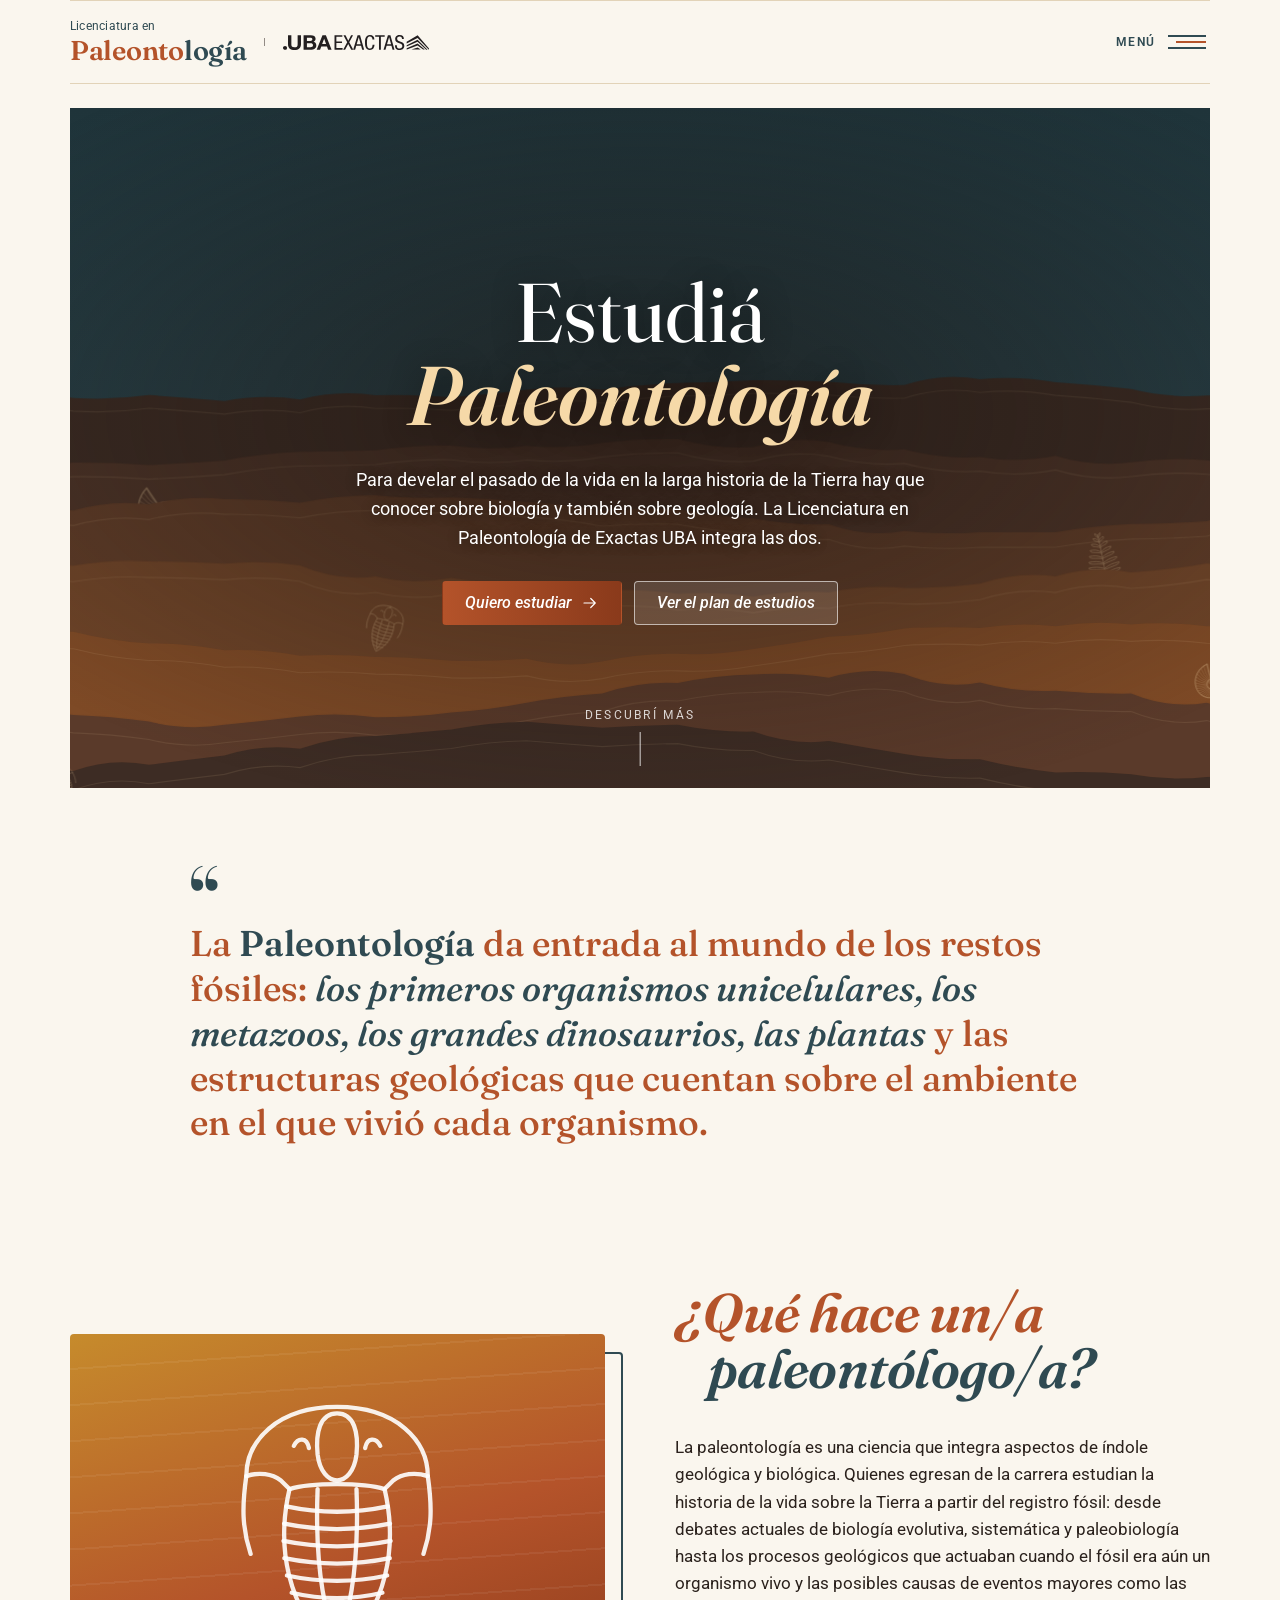
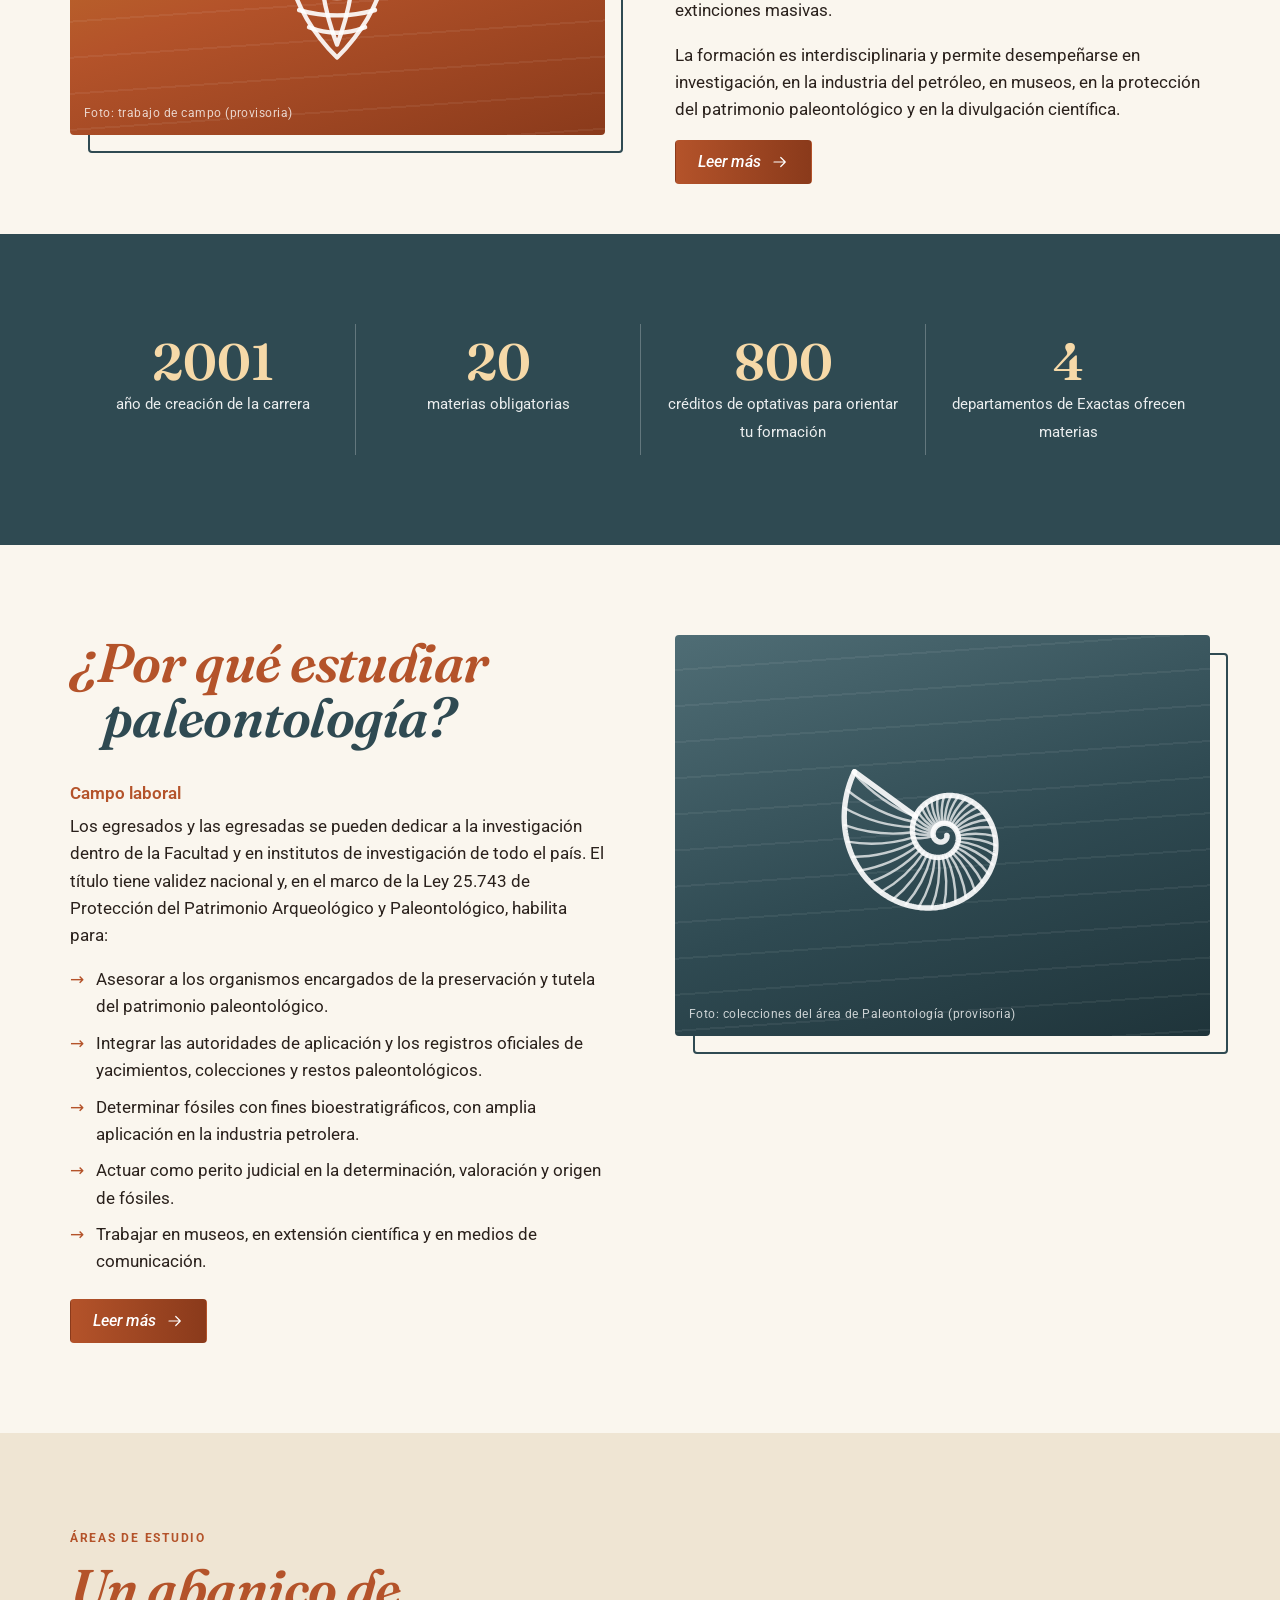
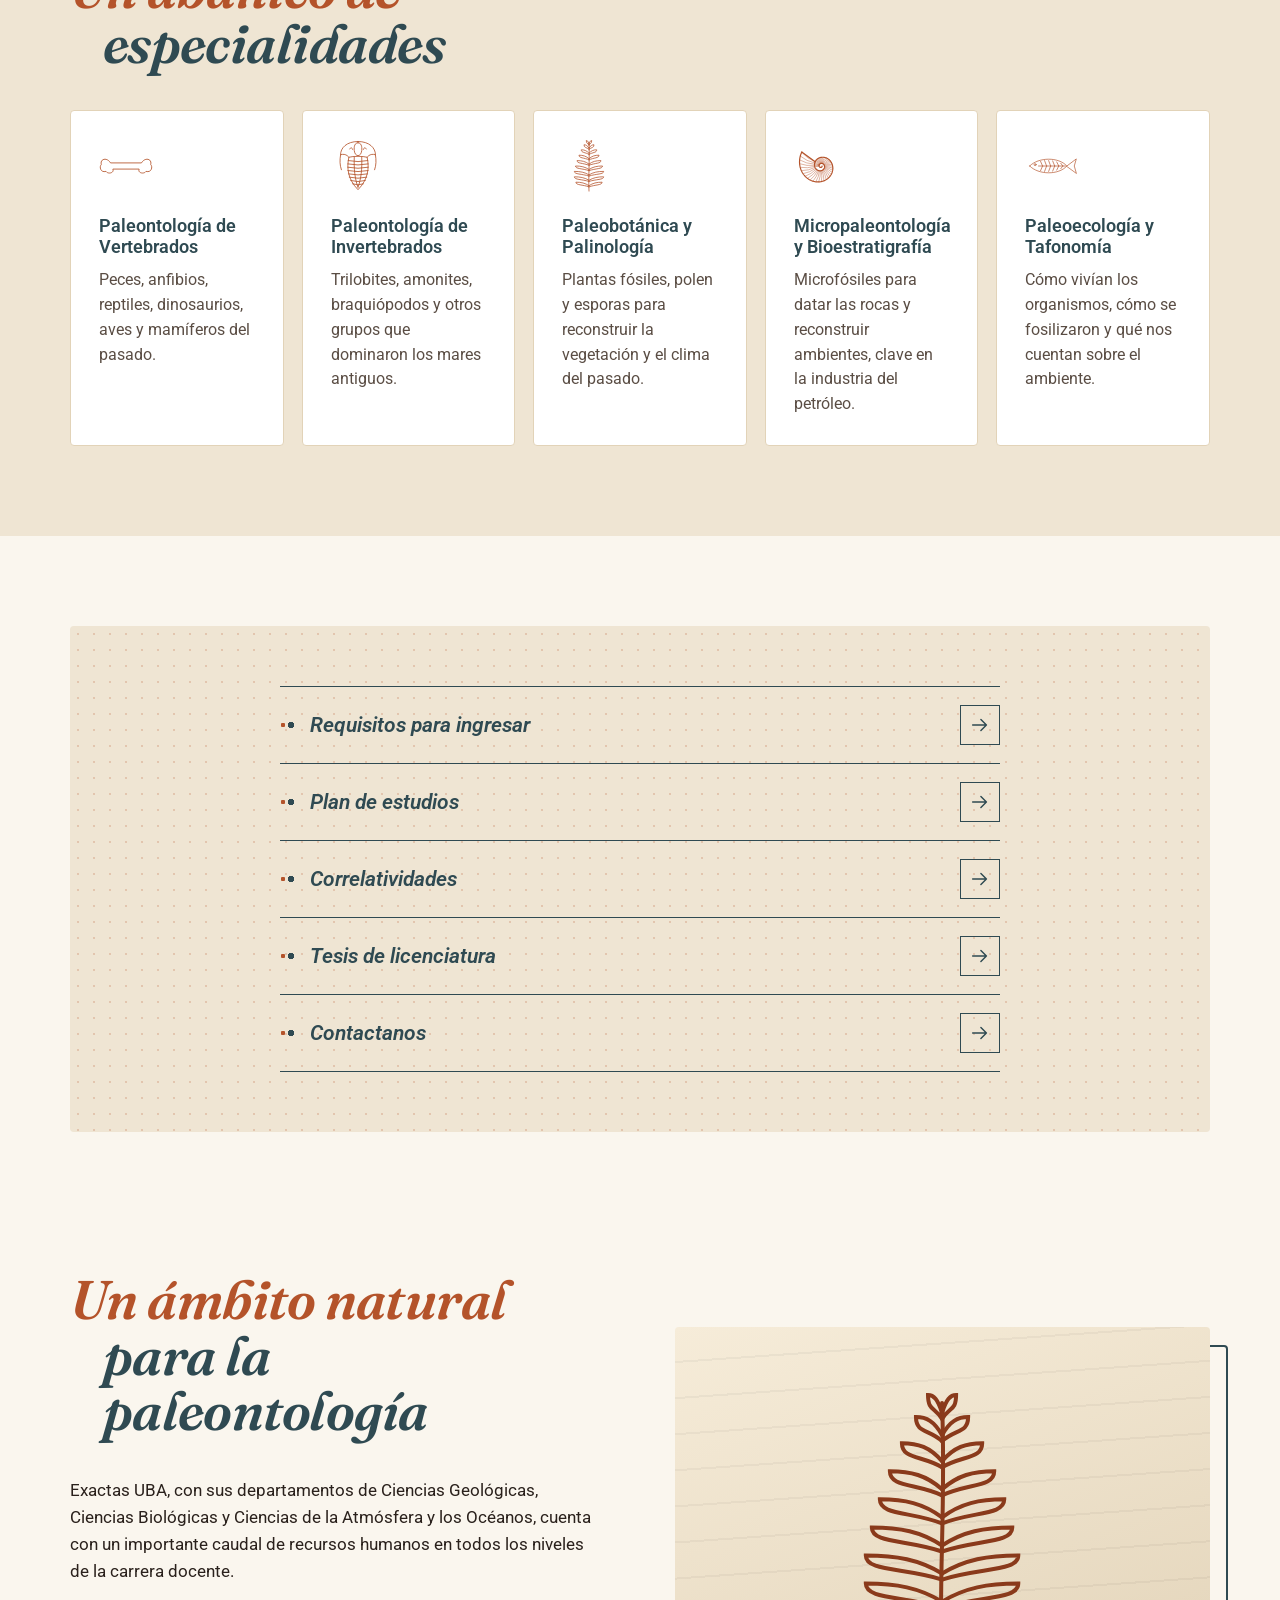
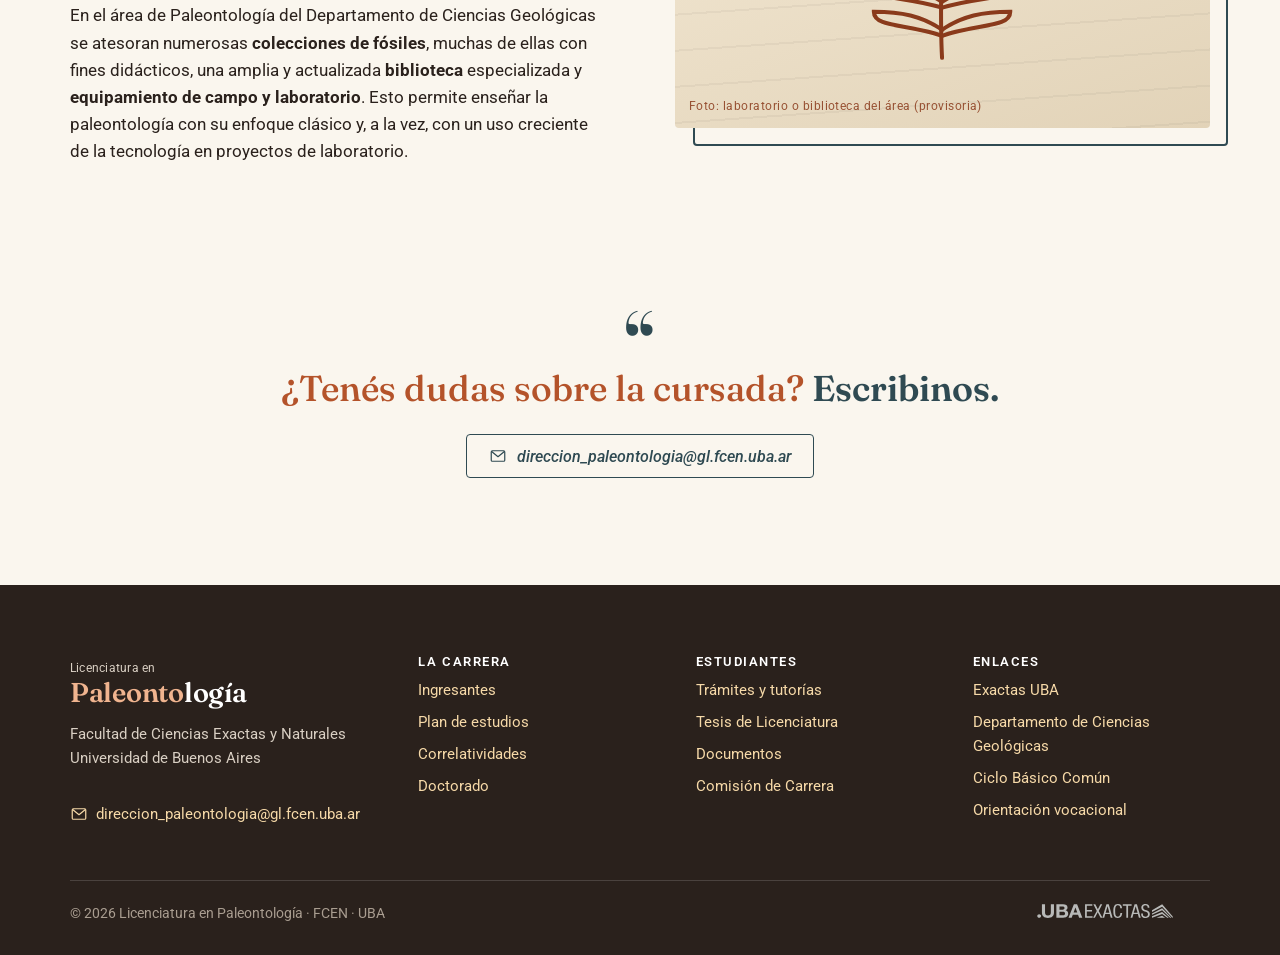
==== index.html @ f9151617 "Primera versión del sitio de la Licenciatura en Paleontología Sitio estático (HTML, CSS y JS) con la" ====
<!DOCTYPE html>
<html lang="es" class="no-js">
<head>
	<meta charset="UTF-8">
	<meta name="viewport" content="width=device-width, initial-scale=1.0">
	<title>Licenciatura en Paleontología | UBA Exactas</title>
	<meta name="description" content="Estudiá Paleontología en Exactas UBA: una carrera que integra biología y geología para develar la historia de la vida en la Tierra.">
	<meta property="og:title" content="Licenciatura en Paleontología">
	<meta property="og:description" content="Estudiá Paleontología en Exactas UBA: una carrera que integra biología y geología para develar la historia de la vida en la Tierra.">
	<meta property="og:type" content="website">
	<meta name="twitter:card" content="summary_large_image">
	<meta name="theme-color" content="#b4532a">
	<link rel="preconnect" href="https://fonts.googleapis.com">
	<link rel="preconnect" href="https://fonts.gstatic.com" crossorigin>
	<link href="https://fonts.googleapis.com/css2?family=Fraunces:ital,opsz,wght@0,9..144,400..700;1,9..144,400..700&family=Roboto:ital,wght@0,300..700;1,300..700&display=swap" rel="stylesheet">
	<link rel="stylesheet" href="css/style.css?v=1">
	<link rel="icon" href="imgs/favicon.svg" type="image/svg+xml">
</head>
<body class="index">
<a class="skip-link" href="#contenido">Saltar al contenido</a>
<header class="site-header">
	<div class="container">
		<div class="site-header__inner">
			<div class="logos">
				<a href="index.html" class="wordmark" aria-label="Licenciatura en Paleontología, inicio"><small>Licenciatura en</small><b>Paleonto<i>logía</i></b></a>
				<span class="logos__divider" aria-hidden="true"></span>
				<a href="https://exactas.uba.ar/" class="logo-exactas-link"><img src="imgs/exactas.svg" alt="UBA Exactas" class="logo-exactas" width="210" height="22"></a>
			</div>
			<button class="menu-toggle" type="button" aria-expanded="false" aria-controls="menu">
				<span>MENÚ</span>
				<span class="menu-toggle__lines" aria-hidden="true"><i></i><i></i><i></i></span>
			</button>
		</div>
	</div>
</header>
<div class="mega-menu" id="menu" role="dialog" aria-modal="true" aria-label="Menú principal" aria-hidden="true">
	<div class="mega-menu__side">
		<a href="index.html" class="wordmark" aria-label="Licenciatura en Paleontología, inicio"><small>Licenciatura en</small><b>Paleonto<i>logía</i></b></a>
		<h4><a href="ingresantes.html">Ingresantes</a></h4>
		<ul>
					<li><a href="ingresantes.html#que-es">¿Qué es la paleontología?</a></li>
					<li><a href="ingresantes.html#por-que">¿Por qué estudiar paleontología?</a></li>
					<li><a href="ingresantes.html#campo-laboral">Campo laboral e incumbencias</a></li>
					<li><a href="ingresantes.html#como-ingresar">Cómo ingresar</a></li>
					<li><a href="archivos/folleto-paleontologia.pdf">Folleto informativo</a></li>
		</ul>
	</div>
	<div class="mega-menu__main">
		<button class="mega-menu__close" type="button" aria-label="Cerrar menú"></button>
		<svg class="mega-menu__fossil" aria-hidden="true"><use href="imgs/fosiles.svg#amonite"/></svg>
		<div class="mega-menu__cols">
			<div class="mega-menu__col">
				<h4><a href="carrera.html">Plan de estudios</a></h4>
				<ul>
					<li><a href="carrera.html#recorrido">Recorrido de la carrera</a></li>
					<li><a href="carrera.html#correlatividades">Correlatividades</a></li>
					<li><a href="carrera.html#obligatorias">Materias obligatorias</a></li>
					<li><a href="carrera.html#orientacion">Optativas y electivas</a></li>
					<li><a href="carrera.html#totales">Carga horaria</a></li>
				</ul>
			</div>
			<div class="mega-menu__col">
				<h4><a href="estudiantes.html">Estudiantes</a></h4>
				<ul>
					<li><a href="estudiantes.html#tutor">Plan de materias y tutor</a></li>
					<li><a href="estudiantes.html#programas">Programas de materias</a></li>
					<li><a href="estudiantes.html#equivalencias">Equivalencias</a></li>
					<li><a href="tesis.html">Tesis de Licenciatura</a></li>
					<li><a href="tesis.html#premio-camacho">Premio Camacho</a></li>
				</ul>
			</div>
			<div class="mega-menu__col">
				<h4><a href="comision.html">Institucional</a></h4>
				<ul>
					<li><a href="comision.html">Comisión de Carrera</a></li>
					<li><a href="comision.html#actas">Actas de reuniones</a></li>
					<li><a href="documentos.html">Documentos y reglamentos</a></li>
					<li><a href="doctorado.html">Doctorado en Paleontología</a></li>
					<li><a href="documentos.html#enlaces">Enlaces</a></li>
				</ul>
			</div>
		</div>
	</div>
</div>
<main id="contenido">
<section class="hero">
	<div class="container">
		<div class="hero__frame">
			<svg class="hero__strata" viewBox="0 0 1440 720" preserveAspectRatio="xMidYMid slice" aria-hidden="true">
<defs><linearGradient id="cielo" x1="0" y1="0" x2="0" y2="1"><stop offset="0" stop-color="#1f343a"/><stop offset="1" stop-color="#2f4a52"/></linearGradient>
<radialGradient id="velo" cx="50%" cy="45%" r="60%"><stop offset="0" stop-color="#1b1411" stop-opacity=".55"/><stop offset="1" stop-color="#1b1411" stop-opacity="0"/></radialGradient></defs>
<rect width="1440" height="720" fill="url(#cielo)"/>
<g class="layer" data-depth="-0.04"><path d="M-40 296.3 Q0 306.0 40 298.4 Q80 299.7 120 306.9 Q160 309.6 200 303.9 Q240 306.7 280 310.1 Q320 302.9 360 308.6 Q400 298.1 440 304.2 Q480 303.2 520 306.2 Q560 303.2 600 298.2 Q640 293.3 680 298.4 Q720 292.4 760 291.1 Q800 290.6 840 288.3 Q880 287.7 920 289.8 Q960 294.0 1000 293.3 Q1040 280.2 1080 287.2 Q1120 283.3 1160 290.3 Q1200 292.9 1240 297.6 Q1280 307.4 1320 304.5 Q1360 303.4 1400 304.5 Q1440 302.9 1480 305.9 L1500 920 L-60 920 Z" fill="#3a2a22"/><path d="M-40 296.3 Q0 306.0 40 298.4 Q80 299.7 120 306.9 Q160 309.6 200 303.9 Q240 306.7 280 310.1 Q320 302.9 360 308.6 Q400 298.1 440 304.2 Q480 303.2 520 306.2 Q560 303.2 600 298.2 Q640 293.3 680 298.4 Q720 292.4 760 291.1 Q800 290.6 840 288.3 Q880 287.7 920 289.8 Q960 294.0 1000 293.3 Q1040 280.2 1080 287.2 Q1120 283.3 1160 290.3 Q1200 292.9 1240 297.6 Q1280 307.4 1320 304.5 Q1360 303.4 1400 304.5 Q1440 302.9 1480 305.9" fill="none" stroke="#f6d9a8" stroke-opacity=".10" stroke-width="1.2" transform="translate(0 14)"/></g>
<g class="layer" data-depth="-0.06"><path d="M-40 377.5 Q0 378.7 40 377.5 Q80 381.4 120 375.4 Q160 375.1 200 378.0 Q240 376.4 280 373.3 Q320 365.6 360 364.1 Q400 363.8 440 362.5 Q480 356.8 520 357.5 Q560 363.1 600 357.7 Q640 361.6 680 354.5 Q720 349.7 760 350.2 Q800 361.6 840 359.0 Q880 346.8 920 353.8 Q960 364.6 1000 361.3 Q1040 372.0 1080 369.6 Q1120 376.1 1160 368.2 Q1200 380.4 1240 375.2 Q1280 369.5 1320 372.9 Q1360 377.8 1400 379.6 Q1440 381.8 1480 379.1 L1500 920 L-60 920 Z" fill="#4a3226"/><path d="M-40 377.5 Q0 378.7 40 377.5 Q80 381.4 120 375.4 Q160 375.1 200 378.0 Q240 376.4 280 373.3 Q320 365.6 360 364.1 Q400 363.8 440 362.5 Q480 356.8 520 357.5 Q560 363.1 600 357.7 Q640 361.6 680 354.5 Q720 349.7 760 350.2 Q800 361.6 840 359.0 Q880 346.8 920 353.8 Q960 364.6 1000 361.3 Q1040 372.0 1080 369.6 Q1120 376.1 1160 368.2 Q1200 380.4 1240 375.2 Q1280 369.5 1320 372.9 Q1360 377.8 1400 379.6 Q1440 381.8 1480 379.1" fill="none" stroke="#f6d9a8" stroke-opacity=".10" stroke-width="1.2" transform="translate(0 15)"/><use href="imgs/fosiles.svg#amonite" x="180" y="393" width="70" height="70" color="#f6d9a8" opacity=".32" transform="rotate(20 215.0 428.0)"/></g>
<g class="layer" data-depth="-0.08"><path d="M-40 435.9 Q0 442.4 40 435.1 Q80 420.6 120 426.2 Q160 414.6 200 419.8 Q240 409.9 280 414.2 Q320 413.7 360 417.9 Q400 410.1 440 410.3 Q480 413.9 520 412.5 Q560 413.3 600 417.1 Q640 418.9 680 426.8 Q720 423.5 760 424.8 Q800 432.4 840 434.5 Q880 441.8 920 440.8 Q960 455.2 1000 447.9 Q1040 452.1 1080 449.1 Q1120 449.3 1160 449.1 Q1200 442.4 1240 440.5 Q1280 440.2 1320 437.4 Q1360 424.0 1400 431.1 Q1440 436.7 1480 430.3 L1500 920 L-60 920 Z" fill="#5d3b27"/><path d="M-40 435.9 Q0 442.4 40 435.1 Q80 420.6 120 426.2 Q160 414.6 200 419.8 Q240 409.9 280 414.2 Q320 413.7 360 417.9 Q400 410.1 440 410.3 Q480 413.9 520 412.5 Q560 413.3 600 417.1 Q640 418.9 680 426.8 Q720 423.5 760 424.8 Q800 432.4 840 434.5 Q880 441.8 920 440.8 Q960 455.2 1000 447.9 Q1040 452.1 1080 449.1 Q1120 449.3 1160 449.1 Q1200 442.4 1240 440.5 Q1280 440.2 1320 437.4 Q1360 424.0 1400 431.1 Q1440 436.7 1480 430.3" fill="none" stroke="#f6d9a8" stroke-opacity=".10" stroke-width="1.2" transform="translate(0 16)"/><use href="imgs/fosiles.svg#helecho" x="1180" y="448" width="60" height="60" color="#f6d9a8" opacity=".32" transform="rotate(-12 1210.0 478.0)"/></g>
<g class="layer" data-depth="-0.10"><path d="M-40 492.6 Q0 482.7 40 488.3 Q80 480.6 120 484.5 Q160 477.7 200 480.1 Q240 480.3 280 482.5 Q320 478.2 360 484.3 Q400 501.5 440 495.9 Q480 505.3 520 497.4 Q560 503.8 600 504.3 Q640 511.2 680 511.4 Q720 507.9 760 514.6 Q800 511.0 840 517.4 Q880 510.3 920 512.8 Q960 504.4 1000 508.1 Q1040 508.9 1080 503.6 Q1120 490.6 1160 496.0 Q1200 484.0 1240 491.6 Q1280 489.4 1320 482.2 Q1360 486.9 1400 486.5 Q1440 476.5 1480 482.2 L1500 920 L-60 920 Z" fill="#6e4428"/><path d="M-40 492.6 Q0 482.7 40 488.3 Q80 480.6 120 484.5 Q160 477.7 200 480.1 Q240 480.3 280 482.5 Q320 478.2 360 484.3 Q400 501.5 440 495.9 Q480 505.3 520 497.4 Q560 503.8 600 504.3 Q640 511.2 680 511.4 Q720 507.9 760 514.6 Q800 511.0 840 517.4 Q880 510.3 920 512.8 Q960 504.4 1000 508.1 Q1040 508.9 1080 503.6 Q1120 490.6 1160 496.0 Q1200 484.0 1240 491.6 Q1280 489.4 1320 482.2 Q1360 486.9 1400 486.5 Q1440 476.5 1480 482.2" fill="none" stroke="#f6d9a8" stroke-opacity=".10" stroke-width="1.2" transform="translate(0 17)"/><use href="imgs/fosiles.svg#trilobite" x="420" y="524" width="56" height="56" color="#f6d9a8" opacity=".32" transform="rotate(18 448.0 552.0)"/><use href="imgs/fosiles.svg#pez" x="960" y="530" width="120" height="120" color="#f6d9a8" opacity=".32" transform="rotate(-6 1020.0 590.0)"/></g>
<g class="layer" data-depth="-0.12"><path d="M-40 544.4 Q0 538.8 40 543.1 Q80 554.8 120 554.5 Q160 564.6 200 566.9 Q240 566.5 280 574.1 Q320 572.4 360 579.9 Q400 577.7 440 581.3 Q480 581.5 520 585.3 Q560 586.3 600 583.2 Q640 593.4 680 586.1 Q720 577.0 760 577.9 Q800 579.7 840 572.7 Q880 567.7 920 559.9 Q960 558.3 1000 551.0 Q1040 548.5 1080 550.6 Q1120 544.2 1160 548.7 Q1200 542.3 1240 546.7 Q1280 543.8 1320 548.7 Q1360 549.3 1400 554.0 Q1440 562.5 1480 560.5 L1500 920 L-60 920 Z" fill="#7e4a26"/><path d="M-40 544.4 Q0 538.8 40 543.1 Q80 554.8 120 554.5 Q160 564.6 200 566.9 Q240 566.5 280 574.1 Q320 572.4 360 579.9 Q400 577.7 440 581.3 Q480 581.5 520 585.3 Q560 586.3 600 583.2 Q640 593.4 680 586.1 Q720 577.0 760 577.9 Q800 579.7 840 572.7 Q880 567.7 920 559.9 Q960 558.3 1000 551.0 Q1040 548.5 1080 550.6 Q1120 544.2 1160 548.7 Q1200 542.3 1240 546.7 Q1280 543.8 1320 548.7 Q1360 549.3 1400 554.0 Q1440 562.5 1480 560.5" fill="none" stroke="#f6d9a8" stroke-opacity=".10" stroke-width="1.2" transform="translate(0 18)"/><use href="imgs/fosiles.svg#amonite" x="1300" y="585" width="52" height="52" color="#f6d9a8" opacity=".32" transform="rotate(40 1326.0 611.0)"/></g>
<g class="layer" data-depth="-0.14"><path d="M-40 629.7 Q0 633.0 40 638.3 Q80 636.6 120 642.5 Q160 644.0 200 649.5 Q240 659.5 280 653.0 Q320 649.1 360 644.2 Q400 639.4 440 645.0 Q480 645.2 520 639.9 Q560 637.2 600 629.5 Q640 622.3 680 619.8 Q720 606.4 760 608.8 Q800 600.6 840 599.8 Q880 597.2 920 603.1 Q960 591.4 1000 599.2 Q1040 615.6 1080 608.1 Q1120 619.2 1160 616.8 Q1200 620.4 1240 619.9 Q1280 636.4 1320 629.5 Q1360 642.5 1400 643.6 Q1440 654.0 1480 648.0 L1500 920 L-60 920 Z" fill="#5a3a2a"/><path d="M-40 629.7 Q0 633.0 40 638.3 Q80 636.6 120 642.5 Q160 644.0 200 649.5 Q240 659.5 280 653.0 Q320 649.1 360 644.2 Q400 639.4 440 645.0 Q480 645.2 520 639.9 Q560 637.2 600 629.5 Q640 622.3 680 619.8 Q720 606.4 760 608.8 Q800 600.6 840 599.8 Q880 597.2 920 603.1 Q960 591.4 1000 599.2 Q1040 615.6 1080 608.1 Q1120 619.2 1160 616.8 Q1200 620.4 1240 619.9 Q1280 636.4 1320 629.5 Q1360 642.5 1400 643.6 Q1440 654.0 1480 648.0" fill="none" stroke="#f6d9a8" stroke-opacity=".10" stroke-width="1.2" transform="translate(0 19)"/><use href="imgs/fosiles.svg#hueso" x="640" y="651" width="110" height="110" color="#f6d9a8" opacity=".32" transform="rotate(8 695.0 706.0)"/></g>
<g class="layer" data-depth="-0.16"><path d="M-40 710.4 Q0 703.9 40 704.8 Q80 696.8 120 701.9 Q160 687.4 200 695.4 Q240 690.2 280 685.5 Q320 673.1 360 678.4 Q400 664.5 440 664.9 Q480 661.7 520 658.1 Q560 650.8 600 649.9 Q640 653.3 680 656.1 Q720 653.3 760 653.0 Q800 661.0 840 660.2 Q880 674.9 920 670.3 Q960 677.6 1000 683.9 Q1040 690.5 1080 689.5 Q1120 699.4 1160 703.4 Q1200 701.9 1240 705.4 Q1280 712.6 1320 708.3 Q1360 706.9 1400 706.7 Q1440 697.4 1480 696.4 L1500 920 L-60 920 Z" fill="#3d2c24"/><path d="M-40 710.4 Q0 703.9 40 704.8 Q80 696.8 120 701.9 Q160 687.4 200 695.4 Q240 690.2 280 685.5 Q320 673.1 360 678.4 Q400 664.5 440 664.9 Q480 661.7 520 658.1 Q560 650.8 600 649.9 Q640 653.3 680 656.1 Q720 653.3 760 653.0 Q800 661.0 840 660.2 Q880 674.9 920 670.3 Q960 677.6 1000 683.9 Q1040 690.5 1080 689.5 Q1120 699.4 1160 703.4 Q1200 701.9 1240 705.4 Q1280 712.6 1320 708.3 Q1360 706.9 1400 706.7 Q1440 697.4 1480 696.4" fill="none" stroke="#f6d9a8" stroke-opacity=".10" stroke-width="1.2" transform="translate(0 20)"/><use href="imgs/fosiles.svg#trilobite" x="90" y="696" width="40" height="40" color="#f6d9a8" opacity=".32" transform="rotate(-20 110.0 716.0)"/></g>
<rect width="1440" height="720" fill="url(#velo)"/></svg>
			<div class="hero__content">
				<h1>Estudiá <em>Paleontología</em></h1>
				<p>Para develar el pasado de la vida en la larga historia de la Tierra hay que conocer sobre biología y también sobre geología. La Licenciatura en Paleontología de Exactas UBA integra las dos.</p>
				<div class="hero__cta">
					<a class="btn btn--primary" href="ingresantes.html">Quiero estudiar <svg aria-hidden="true"><use href="imgs/fosiles.svg#flecha"/></svg></a>
					<a class="btn btn--light" href="carrera.html">Ver el plan de estudios</a>
				</div>
			</div>
			<a class="hero__scroll" href="#intro">Descubrí más</a>
		</div>
	</div>
</section>

<section class="section" id="intro">
	<div class="container">
		<p class="quote reveal">La <b>Paleontología</b> da entrada al mundo de los restos fósiles: <em>los primeros organismos unicelulares, los metazoos, los grandes dinosaurios, las plantas</em> y las estructuras geológicas que cuentan sobre el ambiente en el que vivió cada organismo.</p>
	</div>
</section>

<section class="section section--tight">
	<div class="container">
		<div class="split">
			<div class="reveal offset-frame"><figure class="figure-placeholder"><svg aria-hidden="true"><use href="imgs/fosiles.svg#trilobite"/></svg><figcaption>Foto: trabajo de campo (provisoria)</figcaption></figure></div>
			<div class="reveal">
				<h2 class="title-duo"><span>¿Qué hace un/a</span><strong>paleontólogo/a?</strong></h2>
				<p>La paleontología es una ciencia que integra aspectos de índole geológica y biológica. Quienes egresan de la carrera estudian la historia de la vida sobre la Tierra a partir del registro fósil: desde debates actuales de biología evolutiva, sistemática y paleobiología hasta los procesos geológicos que actuaban cuando el fósil era aún un organismo vivo y las posibles causas de eventos mayores como las extinciones masivas.</p>
				<p>La formación es interdisciplinaria y permite desempeñarse en investigación, en la industria del petróleo, en museos, en la protección del patrimonio paleontológico y en la divulgación científica.</p>
				<a class="btn btn--primary" href="ingresantes.html#que-es">Leer más <svg aria-hidden="true"><use href="imgs/fosiles.svg#flecha"/></svg></a>
			</div>
		</div>
	</div>
</section>

<section class="section section--slate">
	<div class="container">
		<div class="stats reveal">
			<div class="stat"><span class="stat__num">2001</span><span class="stat__label">año de creación de la carrera</span></div>
			<div class="stat"><span class="stat__num">20</span><span class="stat__label">materias obligatorias</span></div>
			<div class="stat"><span class="stat__num">800</span><span class="stat__label">créditos de optativas para orientar tu formación</span></div>
			<div class="stat"><span class="stat__num">4</span><span class="stat__label">departamentos de Exactas ofrecen materias</span></div>
		</div>
	</div>
</section>

<section class="section">
	<div class="container">
		<div class="split split--reverse split--top">
			<div class="reveal offset-frame"><figure class="figure-placeholder figure-placeholder--slate"><svg aria-hidden="true"><use href="imgs/fosiles.svg#amonite"/></svg><figcaption>Foto: colecciones del área de Paleontología (provisoria)</figcaption></figure></div>
			<div class="reveal">
				<h2 class="title-duo"><span>¿Por qué estudiar</span><strong>paleontología?</strong></h2>
				<h3 class="c-terracotta" style="font-size:1.05rem">Campo laboral</h3>
				<p>Los egresados y las egresadas se pueden dedicar a la investigación dentro de la Facultad y en institutos de investigación de todo el país. El título tiene validez nacional y, en el marco de la Ley 25.743 de Protección del Patrimonio Arqueológico y Paleontológico, habilita para:</p>
				<ul class="arrow-list">
					<li>Asesorar a los organismos encargados de la preservación y tutela del patrimonio paleontológico.</li>
					<li>Integrar las autoridades de aplicación y los registros oficiales de yacimientos, colecciones y restos paleontológicos.</li>
					<li>Determinar fósiles con fines bioestratigráficos, con amplia aplicación en la industria petrolera.</li>
					<li>Actuar como perito judicial en la determinación, valoración y origen de fósiles.</li>
					<li>Trabajar en museos, en extensión científica y en medios de comunicación.</li>
				</ul>
				<a class="btn btn--primary" href="ingresantes.html#campo-laboral">Leer más <svg aria-hidden="true"><use href="imgs/fosiles.svg#flecha"/></svg></a>
			</div>
		</div>
	</div>
</section>

<section class="section section--sand">
	<div class="container">
		<span class="eyebrow">Áreas de estudio</span>
		<h2 class="title-duo reveal"><span>Un abanico de</span><strong>especialidades</strong></h2>
		<div class="cards cards--compact">
			<div class="card reveal"><svg aria-hidden="true" class="card__icon"><use href="imgs/fosiles.svg#hueso"/></svg><h3>Paleontología de Vertebrados</h3><p>Peces, anfibios, reptiles, dinosaurios, aves y mamíferos del pasado.</p></div>
			<div class="card reveal"><svg aria-hidden="true" class="card__icon"><use href="imgs/fosiles.svg#trilobite"/></svg><h3>Paleontología de Invertebrados</h3><p>Trilobites, amonites, braquiópodos y otros grupos que dominaron los mares antiguos.</p></div>
			<div class="card reveal"><svg aria-hidden="true" class="card__icon"><use href="imgs/fosiles.svg#helecho"/></svg><h3>Paleobotánica y Palinología</h3><p>Plantas fósiles, polen y esporas para reconstruir la vegetación y el clima del pasado.</p></div>
			<div class="card reveal"><svg aria-hidden="true" class="card__icon"><use href="imgs/fosiles.svg#amonite"/></svg><h3>Micropaleontología y Bioestratigrafía</h3><p>Microfósiles para datar las rocas y reconstruir ambientes, clave en la industria del petróleo.</p></div>
			<div class="card reveal"><svg aria-hidden="true" class="card__icon"><use href="imgs/fosiles.svg#pez"/></svg><h3>Paleoecología y Tafonomía</h3><p>Cómo vivían los organismos, cómo se fosilizaron y qué nos cuentan sobre el ambiente.</p></div>
		</div>
	</div>
</section>

<section class="section">
	<div class="container">
		<div class="quick-links reveal">
			<ul>
				<li><a href="ingresantes.html#como-ingresar">Requisitos para ingresar <span class="box"><svg aria-hidden="true"><use href="imgs/fosiles.svg#flecha"/></svg></span></a></li>
				<li><a href="carrera.html">Plan de estudios <span class="box"><svg aria-hidden="true"><use href="imgs/fosiles.svg#flecha"/></svg></span></a></li>
				<li><a href="carrera.html#correlatividades">Correlatividades <span class="box"><svg aria-hidden="true"><use href="imgs/fosiles.svg#flecha"/></svg></span></a></li>
				<li><a href="tesis.html">Tesis de licenciatura <span class="box"><svg aria-hidden="true"><use href="imgs/fosiles.svg#flecha"/></svg></span></a></li>
				<li><a href="mailto:direccion_paleontologia@gl.fcen.uba.ar">Contactanos <span class="box"><svg aria-hidden="true"><use href="imgs/fosiles.svg#flecha"/></svg></span></a></li>
			</ul>
		</div>
	</div>
</section>

<section class="section section--tight">
	<div class="container">
		<div class="split">
			<div class="reveal">
				<h2 class="title-duo"><span>Un ámbito natural</span><strong>para la paleontología</strong></h2>
				<p>Exactas UBA, con sus departamentos de Ciencias Geológicas, Ciencias Biológicas y Ciencias de la Atmósfera y los Océanos, cuenta con un importante caudal de recursos humanos en todos los niveles de la carrera docente.</p>
				<p>En el área de Paleontología del Departamento de Ciencias Geológicas se atesoran numerosas <strong>colecciones de fósiles</strong>, muchas de ellas con fines didácticos, una amplia y actualizada <strong>biblioteca</strong> especializada y <strong>equipamiento de campo y laboratorio</strong>. Esto permite enseñar la paleontología con su enfoque clásico y, a la vez, con un uso creciente de la tecnología en proyectos de laboratorio.</p>
			</div>
			<div class="reveal offset-frame"><figure class="figure-placeholder figure-placeholder--sand"><svg aria-hidden="true"><use href="imgs/fosiles.svg#helecho"/></svg><figcaption>Foto: laboratorio o biblioteca del área (provisoria)</figcaption></figure></div>
		</div>
	</div>
</section>

<section class="section">
	<div class="container">
		<p class="quote reveal" style="text-align:center">¿Tenés dudas sobre la cursada? <b>Escribinos.</b></p>
		<p style="text-align:center;margin-top:24px" class="reveal"><a class="btn btn--outline" href="mailto:direccion_paleontologia@gl.fcen.uba.ar"><svg aria-hidden="true"><use href="imgs/fosiles.svg#mail"/></svg>direccion_paleontologia@gl.fcen.uba.ar</a></p>
	</div>
</section>

</main>
<footer class="site-footer">
	<div class="container">
		<div class="footer-grid">
			<div>
				<a href="index.html" class="wordmark" aria-label="Licenciatura en Paleontología, inicio"><small>Licenciatura en</small><b>Paleonto<i>logía</i></b></a>
				<p style="margin-top:16px">Facultad de Ciencias Exactas y Naturales<br>Universidad de Buenos Aires</p>
				<a class="footer-contact" href="mailto:direccion_paleontologia@gl.fcen.uba.ar"><svg aria-hidden="true"><use href="imgs/fosiles.svg#mail"/></svg>direccion_paleontologia@gl.fcen.uba.ar</a>
			</div>
			<div>
				<h4>La carrera</h4>
				<ul>
					<li><a href="ingresantes.html">Ingresantes</a></li>
					<li><a href="carrera.html">Plan de estudios</a></li>
					<li><a href="carrera.html#correlatividades">Correlatividades</a></li>
					<li><a href="doctorado.html">Doctorado</a></li>
				</ul>
			</div>
			<div>
				<h4>Estudiantes</h4>
				<ul>
					<li><a href="estudiantes.html">Trámites y tutorías</a></li>
					<li><a href="tesis.html">Tesis de Licenciatura</a></li>
					<li><a href="documentos.html">Documentos</a></li>
					<li><a href="comision.html">Comisión de Carrera</a></li>
				</ul>
			</div>
			<div>
				<h4>Enlaces</h4>
				<ul>
					<li><a href="https://exactas.uba.ar/">Exactas UBA</a></li>
					<li><a href="http://www.gl.fcen.uba.ar/">Departamento de Ciencias Geológicas</a></li>
					<li><a href="https://www.cbc.uba.ar/">Ciclo Básico Común</a></li>
					<li><a href="https://exactas.uba.ar/extension/ov/">Orientación vocacional</a></li>
				</ul>
			</div>
		</div>
		<div class="footer-bottom">
			<span>© <span data-year>2026</span> Licenciatura en Paleontología · FCEN · UBA</span>
			<a href="https://exactas.uba.ar/"><img src="imgs/exactas.svg" alt="UBA Exactas" width="210" height="22"></a>
		</div>
	</div>
</footer>
<script src="js/main.js?v=1"></script>
</body>
</html>
---- css/style.css ----
/* =========================================================================
   Licenciatura en Paleontología — FCEN UBA
   Hoja de estilos única. Los colores y tipografías están definidos como
   variables en :root para que se puedan ajustar desde un solo lugar.
   ========================================================================= */

:root {
	/* Paleta (provisoria: tonos de sedimento, arenisca y roca) */
	--ink: #2a211c;          /* texto principal, casi negro amarronado */
	--ink-soft: #5a4d44;     /* texto secundario */
	--bone: #faf6ee;         /* fondo general */
	--sand: #efe5d3;         /* fondos suaves */
	--sand-strong: #e2d3b8;  /* bordes y separadores */
	--terracotta: #b4532a;   /* color principal de acento */
	--terracotta-dark: #8a3a1b;
	--ochre: #c68b2c;        /* acento secundario */
	--slate: #2f4a52;        /* azul pizarra para contraste */
	--slate-dark: #1f343a;
	--white: #ffffff;

	/* Colores por área de conocimiento (plan de estudios) */
	--area-paleo: #b4532a;
	--area-geo: #c68b2c;
	--area-bio: #5f7a3a;
	--area-basicas: #2f4a52;
	--area-atm: #3c7aa0;

	--font-body: "Roboto", system-ui, -apple-system, "Segoe UI", sans-serif;
	--font-display: "Fraunces", Georgia, "Times New Roman", serif;

	--site-padding: 50px;
	--max-width: 1240px;
	--radius: 4px;
	--header-h: 84px;
}

@media (max-width: 870px) {
	:root { --site-padding: 20px; --header-h: 68px; }
}

/* ---------- Base ---------- */
*, *::before, *::after { box-sizing: border-box; }
html { scroll-behavior: smooth; scroll-padding-top: calc(var(--header-h) + 20px); }
body {
	margin: 0;
	background: var(--bone);
	color: var(--ink);
	font-family: var(--font-body);
	font-size: 17px;
	line-height: 1.6;
	-webkit-font-smoothing: antialiased;
	overflow-x: hidden;
}
img, svg, video { max-width: 100%; }
a { color: var(--terracotta-dark); text-underline-offset: 3px; }
a:hover { color: var(--terracotta); }
:focus-visible { outline: 3px solid var(--ochre); outline-offset: 3px; }
h1, h2, h3, h4 { line-height: 1.15; margin: 0 0 .6em; font-weight: 600; }
p { margin: 0 0 1em; }
.visually-hidden {
	position: absolute !important; width: 1px; height: 1px; overflow: hidden;
	clip: rect(0 0 0 0); white-space: nowrap;
}
.skip-link {
	position: absolute; left: 10px; top: -60px; z-index: 200; background: var(--ink); color: var(--white);
	padding: 10px 16px; border-radius: var(--radius); text-decoration: none;
}
.skip-link:focus { top: 10px; color: var(--white); }

.container { width: 100%; max-width: var(--max-width); margin: 0 auto; padding: 0 var(--site-padding); }
.narrow { max-width: 900px; }

/* Títulos de dos tonos, en itálica (eco del sitio de Biotecnología) */
.title-duo {
	font-family: var(--font-display);
	font-style: italic;
	font-weight: 600;
	font-size: clamp(2.1rem, 4.4vw, 3.4rem);
	line-height: 1.02;
	letter-spacing: -0.01em;
	margin-bottom: .7em;
}
.title-duo span { display: block; color: var(--terracotta); }
.title-duo strong { display: block; color: var(--slate); font-weight: 600; padding-left: .6em; }
.eyebrow {
	display: inline-block; font-size: .78rem; font-weight: 700; letter-spacing: .14em; text-transform: uppercase;
	color: var(--terracotta); margin-bottom: 1em;
}
.lead { font-size: 1.15rem; color: var(--ink-soft); }
.c-terracotta { color: var(--terracotta); }
.c-slate { color: var(--slate); }

/* ---------- Encabezado ---------- */
.site-header {
	position: sticky; top: 0; z-index: 50;
	background: rgba(250, 246, 238, .92);
	backdrop-filter: blur(8px);
	-webkit-backdrop-filter: blur(8px);
}
.site-header__inner {
	display: flex; align-items: center; justify-content: space-between; gap: 20px;
	height: var(--header-h);
	border-top: 1px solid var(--sand-strong);
	border-bottom: 1px solid var(--sand-strong);
}
.logos { display: flex; align-items: center; gap: 18px; }
.wordmark { display: inline-flex; flex-direction: column; text-decoration: none; color: var(--slate); line-height: 1; }
.wordmark small { font-size: .78rem; letter-spacing: .02em; margin-bottom: 4px; }
.wordmark b { font-family: var(--font-display); font-size: 1.7rem; font-weight: 600; color: var(--terracotta); letter-spacing: -.01em; }
.wordmark b i { font-style: normal; color: var(--slate); }
.logos__divider { width: 1px; align-self: stretch; margin: 18px 0; background: var(--ink); opacity: .5; }
.logo-exactas { height: 15px; width: auto; display: block; }
@media (max-width: 600px) {
	.logos__divider, .logo-exactas-link { display: none; }
	.wordmark b { font-size: 1.4rem; }
}

.menu-toggle {
	display: inline-flex; align-items: center; gap: 12px; padding: 10px 4px;
	background: none; border: 0; cursor: pointer; color: var(--slate);
	font: 600 .78rem/1 var(--font-body); letter-spacing: .12em;
}
.menu-toggle__lines { display: grid; gap: 4px; width: 38px; }
.menu-toggle__lines i { display: block; height: 2px; background: currentColor; transition: transform .25s; }
.menu-toggle__lines i:nth-child(2) { width: 80%; margin-left: 20%; background: var(--terracotta); }
.menu-toggle:hover .menu-toggle__lines i:nth-child(2) { transform: translateX(-20%); }

/* ---------- Menú a pantalla completa ---------- */
.mega-menu {
	position: fixed; inset: 0; z-index: 100;
	display: grid; grid-template-columns: minmax(260px, 28%) 1fr;
	opacity: 0; visibility: hidden; transition: opacity .3s, visibility .3s;
}
.mega-menu.is-open { opacity: 1; visibility: visible; }
.mega-menu__side { background: var(--sand); padding: 40px; overflow-y: auto; }
.mega-menu__main {
	position: relative; padding: 40px 60px; overflow-y: auto; color: var(--white);
	background:
		radial-gradient(circle at 85% 110%, rgba(198, 139, 44, .45), transparent 55%),
		linear-gradient(135deg, var(--terracotta) 0%, var(--terracotta-dark) 45%, var(--slate-dark) 100%);
}
.mega-menu__fossil { position: absolute; right: 4%; bottom: 6%; width: 260px; height: 260px; opacity: .14; pointer-events: none; color: var(--white); }
.mega-menu__close {
	position: absolute; top: 28px; right: 32px; width: 44px; height: 44px; border: 0; background: none; cursor: pointer; color: var(--white);
}
.mega-menu__close::before, .mega-menu__close::after {
	content: ""; position: absolute; left: 10px; right: 10px; top: 21px; height: 2px; background: currentColor;
}
.mega-menu__close::before { transform: rotate(45deg); }
.mega-menu__close::after { transform: rotate(-45deg); }
.mega-menu__cols { display: grid; grid-template-columns: repeat(3, 1fr); margin-top: 110px; }
.mega-menu__col { padding: 0 28px; border-left: 1px solid rgba(255, 255, 255, .35); }
.mega-menu__col:first-child { border-left: 0; padding-left: 0; }
.mega-menu h4 { font-size: .85rem; letter-spacing: .1em; text-transform: uppercase; font-weight: 500; margin: 0 0 1.2em; }
.mega-menu h4 a { text-decoration: none; color: inherit; }
.mega-menu__side h4 { color: var(--terracotta); margin-top: 110px; }
.mega-menu__main h4 { color: #f6d9a8; }
.mega-menu ul { list-style: none; margin: 0 0 2em; padding: 0 0 0 16px; }
.mega-menu li { margin-bottom: .6em; }
.mega-menu li a { text-decoration: none; color: inherit; font-size: .98rem; }
.mega-menu__side li a { color: var(--slate); }
.mega-menu li a:hover { text-decoration: underline; }
.mega-menu__main li a { color: var(--white); }
body.menu-open { overflow: hidden; }
@media (max-width: 900px) {
	.mega-menu { grid-template-columns: 1fr; overflow-y: auto; }
	.mega-menu__side, .mega-menu__main { overflow: visible; padding: 28px var(--site-padding); }
	.mega-menu__side h4 { margin-top: 60px; }
	.mega-menu__close { color: var(--slate); position: fixed; top: 12px; right: 12px; }
	.mega-menu__cols { grid-template-columns: 1fr; margin-top: 10px; }
	.mega-menu__col { border-left: 0; padding: 0; }
}

/* ---------- Portada ---------- */
.hero { position: relative; margin-top: 24px; }
.hero__frame {
	position: relative; overflow: hidden; min-height: min(78vh, 680px);
	display: grid; place-items: center; text-align: center;
	background: var(--slate-dark); color: var(--white); isolation: isolate;
}
.hero__strata { position: absolute; inset: 0; width: 100%; height: 100%; z-index: -1; }
.hero__strata .layer { transition: transform .1s linear; will-change: transform; }
.hero__content { padding: 60px 24px; max-width: 760px; }
.hero h1 {
	font-family: var(--font-display); font-weight: 400; font-size: clamp(2.6rem, 7vw, 5.2rem); line-height: 1; margin-bottom: .35em;
	text-shadow: 0 2px 30px rgba(0, 0, 0, .35);
}
.hero h1 em { display: block; font-style: italic; font-weight: 600; color: #f6d9a8; }
.hero p { font-size: 1.12rem; max-width: 620px; margin: 0 auto 1.6em; text-shadow: 0 1px 12px rgba(0, 0, 0, .4); }
.hero__cta { display: flex; gap: 12px; justify-content: center; flex-wrap: wrap; }
.hero__scroll {
	position: absolute; left: 50%; bottom: 22px; transform: translateX(-50%); color: rgba(255,255,255,.8);
	font-size: .72rem; letter-spacing: .2em; text-transform: uppercase; text-decoration: none;
}
.hero__scroll::after { content: ""; display: block; width: 1px; height: 34px; margin: 8px auto 0; background: currentColor; animation: drip 2s infinite; transform-origin: top; }
@keyframes drip { 0% { transform: scaleY(0); } 50% { transform: scaleY(1); } 100% { transform: scaleY(1); opacity: 0; } }

/* ---------- Botones ---------- */
.btn {
	display: inline-flex; align-items: center; gap: 10px; padding: 12px 22px; border-radius: var(--radius);
	font: italic 500 .98rem/1 var(--font-body); text-decoration: none; border: 1px solid transparent; cursor: pointer;
	transition: background .2s, color .2s, transform .2s;
}
.btn svg { width: 18px; height: 18px; flex: none; }
.btn--primary { background: linear-gradient(90deg, var(--terracotta), var(--terracotta-dark)); color: var(--white); }
.btn--primary:hover { color: var(--white); transform: translateY(-1px); }
.btn--light { background: rgba(255, 255, 255, .12); border-color: rgba(255, 255, 255, .6); color: var(--white); }
.btn--light:hover { background: var(--white); color: var(--slate); }
.btn--outline { border-color: var(--slate); color: var(--slate); }
.btn--outline:hover { background: var(--slate); color: var(--white); }

/* ---------- Bloques de contenido ---------- */
section { position: relative; }
.section { padding: 90px 0; }
.section--tight { padding: 50px 0; }
.section--sand { background: var(--sand); }
.section--slate { background: var(--slate); color: var(--white); }
.section--slate a { color: #f6d9a8; }

.quote {
	font-family: var(--font-display); font-weight: 500; color: var(--terracotta);
	font-size: clamp(1.5rem, 2.8vw, 2.25rem); line-height: 1.25; max-width: 900px; margin: 0 auto;
}
.quote::before {
	content: "\201C"; display: block; font-size: 6rem; line-height: .6; height: .45em; color: var(--slate); font-style: normal;
}
.quote b { color: var(--slate); font-weight: 600; }
.quote em { color: var(--slate); }

.split { display: grid; grid-template-columns: 1fr 1fr; gap: 70px; align-items: center; }
.split--reverse > :first-child { order: 2; }
.split--top { align-items: start; }
@media (max-width: 900px) {
	.split { grid-template-columns: 1fr; gap: 36px; }
	.split--reverse > :first-child { order: 0; }
}

/* Ilustración provisoria en lugar de foto */
.figure-placeholder {
	margin: 0;
	position: relative; aspect-ratio: 4 / 3; border-radius: var(--radius); overflow: hidden;
	display: grid; place-items: center; color: rgba(255, 255, 255, .9);
	background:
		repeating-linear-gradient(176deg, transparent 0 34px, rgba(255,255,255,.06) 34px 36px),
		linear-gradient(160deg, var(--ochre), var(--terracotta) 55%, var(--terracotta-dark));
}
.figure-placeholder--slate { background:
		repeating-linear-gradient(176deg, transparent 0 34px, rgba(255,255,255,.06) 34px 36px),
		linear-gradient(160deg, #4f6d75, var(--slate) 55%, var(--slate-dark)); }
.figure-placeholder--sand { color: var(--terracotta-dark); background:
		repeating-linear-gradient(176deg, transparent 0 34px, rgba(0,0,0,.04) 34px 36px),
		linear-gradient(160deg, #f6ecd9, var(--sand-strong)); }
.figure-placeholder svg { width: 46%; height: 70%; }
.figure-placeholder figcaption {
	position: absolute; left: 14px; bottom: 12px; font-size: .75rem; letter-spacing: .04em; opacity: .85;
}
.offset-frame { position: relative; }
.offset-frame::after {
	content: ""; position: absolute; inset: 18px -18px -18px 18px; border: 2px solid var(--slate); z-index: -1; border-radius: var(--radius);
}

/* Lista con flechas */
.arrow-list { list-style: none; padding: 0; margin: 0 0 1.4em; }
.arrow-list li { position: relative; padding-left: 26px; margin-bottom: .55em; }
.arrow-list li::before { content: "→"; position: absolute; left: 0; color: var(--terracotta); }

/* Números destacados */
.stats { display: grid; grid-template-columns: repeat(4, 1fr); gap: 0; text-align: center; }
.stat { padding: 10px 20px; border-left: 1px solid rgba(255,255,255,.25); }
.stat:first-child { border-left: 0; }
.stat__num { display: block; font-family: var(--font-display); font-size: clamp(2.2rem, 4vw, 3.2rem); font-weight: 600; color: #f6d9a8; line-height: 1.1; }
.stat__label { font-size: .92rem; opacity: .9; }
@media (max-width: 800px) {
	.stats { grid-template-columns: 1fr 1fr; row-gap: 26px; }
	.stat:nth-child(3) { border-left: 0; }
}

/* Accesos rápidos (como el bloque punteado de Biotecnología) */
.quick-links {
	padding: 60px var(--site-padding); border-radius: var(--radius);
	background-color: var(--sand);
	background-image: radial-gradient(rgba(180, 83, 42, .22) 1px, transparent 1px);
	background-size: 16px 16px;
}
.quick-links ul { list-style: none; margin: 0 auto; padding: 0; max-width: 720px; border-top: 1px solid var(--slate); }
.quick-links li { border-bottom: 1px solid var(--slate); }
.quick-links a {
	display: flex; align-items: center; justify-content: space-between; gap: 20px; padding: 18px 0 18px 30px; position: relative;
	text-decoration: none; color: var(--slate); font: italic 600 1.3rem/1.2 var(--font-body);
}
.quick-links a::before {
	content: ""; position: absolute; left: 0; top: 50%; width: 14px; height: 6px; transform: translateY(-50%);
	background: radial-gradient(circle at 3px 3px, var(--terracotta) 2px, transparent 2.5px), radial-gradient(circle at 11px 3px, var(--slate) 3px, transparent 3.5px);
}
.quick-links a .box { display: grid; place-items: center; width: 40px; height: 40px; border: 1px solid var(--slate); flex: none; transition: background .2s, color .2s; }
.quick-links a .box svg { width: 22px; height: 22px; }
.quick-links a:hover .box { background: var(--slate); color: var(--white); }

/* Tarjetas */
.cards { display: grid; grid-template-columns: repeat(auto-fit, minmax(240px, 1fr)); gap: 24px; }
.cards--compact { grid-template-columns: repeat(auto-fit, minmax(190px, 1fr)); gap: 18px; }
.cards--3 { grid-template-columns: repeat(auto-fit, minmax(280px, 1fr)); }
.card {
	background: var(--white); border: 1px solid var(--sand-strong); border-radius: var(--radius); padding: 28px; position: relative;
	transition: transform .2s, box-shadow .2s;
}
.card:hover { transform: translateY(-3px); box-shadow: 0 14px 30px -18px rgba(42, 33, 28, .45); }
.card h3 { font-size: 1.15rem; color: var(--slate); }
.card p { color: var(--ink-soft); font-size: .97rem; margin-bottom: 0; }
.card__icon { width: 54px; height: 54px; color: var(--terracotta); margin-bottom: 14px; }
.card__num {
	font-family: var(--font-display); font-style: italic; font-size: 2.4rem; line-height: 1; color: var(--terracotta); display: block; margin-bottom: 8px;
}
a.card { text-decoration: none; color: inherit; display: block; }

/* ---------- Páginas internas ---------- */
.page-hero { padding: 70px 0 40px; position: relative; overflow: hidden; }
.page-hero h1 { font-family: var(--font-display); font-size: clamp(2.4rem, 5vw, 4rem); color: var(--slate); font-weight: 600; margin-bottom: .3em; }
.page-hero h1 em { color: var(--terracotta); }
.page-hero .lead { max-width: 760px; }
.page-hero__fossil { position: absolute; right: 4%; top: 30px; width: 220px; height: 220px; color: var(--terracotta); opacity: .13; pointer-events: none; }
@media (max-width: 700px) { .page-hero__fossil { width: 130px; height: 130px; right: -20px; } }

/* Índice de la página */
.page-index { border-top: 1px solid var(--sand-strong); border-bottom: 1px solid var(--sand-strong); background: var(--bone); position: sticky; top: var(--header-h); z-index: 20; }
.page-index ul { list-style: none; margin: 0; padding: 0; display: flex; gap: 6px 28px; flex-wrap: nowrap; overflow-x: auto; scrollbar-width: none; }
.page-index ul::-webkit-scrollbar { display: none; }
.page-index a { display: block; padding: 14px 0; white-space: nowrap; text-decoration: none; color: var(--ink-soft); font-size: .92rem; border-bottom: 2px solid transparent; }
.page-index a:hover, .page-index a.is-active { color: var(--terracotta); border-bottom-color: var(--terracotta); }

.prose { max-width: 820px; }
.prose h2 { font-family: var(--font-display); font-size: clamp(1.7rem, 3vw, 2.3rem); color: var(--slate); margin-top: 0; }
.prose h3 { font-size: 1.2rem; color: var(--terracotta-dark); margin-top: 1.8em; }
.prose ol, .prose ul { padding-left: 1.3em; }
.prose li { margin-bottom: .45em; }

.note {
	border-left: 4px solid var(--ochre); background: var(--sand); padding: 18px 22px; border-radius: 0 var(--radius) var(--radius) 0; margin: 1.6em 0;
	font-size: .97rem;
}
.note strong { color: var(--terracotta-dark); }

/* Acordeones */
.accordion { border-top: 1px solid var(--sand-strong); }
.accordion details { border-bottom: 1px solid var(--sand-strong); }
.accordion summary {
	list-style: none; cursor: pointer; padding: 18px 44px 18px 0; position: relative; font-weight: 600; color: var(--slate);
}
.accordion summary::-webkit-details-marker { display: none; }
.accordion summary::after {
	content: "+"; position: absolute; right: 8px; top: 50%; transform: translateY(-50%); font-size: 1.5rem; font-weight: 300; color: var(--terracotta);
	transition: transform .2s;
}
.accordion details[open] summary::after { transform: translateY(-50%) rotate(45deg); }
.accordion summary small { font-weight: 400; color: var(--ink-soft); margin-left: 8px; }
.accordion__body { padding: 0 0 22px; }

/* Listas de documentos */
.doc-list { list-style: none; padding: 0; margin: 0; display: grid; gap: 10px; }
.doc-list a {
	display: flex; align-items: center; gap: 14px; padding: 14px 18px; background: var(--white); border: 1px solid var(--sand-strong);
	border-radius: var(--radius); text-decoration: none; color: var(--ink); transition: border-color .2s, transform .2s;
}
.doc-list a:hover { border-color: var(--terracotta); transform: translateX(3px); }
.doc-list svg { width: 22px; height: 22px; color: var(--terracotta); flex: none; }
.doc-list small { display: block; color: var(--ink-soft); font-size: .83rem; }
.doc-grid { display: grid; grid-template-columns: repeat(auto-fill, minmax(200px, 1fr)); gap: 10px; list-style: none; padding: 0; margin: 0; }
.doc-grid a {
	display: flex; align-items: center; gap: 10px; padding: 10px 14px; border: 1px solid var(--sand-strong); border-radius: var(--radius);
	background: var(--white); text-decoration: none; color: var(--ink); font-size: .93rem;
}
.doc-grid a:hover { border-color: var(--terracotta); color: var(--terracotta-dark); }
.doc-grid svg { width: 18px; height: 18px; color: var(--terracotta); flex: none; }

/* Pasos (tesis) */
.steps { list-style: none; counter-reset: paso; padding: 0; margin: 0; position: relative; }
.steps::before { content: ""; position: absolute; left: 23px; top: 10px; bottom: 10px; width: 2px; background: var(--sand-strong); }
.steps li { counter-increment: paso; position: relative; padding: 0 0 30px 74px; }
.steps li::before {
	content: counter(paso); position: absolute; left: 0; top: -4px; width: 48px; height: 48px; border-radius: 50%;
	display: grid; place-items: center; background: var(--terracotta); color: var(--white);
	font: italic 600 1.3rem/1 var(--font-display); box-shadow: 0 0 0 6px var(--bone);
}
.steps h3 { margin: 0 0 .3em; font-size: 1.12rem; color: var(--slate); }
.steps p { margin: 0; color: var(--ink-soft); }

/* Personas (Comisión de Carrera) */
.people { display: grid; grid-template-columns: repeat(auto-fill, minmax(220px, 1fr)); gap: 18px; list-style: none; padding: 0; margin: 0 0 1em; }
.person { display: flex; gap: 14px; align-items: center; background: var(--white); border: 1px solid var(--sand-strong); border-radius: var(--radius); padding: 14px; }
.person__avatar {
	width: 52px; height: 52px; border-radius: 50%; flex: none; display: grid; place-items: center;
	background: var(--sand); color: var(--terracotta-dark); font: italic 600 1.1rem/1 var(--font-display);
}
.person--titular .person__avatar { background: var(--terracotta); color: var(--white); }
.person b { display: block; font-weight: 600; line-height: 1.25; }
.person small { color: var(--ink-soft); font-size: .82rem; }
.person--lead { border-color: var(--terracotta); }
.claustro { margin-bottom: 50px; }
.claustro h3 { font-family: var(--font-display); font-size: 1.6rem; color: var(--slate); }
.claustro h4 { font-size: .8rem; letter-spacing: .1em; text-transform: uppercase; color: var(--terracotta); margin: 1.6em 0 .9em; }

/* Tablas */
.table-wrap { overflow-x: auto; border: 1px solid var(--sand-strong); border-radius: var(--radius); background: var(--white); }
table { border-collapse: collapse; width: 100%; font-size: .95rem; }
th, td { text-align: left; padding: 11px 16px; border-bottom: 1px solid var(--sand); vertical-align: top; }
th { background: var(--sand); color: var(--slate); font-weight: 600; font-size: .85rem; }
td.num, th.num { text-align: right; font-variant-numeric: tabular-nums; white-space: nowrap; }
tbody tr:hover { background: #fdfaf4; }
tbody tr:last-child td { border-bottom: 0; }

/* ---------- Plan de estudios ---------- */
.legend { display: flex; flex-wrap: wrap; gap: 10px 26px; list-style: none; padding: 0; margin: 0 0 30px; font-size: .88rem; color: var(--ink-soft); }
.legend li { display: flex; align-items: center; gap: 8px; }
.legend i { width: 14px; height: 14px; border-radius: 50%; display: inline-block; }

.journey { display: grid; grid-template-columns: repeat(4, 1fr); gap: 20px; text-align: center; position: relative; margin: 40px 0; }
.journey__step { position: relative; }
.journey__step:not(:last-child)::after {
	content: "⟶"; position: absolute; right: -22px; top: 52px; font-size: 1.6rem; color: var(--slate); transform: translateX(50%);
}
.journey__circle {
	width: 140px; height: 140px; border-radius: 50%; margin: 0 auto 14px; display: grid; place-items: center; padding: 14px;
	color: var(--white); font-weight: 700; line-height: 1.2; font-size: 1.02rem;
}
.journey__step:nth-child(1) .journey__circle { background: #d2a25b; }
.journey__step:nth-child(2) .journey__circle { background: var(--terracotta); }
.journey__step:nth-child(3) .journey__circle { background: var(--terracotta-dark); }
.journey__step:nth-child(4) .journey__circle { background: var(--slate); }
.journey__hours { display: inline-block; background: var(--sand); padding: 2px 10px; border-radius: 3px; font-weight: 700; color: var(--slate); font-size: .9rem; margin-bottom: 6px; }
.journey p { font-size: .9rem; color: var(--ink-soft); max-width: 230px; margin: 0 auto; }
@media (max-width: 800px) {
	.journey { grid-template-columns: 1fr 1fr; row-gap: 34px; }
	.journey__step::after { display: none; }
	.journey__circle { width: 112px; height: 112px; font-size: .92rem; }
}

.diagram-wrap {
	position: relative; background: var(--white); border: 1px solid var(--sand-strong); border-radius: 26px; padding: 30px;
	overflow-x: auto; -webkit-overflow-scrolling: touch;
}
.diagram-hint { font-size: .85rem; color: var(--ink-soft); margin: 0 0 14px; }
.diagram-layout { display: grid; gap: 18px; }
#plan-diagram { display: block; min-width: 900px; width: 100%; height: auto; font-family: var(--font-body); }
#plan-diagram .row-label { font: 600 13px var(--font-body); fill: var(--slate); }
#plan-diagram .col-label { font: 500 11px var(--font-body); fill: var(--ink-soft); letter-spacing: .08em; text-transform: uppercase; }
#plan-diagram .row-band { fill: var(--bone); }
#plan-diagram .edge { fill: none; stroke: #b9ab95; stroke-width: 1.3; transition: stroke .2s, opacity .2s, stroke-width .2s; }
#plan-diagram .edge.cbc { stroke-dasharray: 3 4; opacity: .55; }
#plan-diagram .node { cursor: pointer; transition: opacity .2s; }
#plan-diagram .node rect { transition: transform .2s; }
#plan-diagram .node text { fill: var(--white); font-size: 12px; font-weight: 600; pointer-events: none; }
#plan-diagram .node .hours { font-weight: 400; font-size: 10.5px; opacity: .85; }
#plan-diagram .node:focus { outline: none; }
#plan-diagram .node:focus rect.box, #plan-diagram .node.is-current rect.box { stroke: var(--ink); stroke-width: 2.5; }
#plan-diagram.has-focus .node { opacity: .22; }
#plan-diagram.has-focus .edge { opacity: .12; }
#plan-diagram.has-focus .node.is-related, #plan-diagram.has-focus .node.is-current { opacity: 1; }
#plan-diagram.has-focus .edge.is-related { opacity: 1; stroke: var(--terracotta); stroke-width: 2.2; stroke-dasharray: none; }
#plan-diagram .node.is-placeholder text { fill: var(--slate); }

.plan-panel { background: var(--sand); border-radius: 18px; padding: 22px 26px; min-height: 120px; }
.plan-panel h3 { font-family: var(--font-display); color: var(--slate); font-size: 1.35rem; margin-bottom: .4em; }
.plan-panel dl { margin: 0; font-size: .93rem; display: grid; grid-template-columns: repeat(auto-fit, minmax(190px, 1fr)); gap: 0 28px; }
.plan-panel dl > div { min-width: 0; }
.plan-panel dt { font-size: .74rem; letter-spacing: .1em; text-transform: uppercase; color: var(--terracotta); margin-top: 14px; font-weight: 700; }
.plan-panel dd { margin: 4px 0 0; }
.plan-panel .empty { color: var(--ink-soft); font-size: .95rem; margin: 0; }
.plan-panel .area-dot { display: inline-block; width: 10px; height: 10px; border-radius: 50%; margin-right: 6px; }

.year-block { margin-bottom: 40px; }
.year-block h3 { font-family: var(--font-display); font-size: 1.5rem; color: var(--slate); display: flex; align-items: baseline; gap: 14px; }
.year-block h3 small { font-family: var(--font-body); font-size: .85rem; color: var(--ink-soft); font-weight: 400; }
.subject-table { table-layout: fixed; }
.subject-table th:nth-child(1) { width: 52%; }
.subject-table th:nth-child(2) { width: 90px; }
@media (max-width: 700px) { .subject-table { table-layout: auto; } }
.subject-row { cursor: pointer; }
.subject-row td:first-child { position: relative; padding-left: 40px; }
.subject-row td:first-child::before {
	content: "+"; position: absolute; left: 16px; color: var(--terracotta); font-weight: 400; font-size: 1.15rem; line-height: 1.3; transition: transform .2s;
}
.subject-row[aria-expanded="true"] td:first-child::before { transform: rotate(45deg); }
.subject-row .area-dot { display: inline-block; width: 9px; height: 9px; border-radius: 50%; margin-right: 8px; vertical-align: 1px; }
.subject-detail td { background: #fdfaf4; padding: 4px 16px 18px 40px; font-size: .92rem; color: var(--ink-soft); }
.subject-detail[hidden] { display: none; }
.subject-detail a { display: inline-flex; align-items: center; gap: 6px; }
.subject-detail svg { width: 16px; height: 16px; }
.cuatri-label td { background: var(--bone); font-size: .76rem; letter-spacing: .1em; text-transform: uppercase; color: var(--terracotta); font-weight: 700; padding-top: 14px; padding-bottom: 8px; }

.totals { display: grid; grid-template-columns: repeat(3, 1fr); gap: 18px; }
.total { background: var(--white); border: 1px solid var(--sand-strong); border-radius: var(--radius); padding: 24px; }
.total b { display: block; font-family: var(--font-display); font-size: 2.2rem; color: var(--terracotta); line-height: 1.1; }
.total span { color: var(--ink-soft); font-size: .95rem; }
@media (max-width: 760px) { .totals { grid-template-columns: 1fr; } }

/* ---------- Pie de página ---------- */
.site-footer { background: var(--ink); color: #d9cfc3; padding: 70px 0 30px; margin-top: 0; font-size: .95rem; }
.site-footer a { color: #f6d9a8; text-decoration: none; }
.site-footer a:hover { text-decoration: underline; color: var(--white); }
.footer-grid { display: grid; grid-template-columns: 1.3fr 1fr 1fr 1fr; gap: 40px; }
.site-footer h4 { color: var(--white); font-size: .8rem; letter-spacing: .12em; text-transform: uppercase; font-weight: 600; }
.site-footer ul { list-style: none; margin: 0; padding: 0; }
.site-footer li { margin-bottom: .5em; }
.site-footer .wordmark { color: #d9cfc3; }
.site-footer .wordmark b { color: #f0b48f; }
.site-footer .wordmark b i { color: var(--white); }
.footer-contact { display: inline-flex; align-items: center; gap: 8px; margin-top: 16px; word-break: break-all; }
.footer-contact svg { width: 18px; height: 18px; flex: none; }
.footer-bottom {
	margin-top: 50px; padding-top: 22px; border-top: 1px solid rgba(255, 255, 255, .15);
	display: flex; justify-content: space-between; align-items: center; gap: 20px; flex-wrap: wrap; font-size: .85rem; color: #a99d90;
}
.footer-bottom img { height: 14px; filter: invert(1); opacity: .8; }
@media (max-width: 900px) { .footer-grid { grid-template-columns: 1fr 1fr; } }
@media (max-width: 560px) { .footer-grid { grid-template-columns: 1fr; } }

/* ---------- Animación de aparición ---------- */
.reveal { opacity: 0; transform: translateY(28px); transition: opacity .8s ease, transform .8s ease; }
.reveal.is-visible { opacity: 1; transform: none; }
.no-js .reveal { opacity: 1; transform: none; }
@media (prefers-reduced-motion: reduce) {
	html { scroll-behavior: auto; }
	.reveal { opacity: 1; transform: none; transition: none; }
	.hero__scroll::after { animation: none; }
	* { transition-duration: 0s !important; }
}

/* ---------- Impresión ---------- */
@media print {
	.site-header, .mega-menu, .page-index, .site-footer, .hero__scroll { display: none !important; }
	.reveal { opacity: 1; transform: none; }
	body { background: #fff; }
}
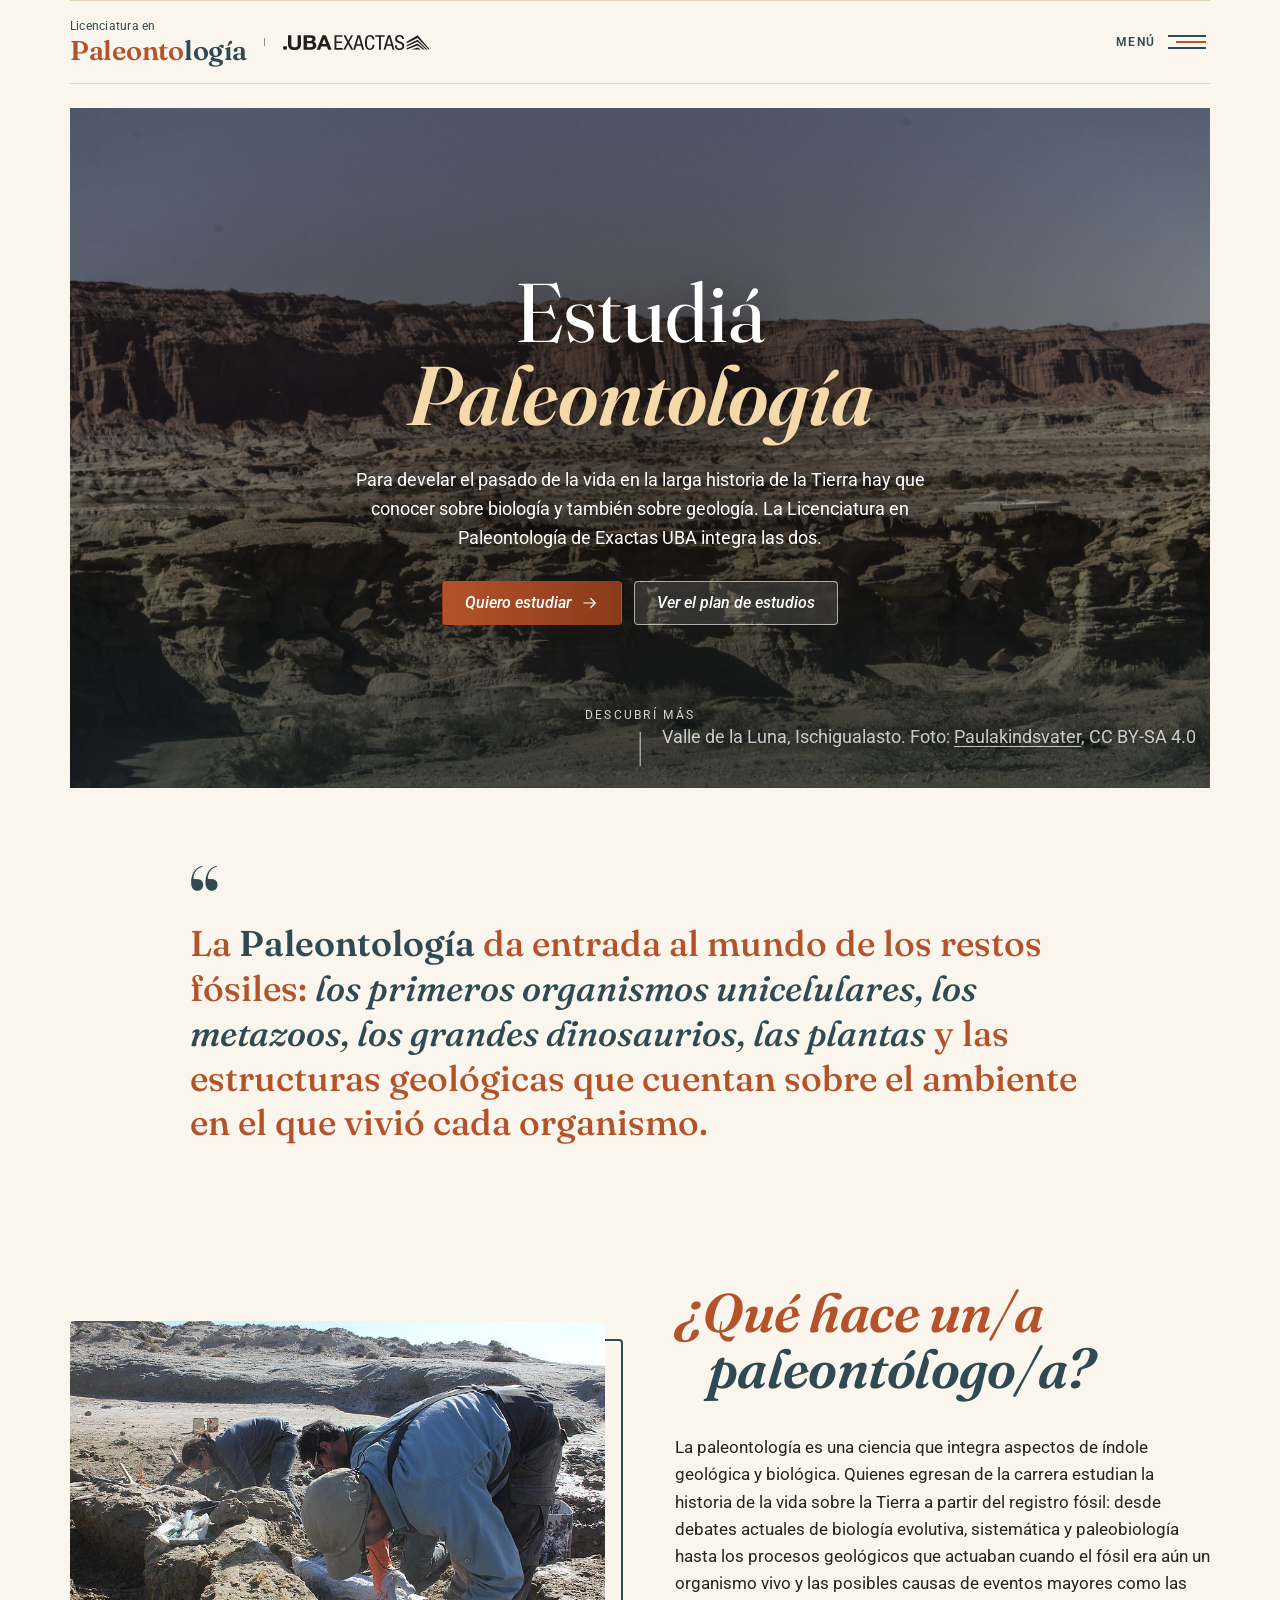
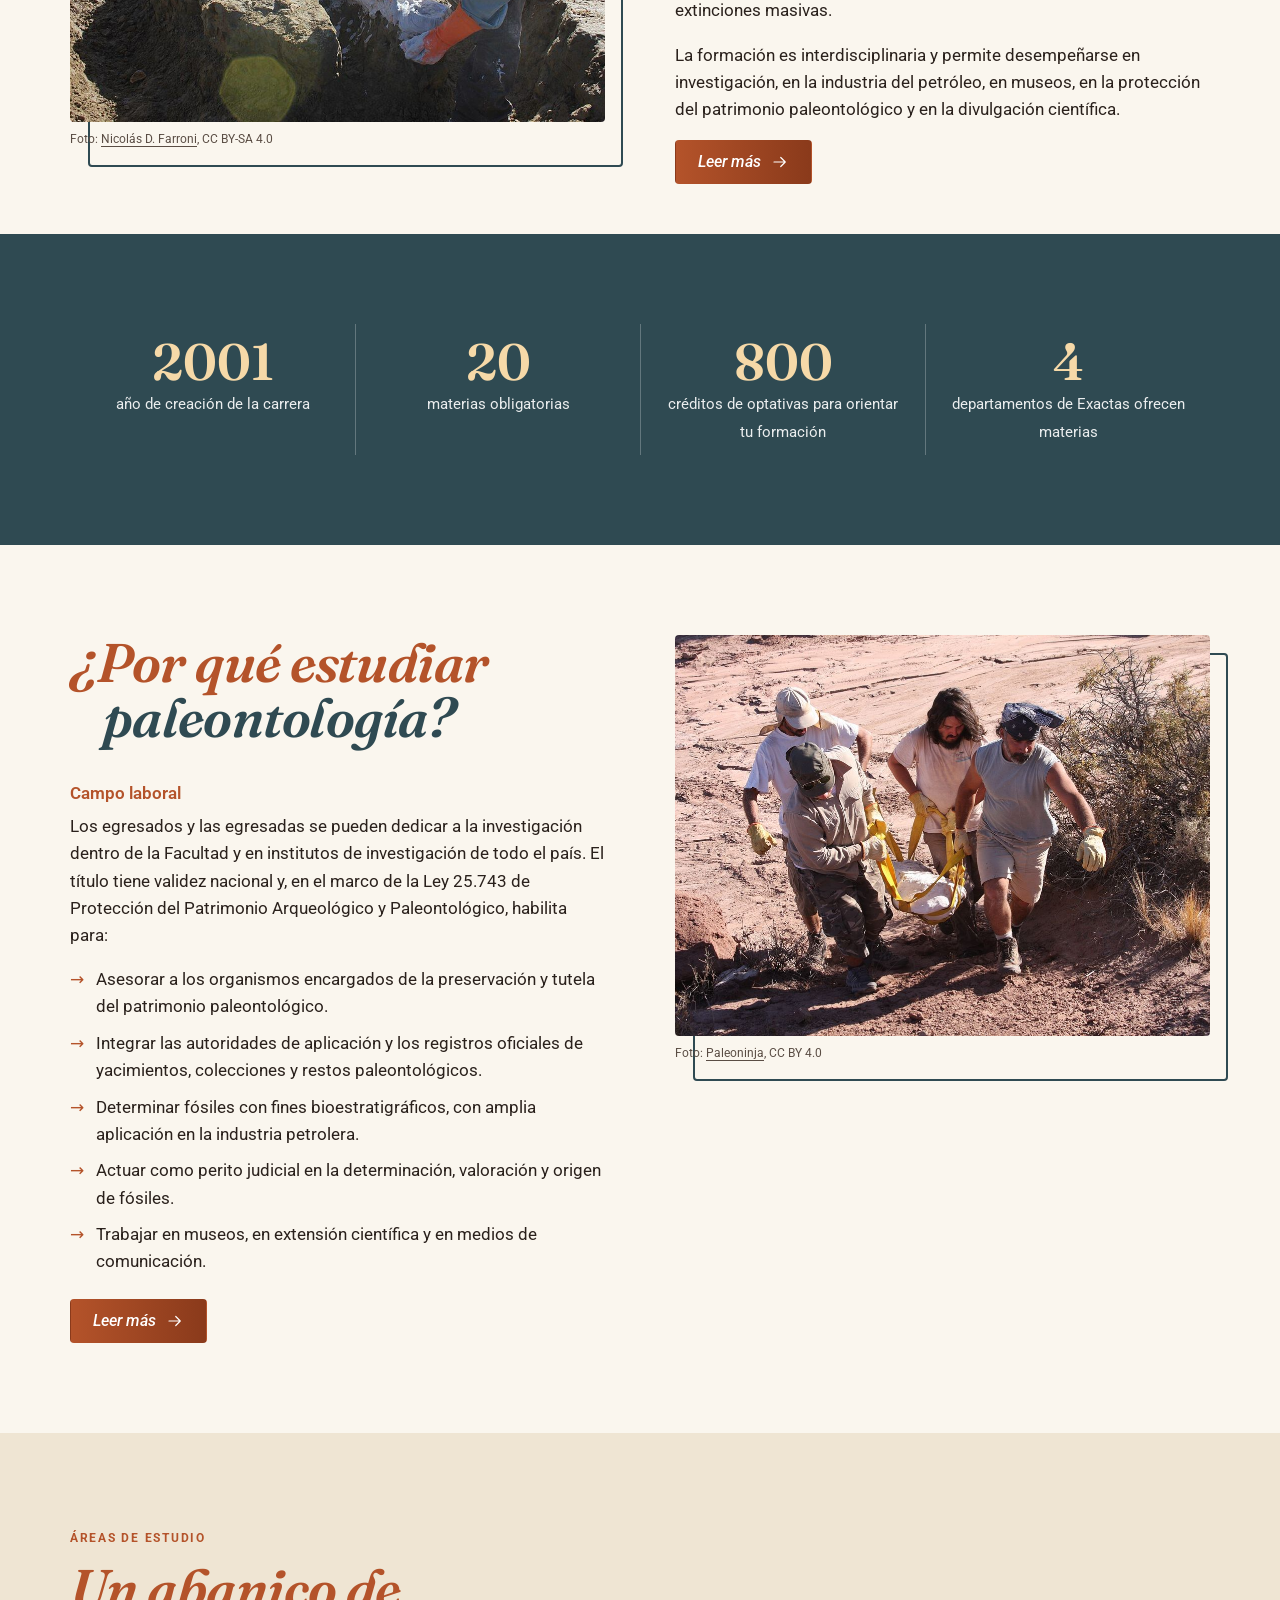
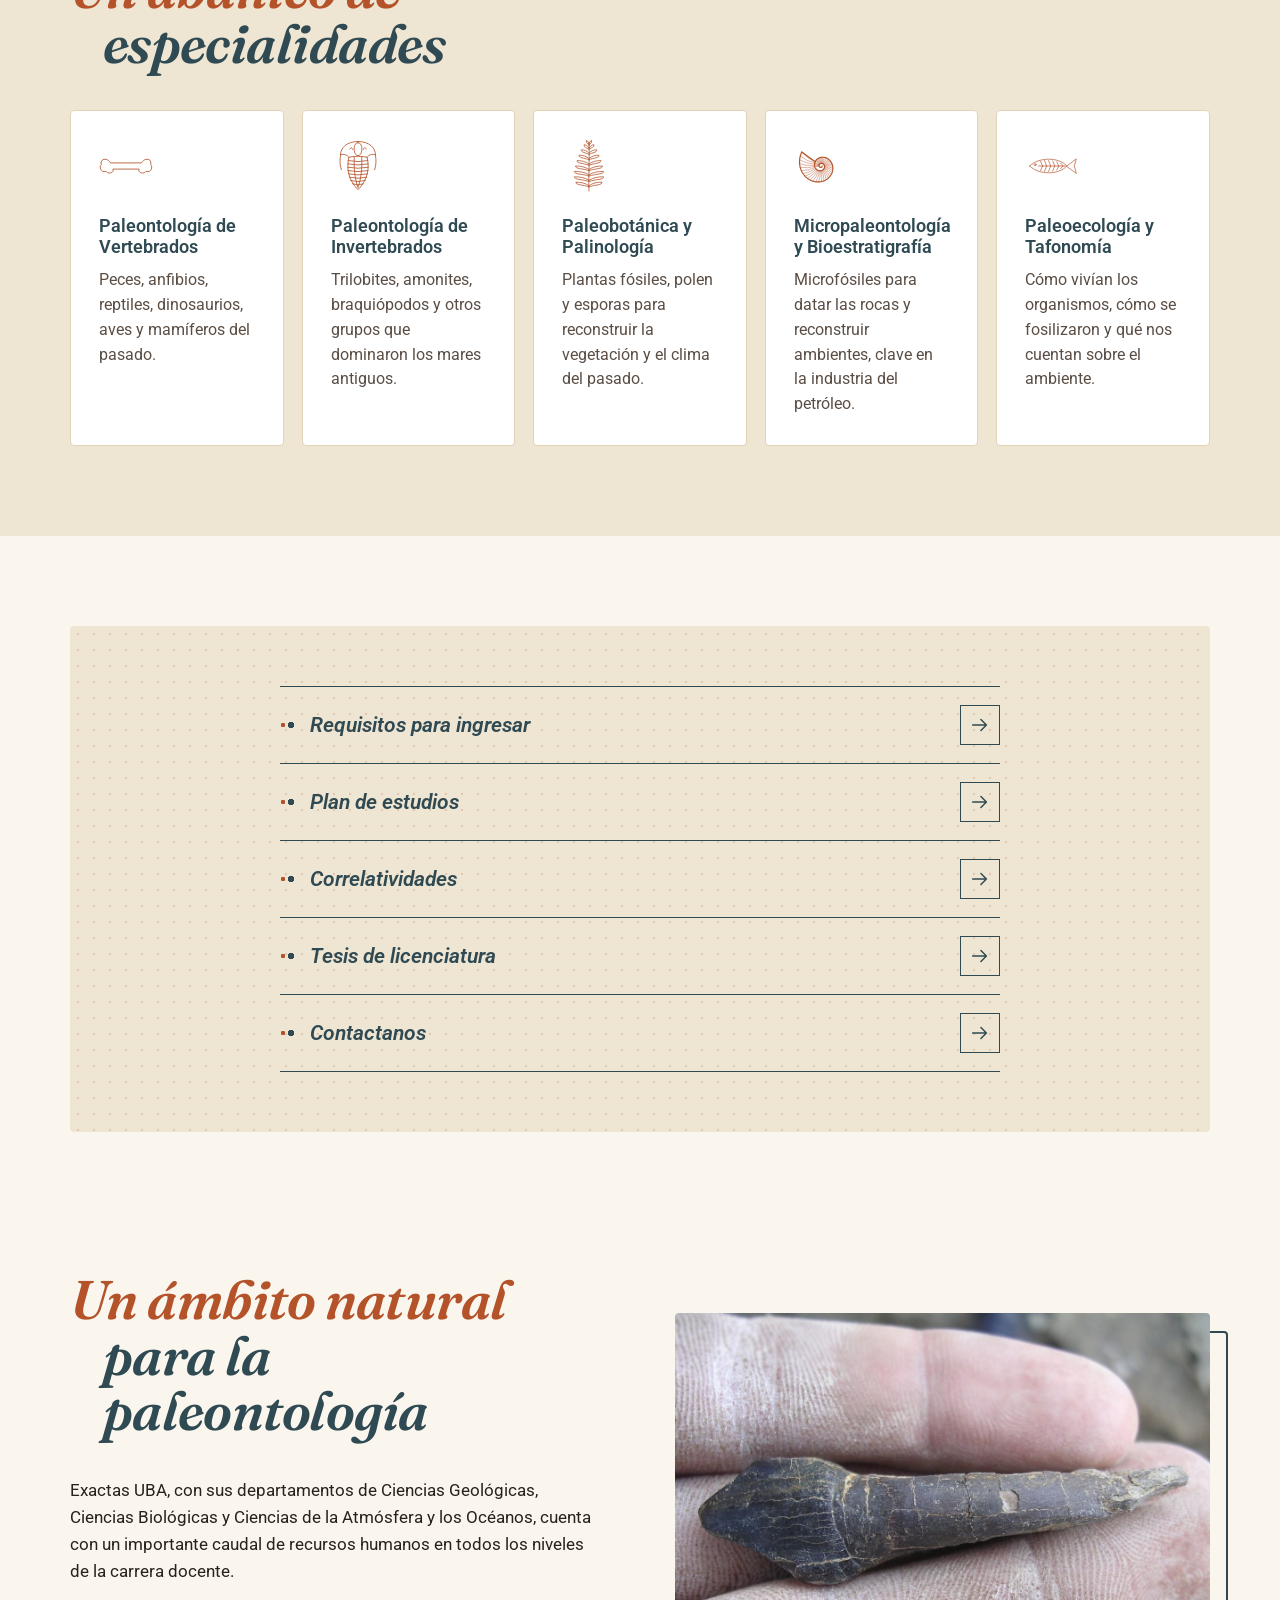
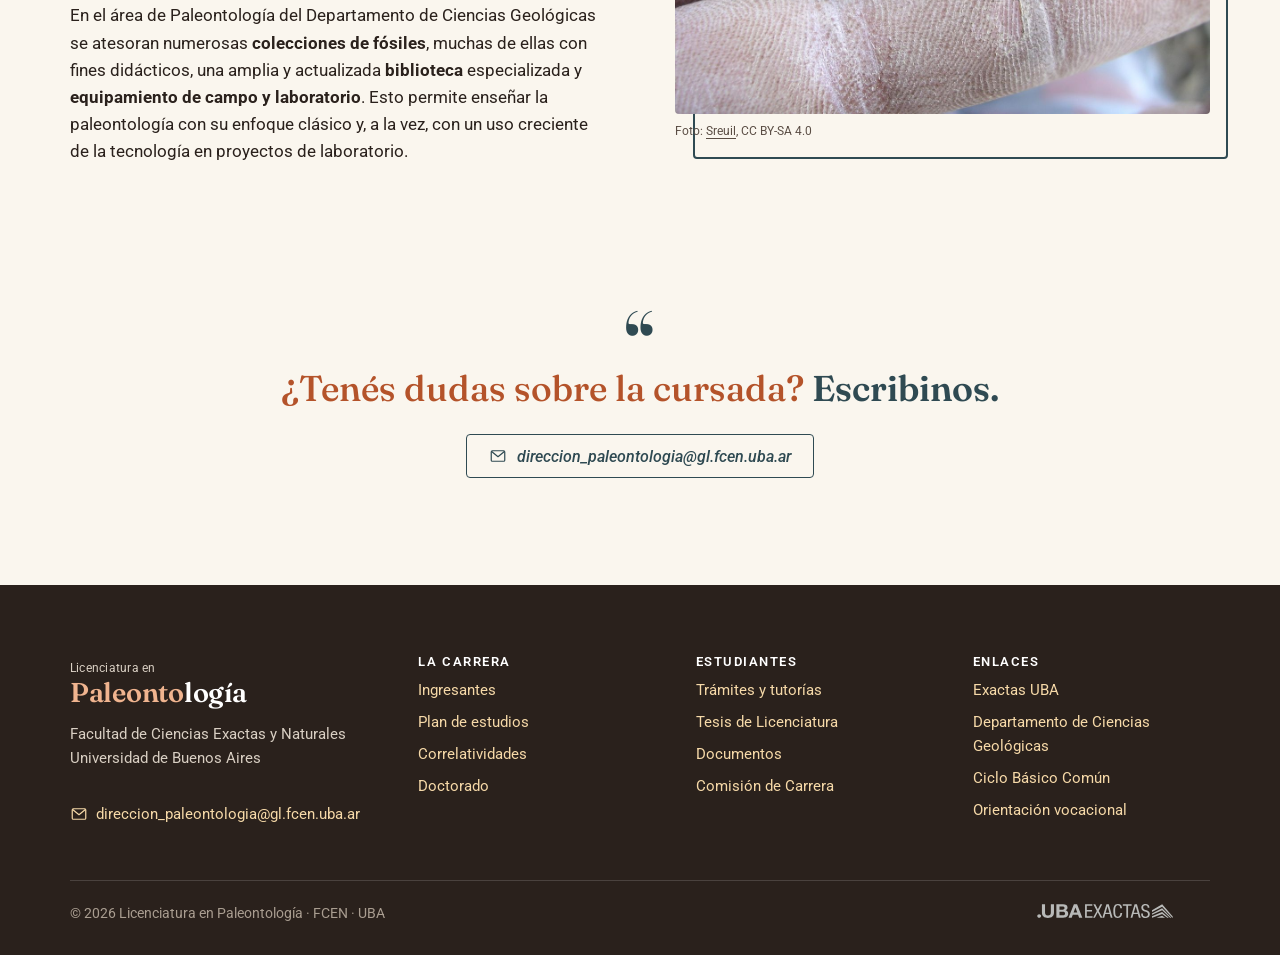
==== commit 3b0727dd: "Fotos provisorias de Wikimedia Commons en la portada Recuadro principal (Ischigualasto) y tres recua" ====
--- a/index.html
+++ b/index.html
@@ -86,18 +86,7 @@
 <section class="hero">
 	<div class="container">
 		<div class="hero__frame">
-			<svg class="hero__strata" viewBox="0 0 1440 720" preserveAspectRatio="xMidYMid slice" aria-hidden="true">
-<defs><linearGradient id="cielo" x1="0" y1="0" x2="0" y2="1"><stop offset="0" stop-color="#1f343a"/><stop offset="1" stop-color="#2f4a52"/></linearGradient>
-<radialGradient id="velo" cx="50%" cy="45%" r="60%"><stop offset="0" stop-color="#1b1411" stop-opacity=".55"/><stop offset="1" stop-color="#1b1411" stop-opacity="0"/></radialGradient></defs>
-<rect width="1440" height="720" fill="url(#cielo)"/>
-<g class="layer" data-depth="-0.04"><path d="M-40 296.3 Q0 306.0 40 298.4 Q80 299.7 120 306.9 Q160 309.6 200 303.9 Q240 306.7 280 310.1 Q320 302.9 360 308.6 Q400 298.1 440 304.2 Q480 303.2 520 306.2 Q560 303.2 600 298.2 Q640 293.3 680 298.4 Q720 292.4 760 291.1 Q800 290.6 840 288.3 Q880 287.7 920 289.8 Q960 294.0 1000 293.3 Q1040 280.2 1080 287.2 Q1120 283.3 1160 290.3 Q1200 292.9 1240 297.6 Q1280 307.4 1320 304.5 Q1360 303.4 1400 304.5 Q1440 302.9 1480 305.9 L1500 920 L-60 920 Z" fill="#3a2a22"/><path d="M-40 296.3 Q0 306.0 40 298.4 Q80 299.7 120 306.9 Q160 309.6 200 303.9 Q240 306.7 280 310.1 Q320 302.9 360 308.6 Q400 298.1 440 304.2 Q480 303.2 520 306.2 Q560 303.2 600 298.2 Q640 293.3 680 298.4 Q720 292.4 760 291.1 Q800 290.6 840 288.3 Q880 287.7 920 289.8 Q960 294.0 1000 293.3 Q1040 280.2 1080 287.2 Q1120 283.3 1160 290.3 Q1200 292.9 1240 297.6 Q1280 307.4 1320 304.5 Q1360 303.4 1400 304.5 Q1440 302.9 1480 305.9" fill="none" stroke="#f6d9a8" stroke-opacity=".10" stroke-width="1.2" transform="translate(0 14)"/></g>
-<g class="layer" data-depth="-0.06"><path d="M-40 377.5 Q0 378.7 40 377.5 Q80 381.4 120 375.4 Q160 375.1 200 378.0 Q240 376.4 280 373.3 Q320 365.6 360 364.1 Q400 363.8 440 362.5 Q480 356.8 520 357.5 Q560 363.1 600 357.7 Q640 361.6 680 354.5 Q720 349.7 760 350.2 Q800 361.6 840 359.0 Q880 346.8 920 353.8 Q960 364.6 1000 361.3 Q1040 372.0 1080 369.6 Q1120 376.1 1160 368.2 Q1200 380.4 1240 375.2 Q1280 369.5 1320 372.9 Q1360 377.8 1400 379.6 Q1440 381.8 1480 379.1 L1500 920 L-60 920 Z" fill="#4a3226"/><path d="M-40 377.5 Q0 378.7 40 377.5 Q80 381.4 120 375.4 Q160 375.1 200 378.0 Q240 376.4 280 373.3 Q320 365.6 360 364.1 Q400 363.8 440 362.5 Q480 356.8 520 357.5 Q560 363.1 600 357.7 Q640 361.6 680 354.5 Q720 349.7 760 350.2 Q800 361.6 840 359.0 Q880 346.8 920 353.8 Q960 364.6 1000 361.3 Q1040 372.0 1080 369.6 Q1120 376.1 1160 368.2 Q1200 380.4 1240 375.2 Q1280 369.5 1320 372.9 Q1360 377.8 1400 379.6 Q1440 381.8 1480 379.1" fill="none" stroke="#f6d9a8" stroke-opacity=".10" stroke-width="1.2" transform="translate(0 15)"/><use href="imgs/fosiles.svg#amonite" x="180" y="393" width="70" height="70" color="#f6d9a8" opacity=".32" transform="rotate(20 215.0 428.0)"/></g>
-<g class="layer" data-depth="-0.08"><path d="M-40 435.9 Q0 442.4 40 435.1 Q80 420.6 120 426.2 Q160 414.6 200 419.8 Q240 409.9 280 414.2 Q320 413.7 360 417.9 Q400 410.1 440 410.3 Q480 413.9 520 412.5 Q560 413.3 600 417.1 Q640 418.9 680 426.8 Q720 423.5 760 424.8 Q800 432.4 840 434.5 Q880 441.8 920 440.8 Q960 455.2 1000 447.9 Q1040 452.1 1080 449.1 Q1120 449.3 1160 449.1 Q1200 442.4 1240 440.5 Q1280 440.2 1320 437.4 Q1360 424.0 1400 431.1 Q1440 436.7 1480 430.3 L1500 920 L-60 920 Z" fill="#5d3b27"/><path d="M-40 435.9 Q0 442.4 40 435.1 Q80 420.6 120 426.2 Q160 414.6 200 419.8 Q240 409.9 280 414.2 Q320 413.7 360 417.9 Q400 410.1 440 410.3 Q480 413.9 520 412.5 Q560 413.3 600 417.1 Q640 418.9 680 426.8 Q720 423.5 760 424.8 Q800 432.4 840 434.5 Q880 441.8 920 440.8 Q960 455.2 1000 447.9 Q1040 452.1 1080 449.1 Q1120 449.3 1160 449.1 Q1200 442.4 1240 440.5 Q1280 440.2 1320 437.4 Q1360 424.0 1400 431.1 Q1440 436.7 1480 430.3" fill="none" stroke="#f6d9a8" stroke-opacity=".10" stroke-width="1.2" transform="translate(0 16)"/><use href="imgs/fosiles.svg#helecho" x="1180" y="448" width="60" height="60" color="#f6d9a8" opacity=".32" transform="rotate(-12 1210.0 478.0)"/></g>
-<g class="layer" data-depth="-0.10"><path d="M-40 492.6 Q0 482.7 40 488.3 Q80 480.6 120 484.5 Q160 477.7 200 480.1 Q240 480.3 280 482.5 Q320 478.2 360 484.3 Q400 501.5 440 495.9 Q480 505.3 520 497.4 Q560 503.8 600 504.3 Q640 511.2 680 511.4 Q720 507.9 760 514.6 Q800 511.0 840 517.4 Q880 510.3 920 512.8 Q960 504.4 1000 508.1 Q1040 508.9 1080 503.6 Q1120 490.6 1160 496.0 Q1200 484.0 1240 491.6 Q1280 489.4 1320 482.2 Q1360 486.9 1400 486.5 Q1440 476.5 1480 482.2 L1500 920 L-60 920 Z" fill="#6e4428"/><path d="M-40 492.6 Q0 482.7 40 488.3 Q80 480.6 120 484.5 Q160 477.7 200 480.1 Q240 480.3 280 482.5 Q320 478.2 360 484.3 Q400 501.5 440 495.9 Q480 505.3 520 497.4 Q560 503.8 600 504.3 Q640 511.2 680 511.4 Q720 507.9 760 514.6 Q800 511.0 840 517.4 Q880 510.3 920 512.8 Q960 504.4 1000 508.1 Q1040 508.9 1080 503.6 Q1120 490.6 1160 496.0 Q1200 484.0 1240 491.6 Q1280 489.4 1320 482.2 Q1360 486.9 1400 486.5 Q1440 476.5 1480 482.2" fill="none" stroke="#f6d9a8" stroke-opacity=".10" stroke-width="1.2" transform="translate(0 17)"/><use href="imgs/fosiles.svg#trilobite" x="420" y="524" width="56" height="56" color="#f6d9a8" opacity=".32" transform="rotate(18 448.0 552.0)"/><use href="imgs/fosiles.svg#pez" x="960" y="530" width="120" height="120" color="#f6d9a8" opacity=".32" transform="rotate(-6 1020.0 590.0)"/></g>
-<g class="layer" data-depth="-0.12"><path d="M-40 544.4 Q0 538.8 40 543.1 Q80 554.8 120 554.5 Q160 564.6 200 566.9 Q240 566.5 280 574.1 Q320 572.4 360 579.9 Q400 577.7 440 581.3 Q480 581.5 520 585.3 Q560 586.3 600 583.2 Q640 593.4 680 586.1 Q720 577.0 760 577.9 Q800 579.7 840 572.7 Q880 567.7 920 559.9 Q960 558.3 1000 551.0 Q1040 548.5 1080 550.6 Q1120 544.2 1160 548.7 Q1200 542.3 1240 546.7 Q1280 543.8 1320 548.7 Q1360 549.3 1400 554.0 Q1440 562.5 1480 560.5 L1500 920 L-60 920 Z" fill="#7e4a26"/><path d="M-40 544.4 Q0 538.8 40 543.1 Q80 554.8 120 554.5 Q160 564.6 200 566.9 Q240 566.5 280 574.1 Q320 572.4 360 579.9 Q400 577.7 440 581.3 Q480 581.5 520 585.3 Q560 586.3 600 583.2 Q640 593.4 680 586.1 Q720 577.0 760 577.9 Q800 579.7 840 572.7 Q880 567.7 920 559.9 Q960 558.3 1000 551.0 Q1040 548.5 1080 550.6 Q1120 544.2 1160 548.7 Q1200 542.3 1240 546.7 Q1280 543.8 1320 548.7 Q1360 549.3 1400 554.0 Q1440 562.5 1480 560.5" fill="none" stroke="#f6d9a8" stroke-opacity=".10" stroke-width="1.2" transform="translate(0 18)"/><use href="imgs/fosiles.svg#amonite" x="1300" y="585" width="52" height="52" color="#f6d9a8" opacity=".32" transform="rotate(40 1326.0 611.0)"/></g>
-<g class="layer" data-depth="-0.14"><path d="M-40 629.7 Q0 633.0 40 638.3 Q80 636.6 120 642.5 Q160 644.0 200 649.5 Q240 659.5 280 653.0 Q320 649.1 360 644.2 Q400 639.4 440 645.0 Q480 645.2 520 639.9 Q560 637.2 600 629.5 Q640 622.3 680 619.8 Q720 606.4 760 608.8 Q800 600.6 840 599.8 Q880 597.2 920 603.1 Q960 591.4 1000 599.2 Q1040 615.6 1080 608.1 Q1120 619.2 1160 616.8 Q1200 620.4 1240 619.9 Q1280 636.4 1320 629.5 Q1360 642.5 1400 643.6 Q1440 654.0 1480 648.0 L1500 920 L-60 920 Z" fill="#5a3a2a"/><path d="M-40 629.7 Q0 633.0 40 638.3 Q80 636.6 120 642.5 Q160 644.0 200 649.5 Q240 659.5 280 653.0 Q320 649.1 360 644.2 Q400 639.4 440 645.0 Q480 645.2 520 639.9 Q560 637.2 600 629.5 Q640 622.3 680 619.8 Q720 606.4 760 608.8 Q800 600.6 840 599.8 Q880 597.2 920 603.1 Q960 591.4 1000 599.2 Q1040 615.6 1080 608.1 Q1120 619.2 1160 616.8 Q1200 620.4 1240 619.9 Q1280 636.4 1320 629.5 Q1360 642.5 1400 643.6 Q1440 654.0 1480 648.0" fill="none" stroke="#f6d9a8" stroke-opacity=".10" stroke-width="1.2" transform="translate(0 19)"/><use href="imgs/fosiles.svg#hueso" x="640" y="651" width="110" height="110" color="#f6d9a8" opacity=".32" transform="rotate(8 695.0 706.0)"/></g>
-<g class="layer" data-depth="-0.16"><path d="M-40 710.4 Q0 703.9 40 704.8 Q80 696.8 120 701.9 Q160 687.4 200 695.4 Q240 690.2 280 685.5 Q320 673.1 360 678.4 Q400 664.5 440 664.9 Q480 661.7 520 658.1 Q560 650.8 600 649.9 Q640 653.3 680 656.1 Q720 653.3 760 653.0 Q800 661.0 840 660.2 Q880 674.9 920 670.3 Q960 677.6 1000 683.9 Q1040 690.5 1080 689.5 Q1120 699.4 1160 703.4 Q1200 701.9 1240 705.4 Q1280 712.6 1320 708.3 Q1360 706.9 1400 706.7 Q1440 697.4 1480 696.4 L1500 920 L-60 920 Z" fill="#3d2c24"/><path d="M-40 710.4 Q0 703.9 40 704.8 Q80 696.8 120 701.9 Q160 687.4 200 695.4 Q240 690.2 280 685.5 Q320 673.1 360 678.4 Q400 664.5 440 664.9 Q480 661.7 520 658.1 Q560 650.8 600 649.9 Q640 653.3 680 656.1 Q720 653.3 760 653.0 Q800 661.0 840 660.2 Q880 674.9 920 670.3 Q960 677.6 1000 683.9 Q1040 690.5 1080 689.5 Q1120 699.4 1160 703.4 Q1200 701.9 1240 705.4 Q1280 712.6 1320 708.3 Q1360 706.9 1400 706.7 Q1440 697.4 1480 696.4" fill="none" stroke="#f6d9a8" stroke-opacity=".10" stroke-width="1.2" transform="translate(0 20)"/><use href="imgs/fosiles.svg#trilobite" x="90" y="696" width="40" height="40" color="#f6d9a8" opacity=".32" transform="rotate(-20 110.0 716.0)"/></g>
-<rect width="1440" height="720" fill="url(#velo)"/></svg>
+			<img class="hero__photo" src="imgs/fotos/hero-ischigualasto.jpg" alt="" width="2400" height="1600" fetchpriority="high">
 			<div class="hero__content">
 				<h1>Estudiá <em>Paleontología</em></h1>
 				<p>Para develar el pasado de la vida en la larga historia de la Tierra hay que conocer sobre biología y también sobre geología. La Licenciatura en Paleontología de Exactas UBA integra las dos.</p>
@@ -107,6 +96,7 @@
 				</div>
 			</div>
 			<a class="hero__scroll" href="#intro">Descubrí más</a>
+			<p class="hero__credit">Valle de la Luna, Ischigualasto. Foto: <a href="https://commons.wikimedia.org/wiki/File:Vista_del_valle_de_la_luna.jpg">Paulakindsvater</a>, CC BY-SA 4.0</p>
 		</div>
 	</div>
 </section>
@@ -120,7 +110,7 @@
 <section class="section section--tight">
 	<div class="container">
 		<div class="split">
-			<div class="reveal offset-frame"><figure class="figure-placeholder"><svg aria-hidden="true"><use href="imgs/fosiles.svg#trilobite"/></svg><figcaption>Foto: trabajo de campo (provisoria)</figcaption></figure></div>
+			<div class="reveal offset-frame"><figure class="figure-photo"><img src="imgs/fotos/campo-embochonando.jpg" alt="Paleontólogos protegiendo un fósil con un bochón de yeso durante una excavación" width="960" height="640" loading="lazy"><figcaption>Foto: <a href="https://commons.wikimedia.org/wiki/File:Embochonando.jpg">Nicolás D. Farroni</a>, CC BY-SA 4.0</figcaption></figure></div>
 			<div class="reveal">
 				<h2 class="title-duo"><span>¿Qué hace un/a</span><strong>paleontólogo/a?</strong></h2>
 				<p>La paleontología es una ciencia que integra aspectos de índole geológica y biológica. Quienes egresan de la carrera estudian la historia de la vida sobre la Tierra a partir del registro fósil: desde debates actuales de biología evolutiva, sistemática y paleobiología hasta los procesos geológicos que actuaban cuando el fósil era aún un organismo vivo y las posibles causas de eventos mayores como las extinciones masivas.</p>
@@ -145,7 +135,7 @@
 <section class="section">
 	<div class="container">
 		<div class="split split--reverse split--top">
-			<div class="reveal offset-frame"><figure class="figure-placeholder figure-placeholder--slate"><svg aria-hidden="true"><use href="imgs/fosiles.svg#amonite"/></svg><figcaption>Foto: colecciones del área de Paleontología (provisoria)</figcaption></figure></div>
+			<div class="reveal offset-frame"><figure class="figure-photo"><img src="imgs/fotos/campo-acarreando.jpg" alt="Paleontólogos transportando un hueso de dinosaurio protegido con yeso" width="1200" height="801" loading="lazy"><figcaption>Foto: <a href="https://commons.wikimedia.org/wiki/File:Acarreando_huesos_de_dinosaurio.jpg">Paleoninja</a>, CC BY 4.0</figcaption></figure></div>
 			<div class="reveal">
 				<h2 class="title-duo"><span>¿Por qué estudiar</span><strong>paleontología?</strong></h2>
 				<h3 class="c-terracotta" style="font-size:1.05rem">Campo laboral</h3>
@@ -199,7 +189,7 @@
 				<p>Exactas UBA, con sus departamentos de Ciencias Geológicas, Ciencias Biológicas y Ciencias de la Atmósfera y los Océanos, cuenta con un importante caudal de recursos humanos en todos los niveles de la carrera docente.</p>
 				<p>En el área de Paleontología del Departamento de Ciencias Geológicas se atesoran numerosas <strong>colecciones de fósiles</strong>, muchas de ellas con fines didácticos, una amplia y actualizada <strong>biblioteca</strong> especializada y <strong>equipamiento de campo y laboratorio</strong>. Esto permite enseñar la paleontología con su enfoque clásico y, a la vez, con un uso creciente de la tecnología en proyectos de laboratorio.</p>
 			</div>
-			<div class="reveal offset-frame"><figure class="figure-placeholder figure-placeholder--sand"><svg aria-hidden="true"><use href="imgs/fosiles.svg#helecho"/></svg><figcaption>Foto: laboratorio o biblioteca del área (provisoria)</figcaption></figure></div>
+			<div class="reveal offset-frame"><figure class="figure-photo"><img src="imgs/fotos/fosil-bagualia.jpg" alt="Diente fósil de Bagualia hallado en la excavación del holotipo" width="1200" height="900" loading="lazy"><figcaption>Foto: <a href="https://commons.wikimedia.org/wiki/File:Bagualia_teeth_at_the_excavation_site.jpg">Sreuil</a>, CC BY-SA 4.0</figcaption></figure></div>
 		</div>
 	</div>
 </section>
--- a/css/style.css
+++ b/css/style.css
@@ -180,6 +180,18 @@
 }
 .hero__strata { position: absolute; inset: 0; width: 100%; height: 100%; z-index: -1; }
 .hero__strata .layer { transition: transform .1s linear; will-change: transform; }
+.hero__photo {
+	position: absolute; inset: 0; width: 100%; height: 100%; max-width: none; object-fit: cover; z-index: -2;
+	animation: slow-zoom 24s ease-out both;
+}
+.hero__frame::before {
+	/* velo oscuro para que el texto se lea sobre la foto */
+	content: ""; position: absolute; inset: 0; z-index: -1;
+	background: radial-gradient(ellipse at 50% 45%, rgba(27, 20, 17, .62), rgba(27, 20, 17, .28) 75%), linear-gradient(0deg, rgba(31, 52, 58, .55), transparent 45%);
+}
+@keyframes slow-zoom { from { transform: scale(1.08); } to { transform: scale(1); } }
+.hero__credit { position: absolute; right: 14px; bottom: 8px; margin: 0; font-size: .7rem; color: rgba(255,255,255,.75); text-shadow: 0 1px 4px rgba(0,0,0,.6); }
+.hero__credit a { color: inherit; }
 .hero__content { padding: 60px 24px; max-width: 760px; }
 .hero h1 {
 	font-family: var(--font-display); font-weight: 400; font-size: clamp(2.6rem, 7vw, 5.2rem); line-height: 1; margin-bottom: .35em;
@@ -234,6 +246,13 @@
 	.split { grid-template-columns: 1fr; gap: 36px; }
 	.split--reverse > :first-child { order: 0; }
 }
+
+/* Fotos con crédito */
+.figure-photo { margin: 0; position: relative; }
+.figure-photo img { display: block; width: 100%; height: auto; aspect-ratio: 4 / 3; object-fit: cover; border-radius: var(--radius); background: var(--sand); }
+.figure-photo figcaption { font-size: .74rem; color: var(--ink-soft); margin-top: 8px; }
+.figure-photo figcaption a { color: inherit; }
+.offset-frame::after { bottom: 8px; }
 
 /* Ilustración provisoria en lugar de foto */
 .figure-placeholder {
@@ -490,7 +509,7 @@
 .totals { display: grid; grid-template-columns: repeat(3, 1fr); gap: 18px; }
 .total { background: var(--white); border: 1px solid var(--sand-strong); border-radius: var(--radius); padding: 24px; }
 .total b { display: block; font-family: var(--font-display); font-size: 2.2rem; color: var(--terracotta); line-height: 1.1; }
-.total span { color: var(--ink-soft); font-size: .95rem; }
+.total > span { color: var(--ink-soft); font-size: .95rem; }
 @media (max-width: 760px) { .totals { grid-template-columns: 1fr; } }
 
 /* ---------- Pie de página ---------- */
@@ -521,7 +540,7 @@
 @media (prefers-reduced-motion: reduce) {
 	html { scroll-behavior: auto; }
 	.reveal { opacity: 1; transform: none; transition: none; }
-	.hero__scroll::after { animation: none; }
+	.hero__scroll::after, .hero__photo { animation: none; }
 	* { transition-duration: 0s !important; }
 }
 
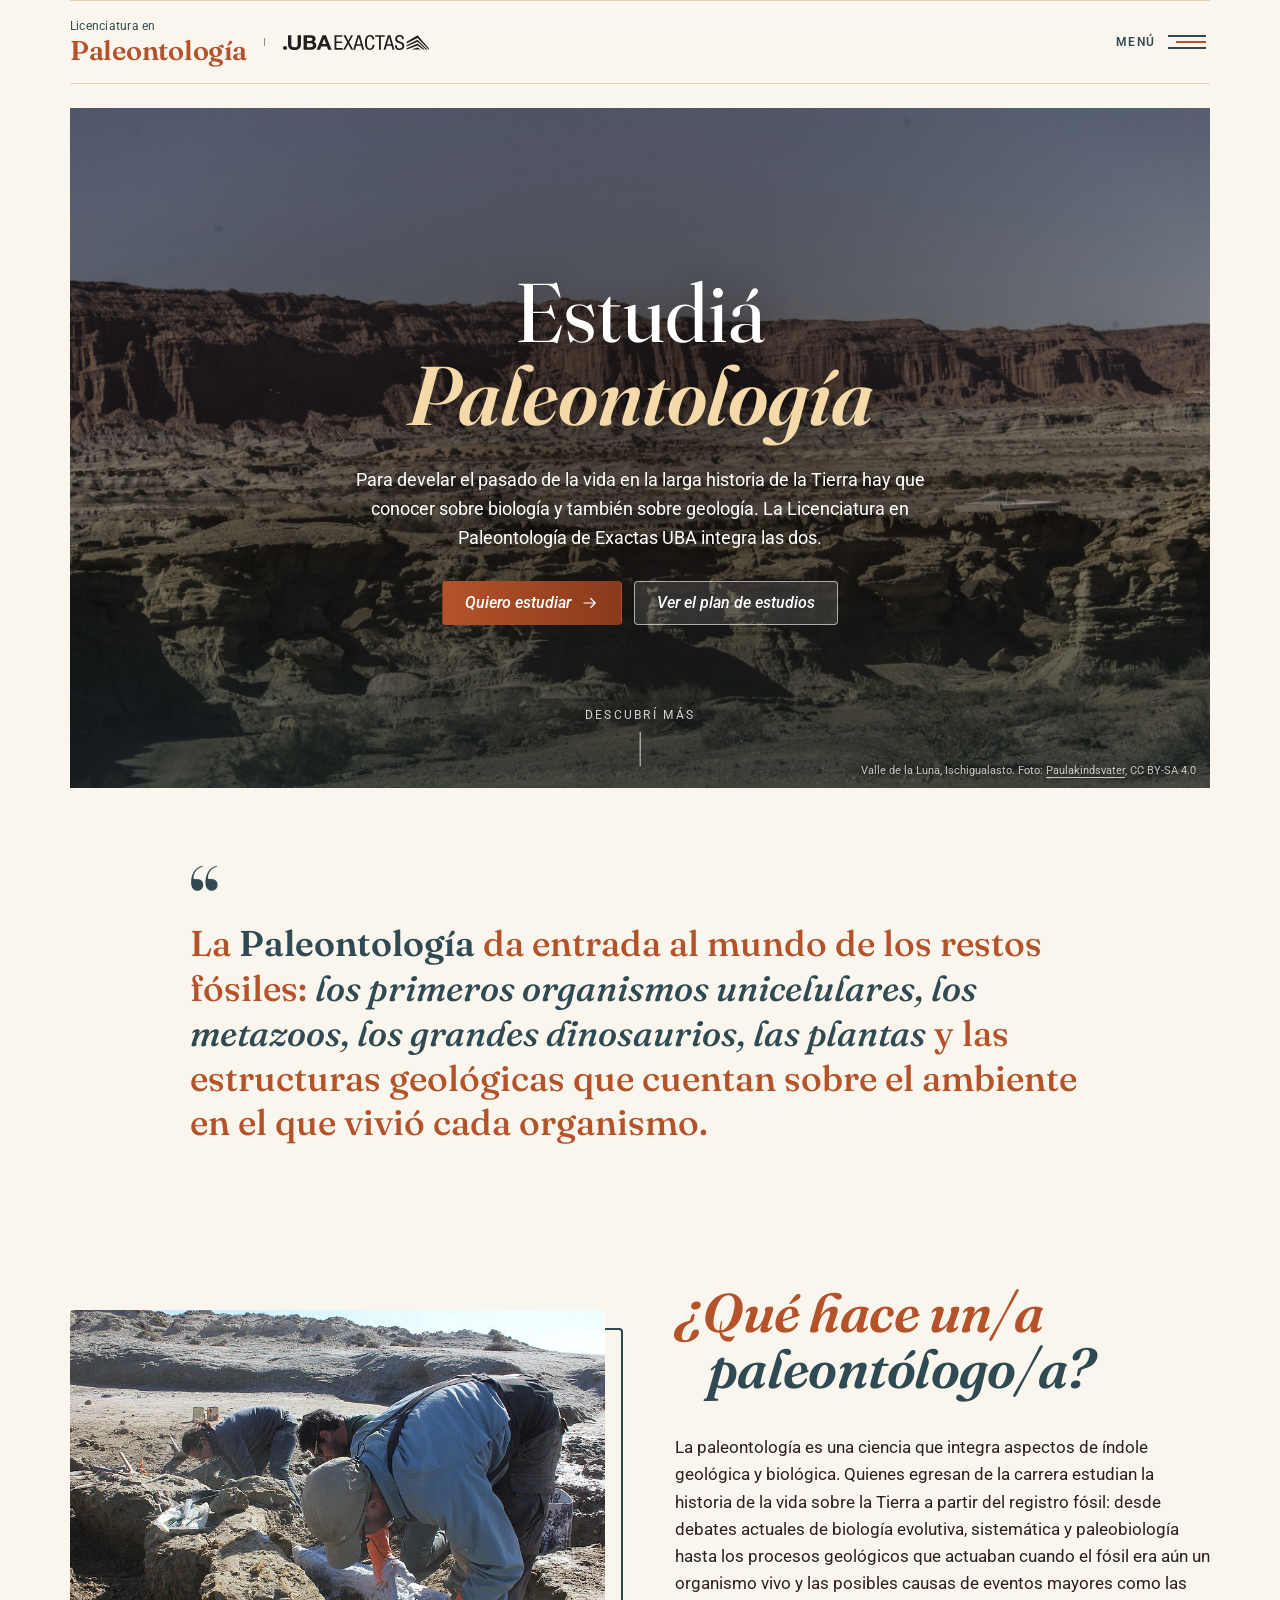
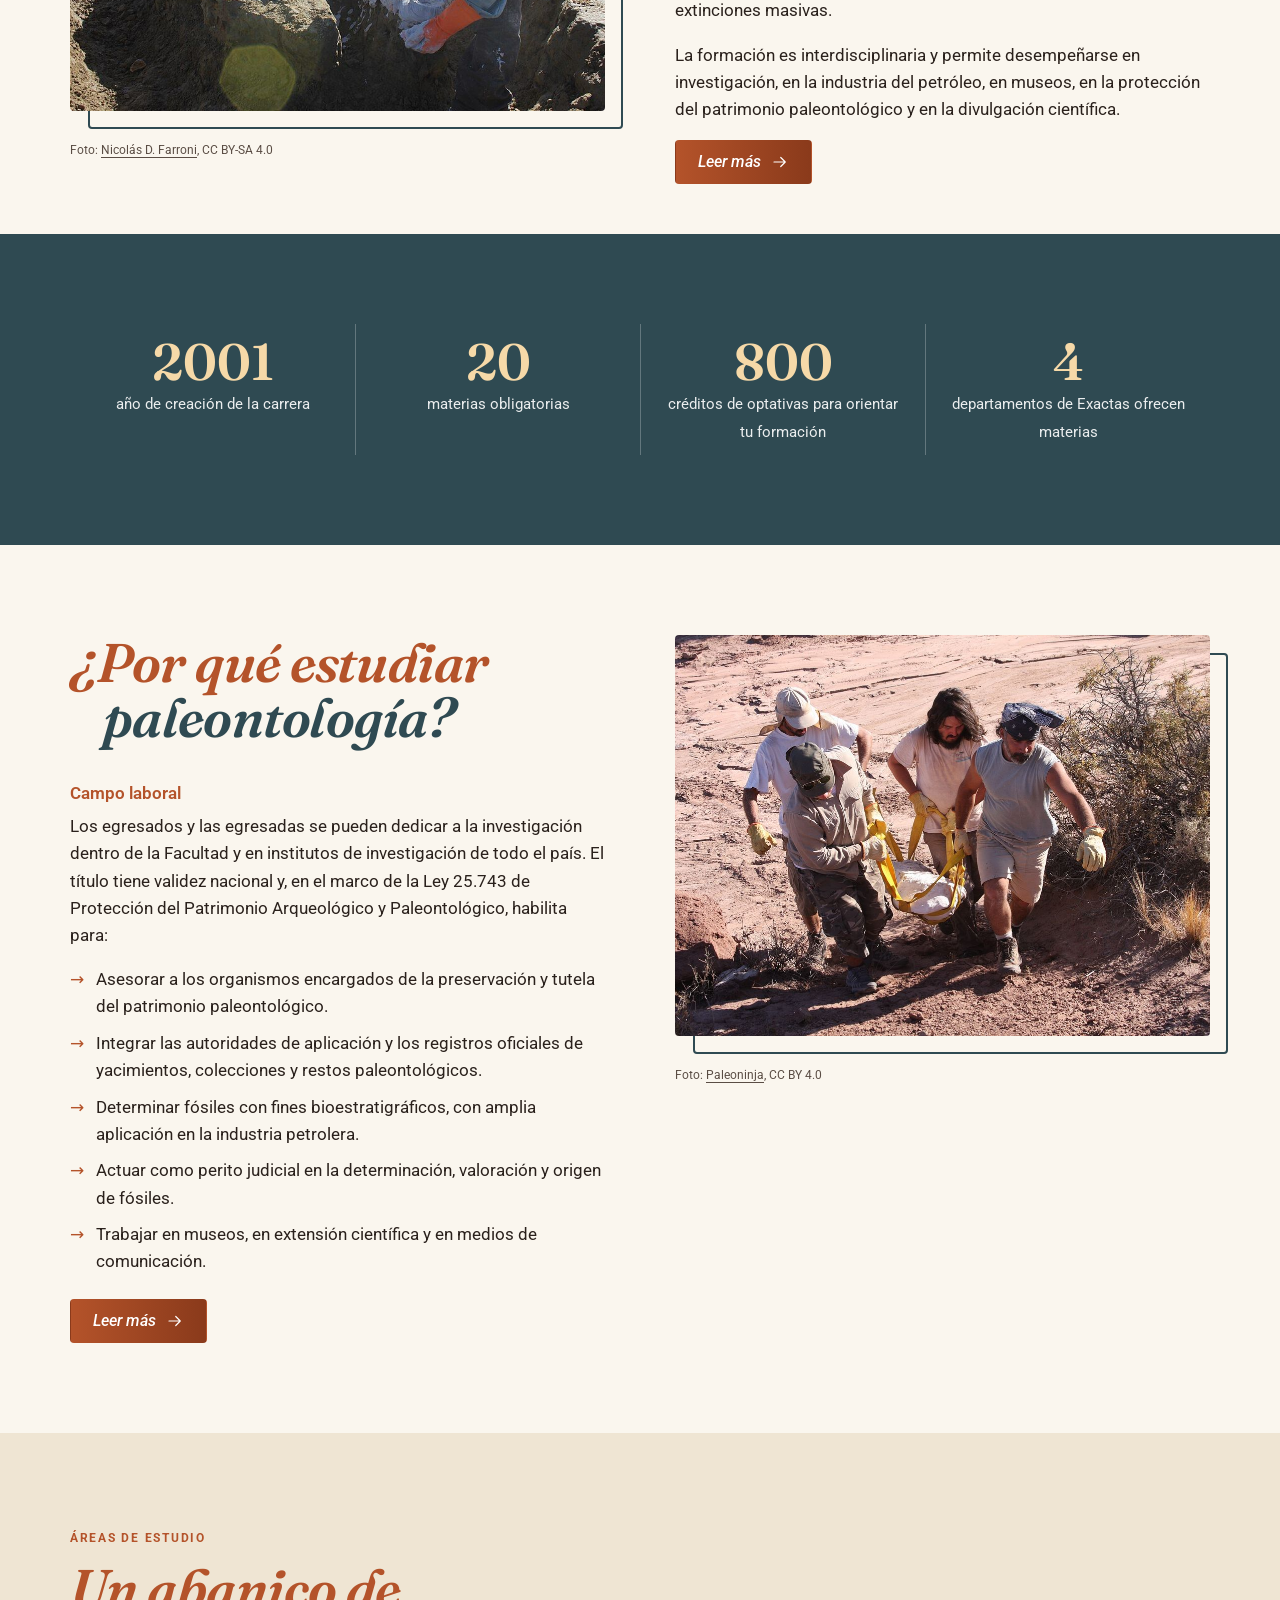
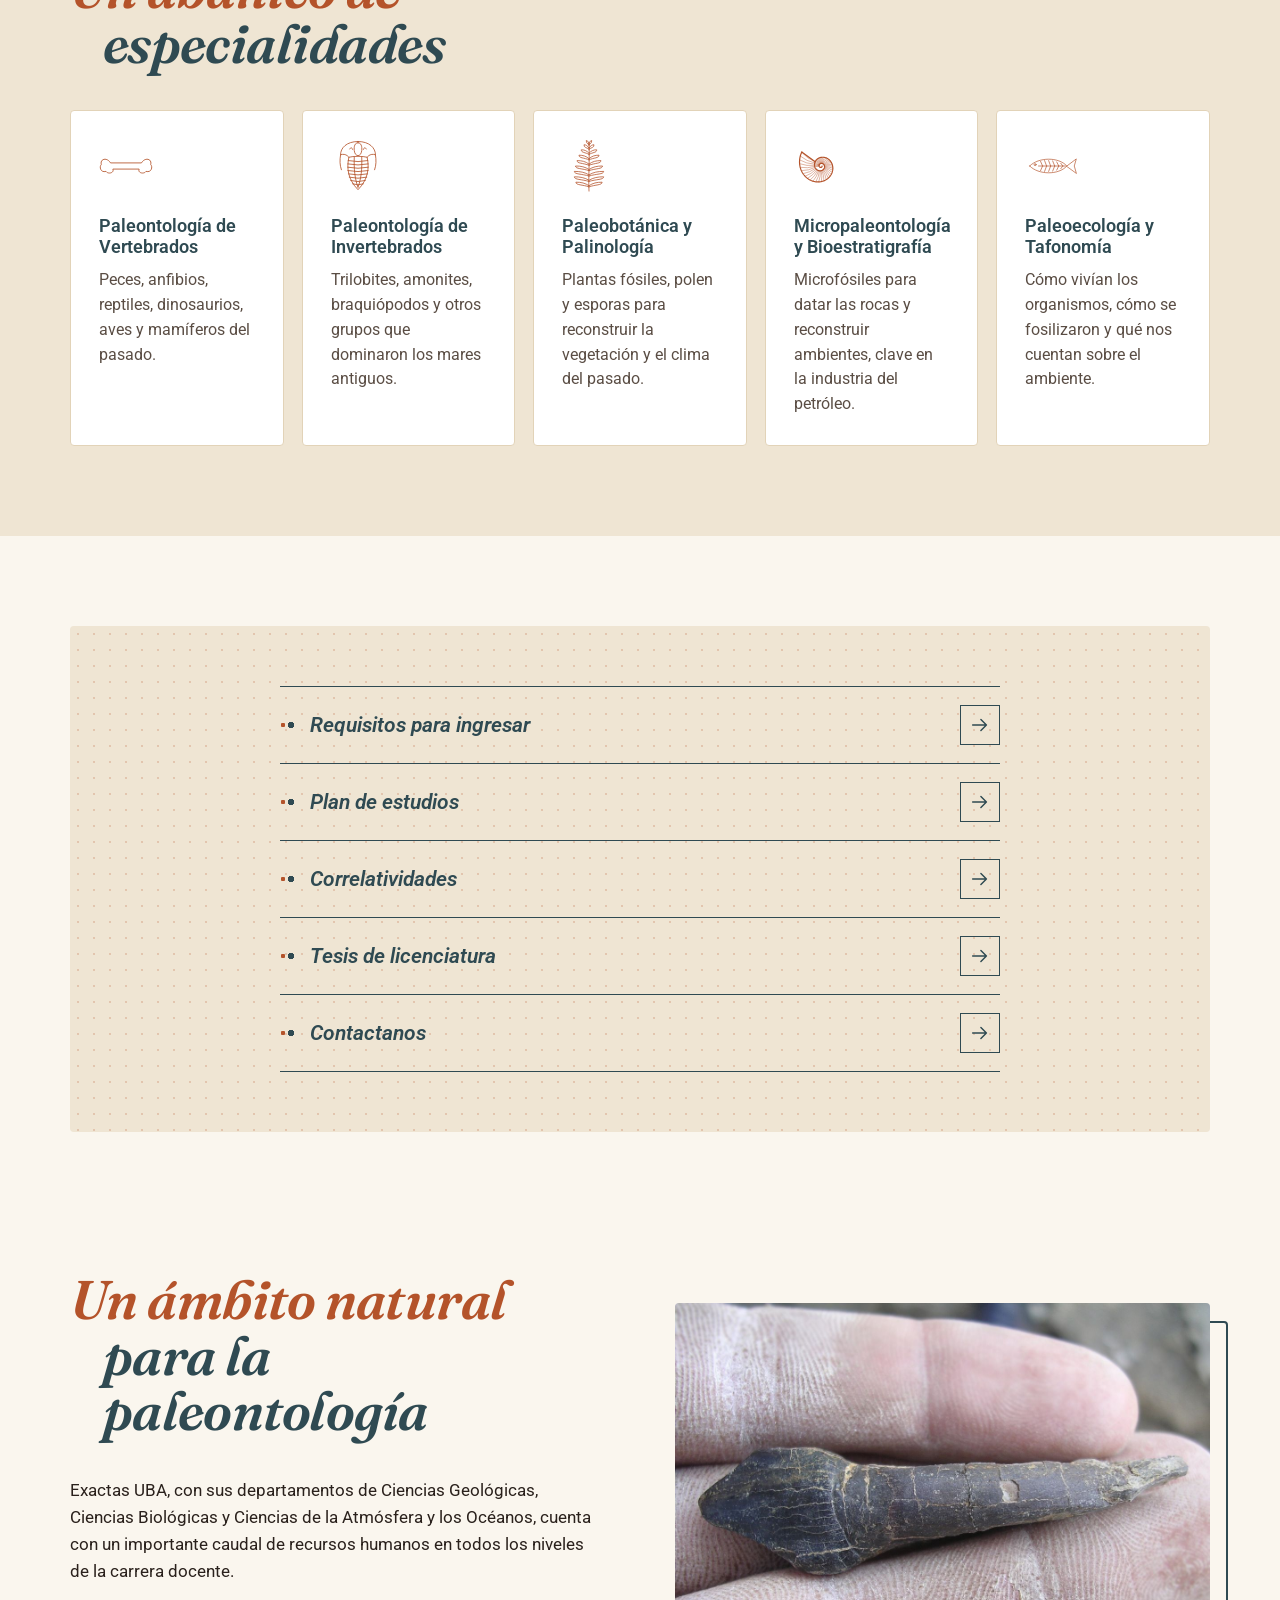
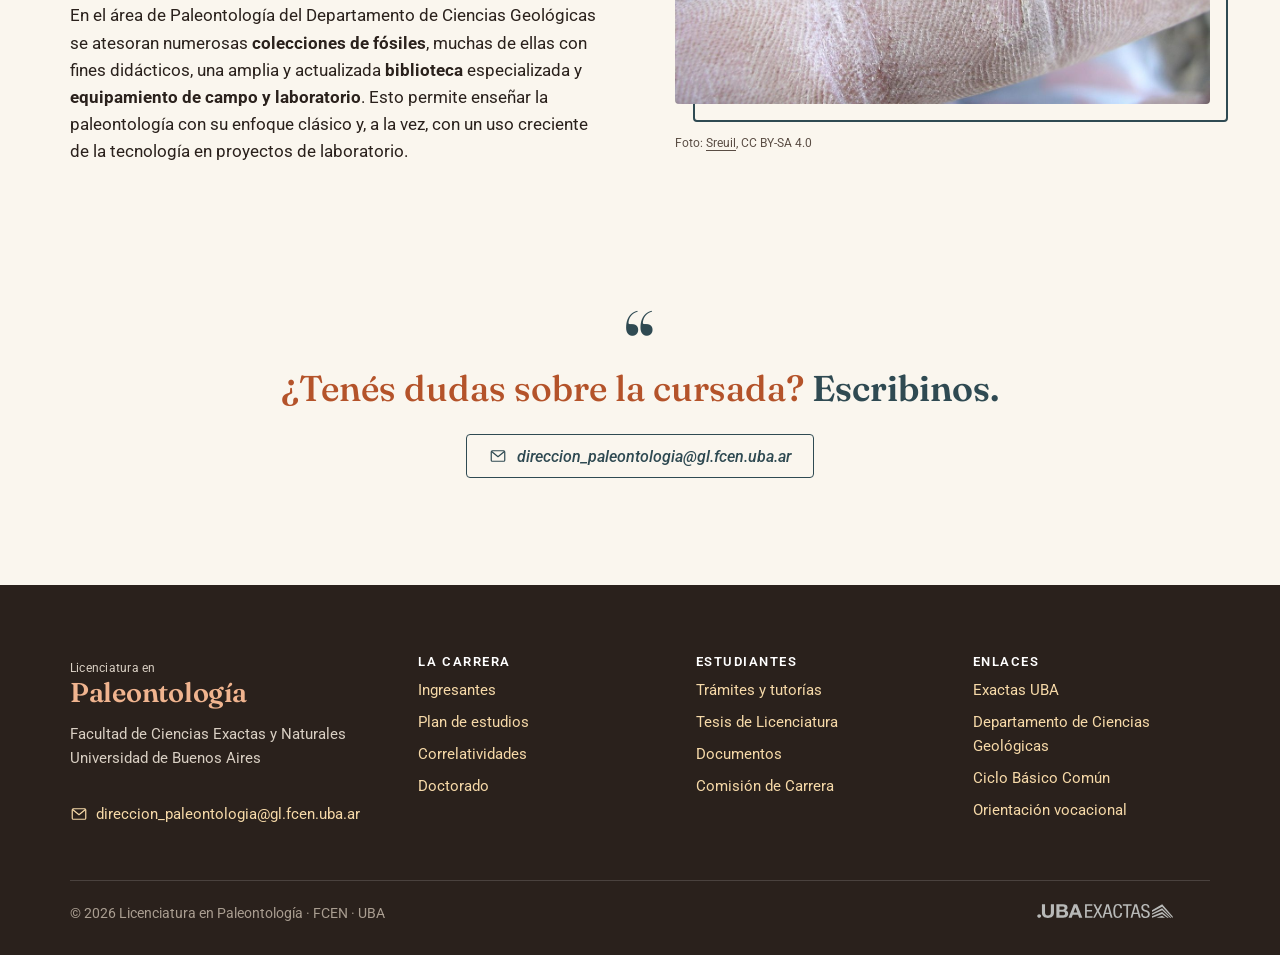
==== commit 020fafcc: "Logo: "Paleontología" en un solo color Co-Authored-By: Claude Opus 5.5 <noreply@anthropic.com> Claud" ====
--- a/index.html
+++ b/index.html
@@ -22,7 +22,7 @@
 	<div class="container">
 		<div class="site-header__inner">
 			<div class="logos">
-				<a href="index.html" class="wordmark" aria-label="Licenciatura en Paleontología, inicio"><small>Licenciatura en</small><b>Paleonto<i>logía</i></b></a>
+				<a href="index.html" class="wordmark" aria-label="Licenciatura en Paleontología, inicio"><small>Licenciatura en</small><b>Paleontología</b></a>
 				<span class="logos__divider" aria-hidden="true"></span>
 				<a href="https://exactas.uba.ar/" class="logo-exactas-link"><img src="imgs/exactas.svg" alt="UBA Exactas" class="logo-exactas" width="210" height="22"></a>
 			</div>
@@ -35,7 +35,7 @@
 </header>
 <div class="mega-menu" id="menu" role="dialog" aria-modal="true" aria-label="Menú principal" aria-hidden="true">
 	<div class="mega-menu__side">
-		<a href="index.html" class="wordmark" aria-label="Licenciatura en Paleontología, inicio"><small>Licenciatura en</small><b>Paleonto<i>logía</i></b></a>
+		<a href="index.html" class="wordmark" aria-label="Licenciatura en Paleontología, inicio"><small>Licenciatura en</small><b>Paleontología</b></a>
 		<h4><a href="ingresantes.html">Ingresantes</a></h4>
 		<ul>
 					<li><a href="ingresantes.html#que-es">¿Qué es la paleontología?</a></li>
@@ -206,7 +206,7 @@
 	<div class="container">
 		<div class="footer-grid">
 			<div>
-				<a href="index.html" class="wordmark" aria-label="Licenciatura en Paleontología, inicio"><small>Licenciatura en</small><b>Paleonto<i>logía</i></b></a>
+				<a href="index.html" class="wordmark" aria-label="Licenciatura en Paleontología, inicio"><small>Licenciatura en</small><b>Paleontología</b></a>
 				<p style="margin-top:16px">Facultad de Ciencias Exactas y Naturales<br>Universidad de Buenos Aires</p>
 				<a class="footer-contact" href="mailto:direccion_paleontologia@gl.fcen.uba.ar"><svg aria-hidden="true"><use href="imgs/fosiles.svg#mail"/></svg>direccion_paleontologia@gl.fcen.uba.ar</a>
 			</div>
--- a/css/style.css
+++ b/css/style.css
@@ -107,7 +107,6 @@
 .wordmark { display: inline-flex; flex-direction: column; text-decoration: none; color: var(--slate); line-height: 1; }
 .wordmark small { font-size: .78rem; letter-spacing: .02em; margin-bottom: 4px; }
 .wordmark b { font-family: var(--font-display); font-size: 1.7rem; font-weight: 600; color: var(--terracotta); letter-spacing: -.01em; }
-.wordmark b i { font-style: normal; color: var(--slate); }
 .logos__divider { width: 1px; align-self: stretch; margin: 18px 0; background: var(--ink); opacity: .5; }
 .logo-exactas { height: 15px; width: auto; display: block; }
 @media (max-width: 600px) {
@@ -190,7 +189,7 @@
 	background: radial-gradient(ellipse at 50% 45%, rgba(27, 20, 17, .62), rgba(27, 20, 17, .28) 75%), linear-gradient(0deg, rgba(31, 52, 58, .55), transparent 45%);
 }
 @keyframes slow-zoom { from { transform: scale(1.08); } to { transform: scale(1); } }
-.hero__credit { position: absolute; right: 14px; bottom: 8px; margin: 0; font-size: .7rem; color: rgba(255,255,255,.75); text-shadow: 0 1px 4px rgba(0,0,0,.6); }
+.hero .hero__credit { position: absolute; max-width: none; right: 14px; bottom: 8px; margin: 0; font-size: .7rem; color: rgba(255,255,255,.75); text-shadow: 0 1px 4px rgba(0,0,0,.6); }
 .hero__credit a { color: inherit; }
 .hero__content { padding: 60px 24px; max-width: 760px; }
 .hero h1 {
@@ -252,7 +251,23 @@
 .figure-photo img { display: block; width: 100%; height: auto; aspect-ratio: 4 / 3; object-fit: cover; border-radius: var(--radius); background: var(--sand); }
 .figure-photo figcaption { font-size: .74rem; color: var(--ink-soft); margin-top: 8px; }
 .figure-photo figcaption a { color: inherit; }
-.offset-frame::after { bottom: 8px; }
+/* con foto: el marco termina 18px debajo de la imagen y el crédito queda afuera, debajo del marco */
+.offset-frame .figure-photo figcaption { margin-top: 30px; line-height: 18px; }
+.offset-frame:has(.figure-photo)::after { bottom: 30px; }
+@media (max-width: 700px) {
+	/* en celular: sin marco desplazado (se salía de la pantalla) y crédito de la portada más discreto */
+	.offset-frame::after { display: none; }
+	.hero__scroll { display: none; }
+	.hero .hero__credit { left: 12px; right: 12px; text-align: center; font-size: .62rem; }
+}
+
+/* Foto ancha debajo del título de una página */
+.photo-banner { padding: 0 0 40px; }
+.figure-banner { margin: 0; }
+.figure-banner img { display: block; width: 100%; height: auto; aspect-ratio: 2 / 1; object-fit: cover; object-position: center 60%; border-radius: var(--radius); background: var(--sand); }
+.figure-banner figcaption { font-size: .74rem; color: var(--ink-soft); margin-top: 8px; text-align: right; }
+.figure-banner figcaption a { color: inherit; }
+@media (max-width: 700px) { .figure-banner img { aspect-ratio: 4 / 3; } }
 
 /* Ilustración provisoria en lugar de foto */
 .figure-placeholder {
@@ -522,7 +537,6 @@
 .site-footer li { margin-bottom: .5em; }
 .site-footer .wordmark { color: #d9cfc3; }
 .site-footer .wordmark b { color: #f0b48f; }
-.site-footer .wordmark b i { color: var(--white); }
 .footer-contact { display: inline-flex; align-items: center; gap: 8px; margin-top: 16px; word-break: break-all; }
 .footer-contact svg { width: 18px; height: 18px; flex: none; }
 .footer-bottom {
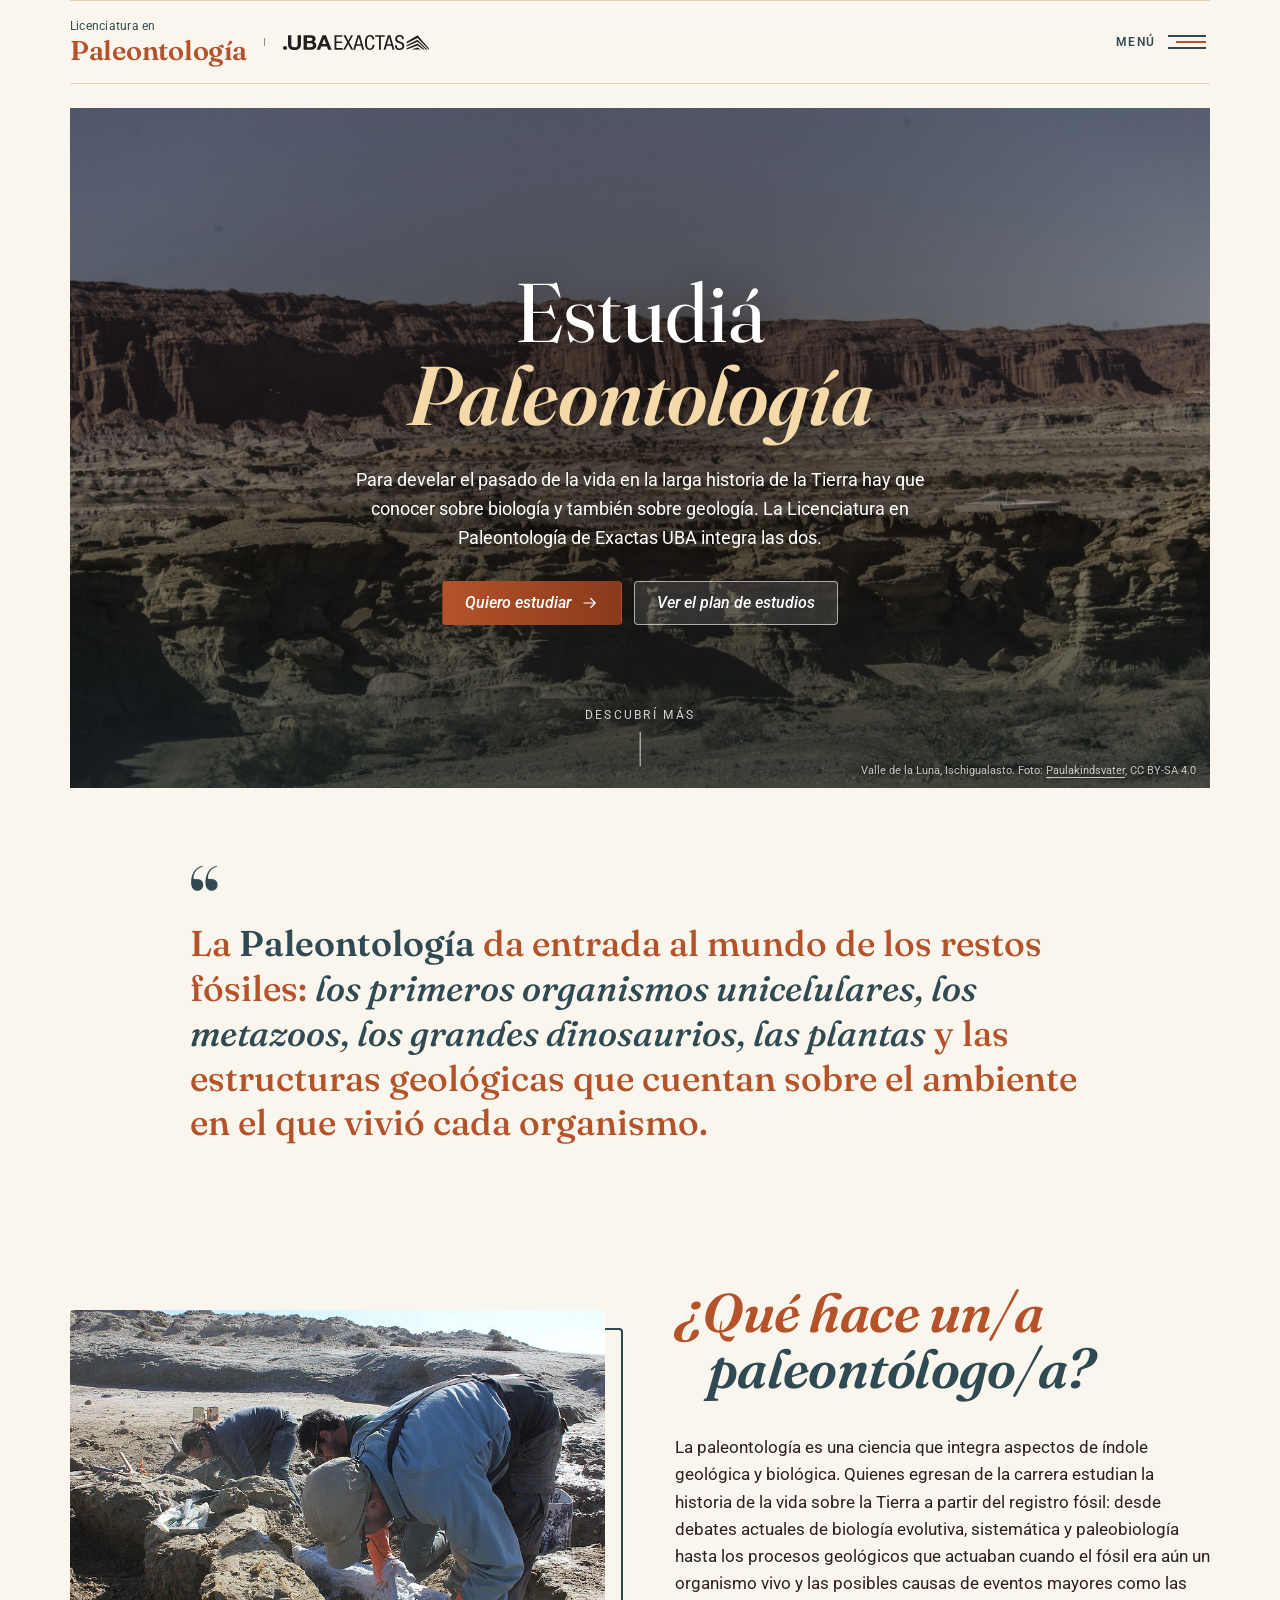
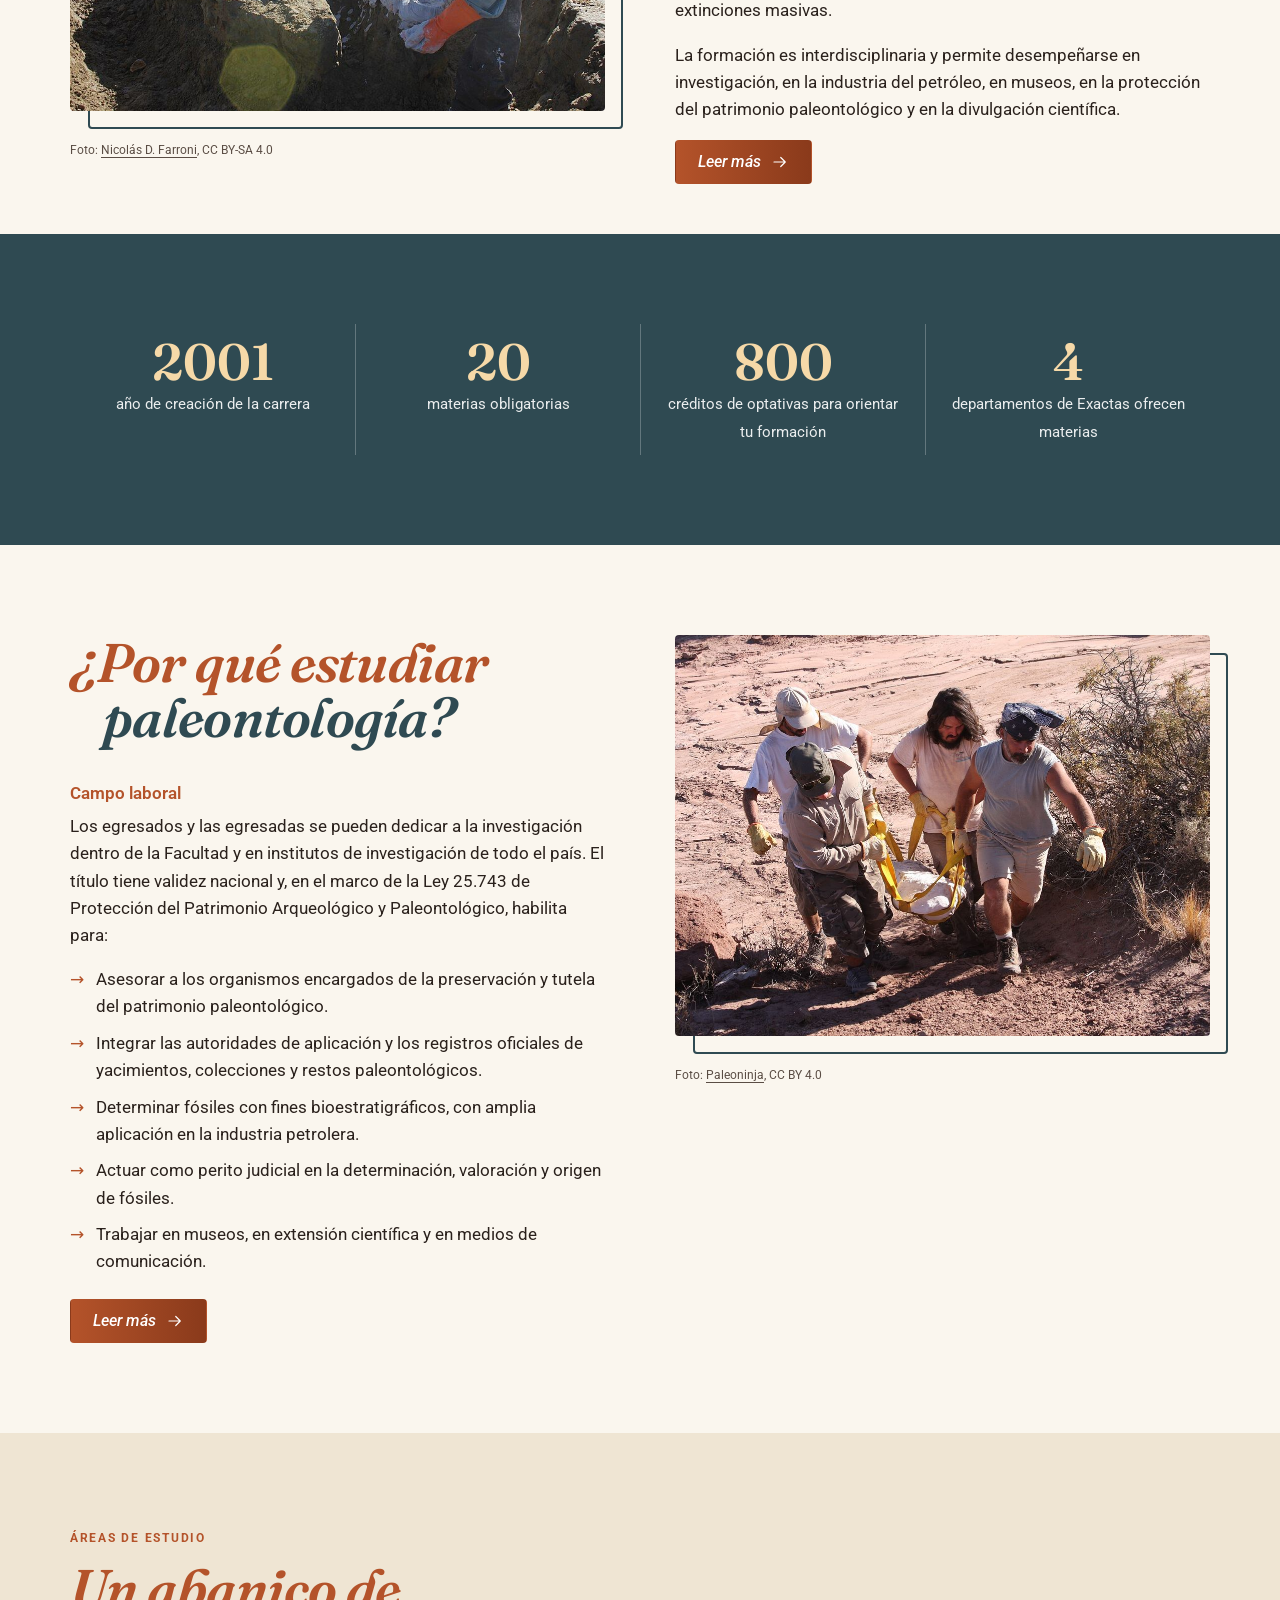
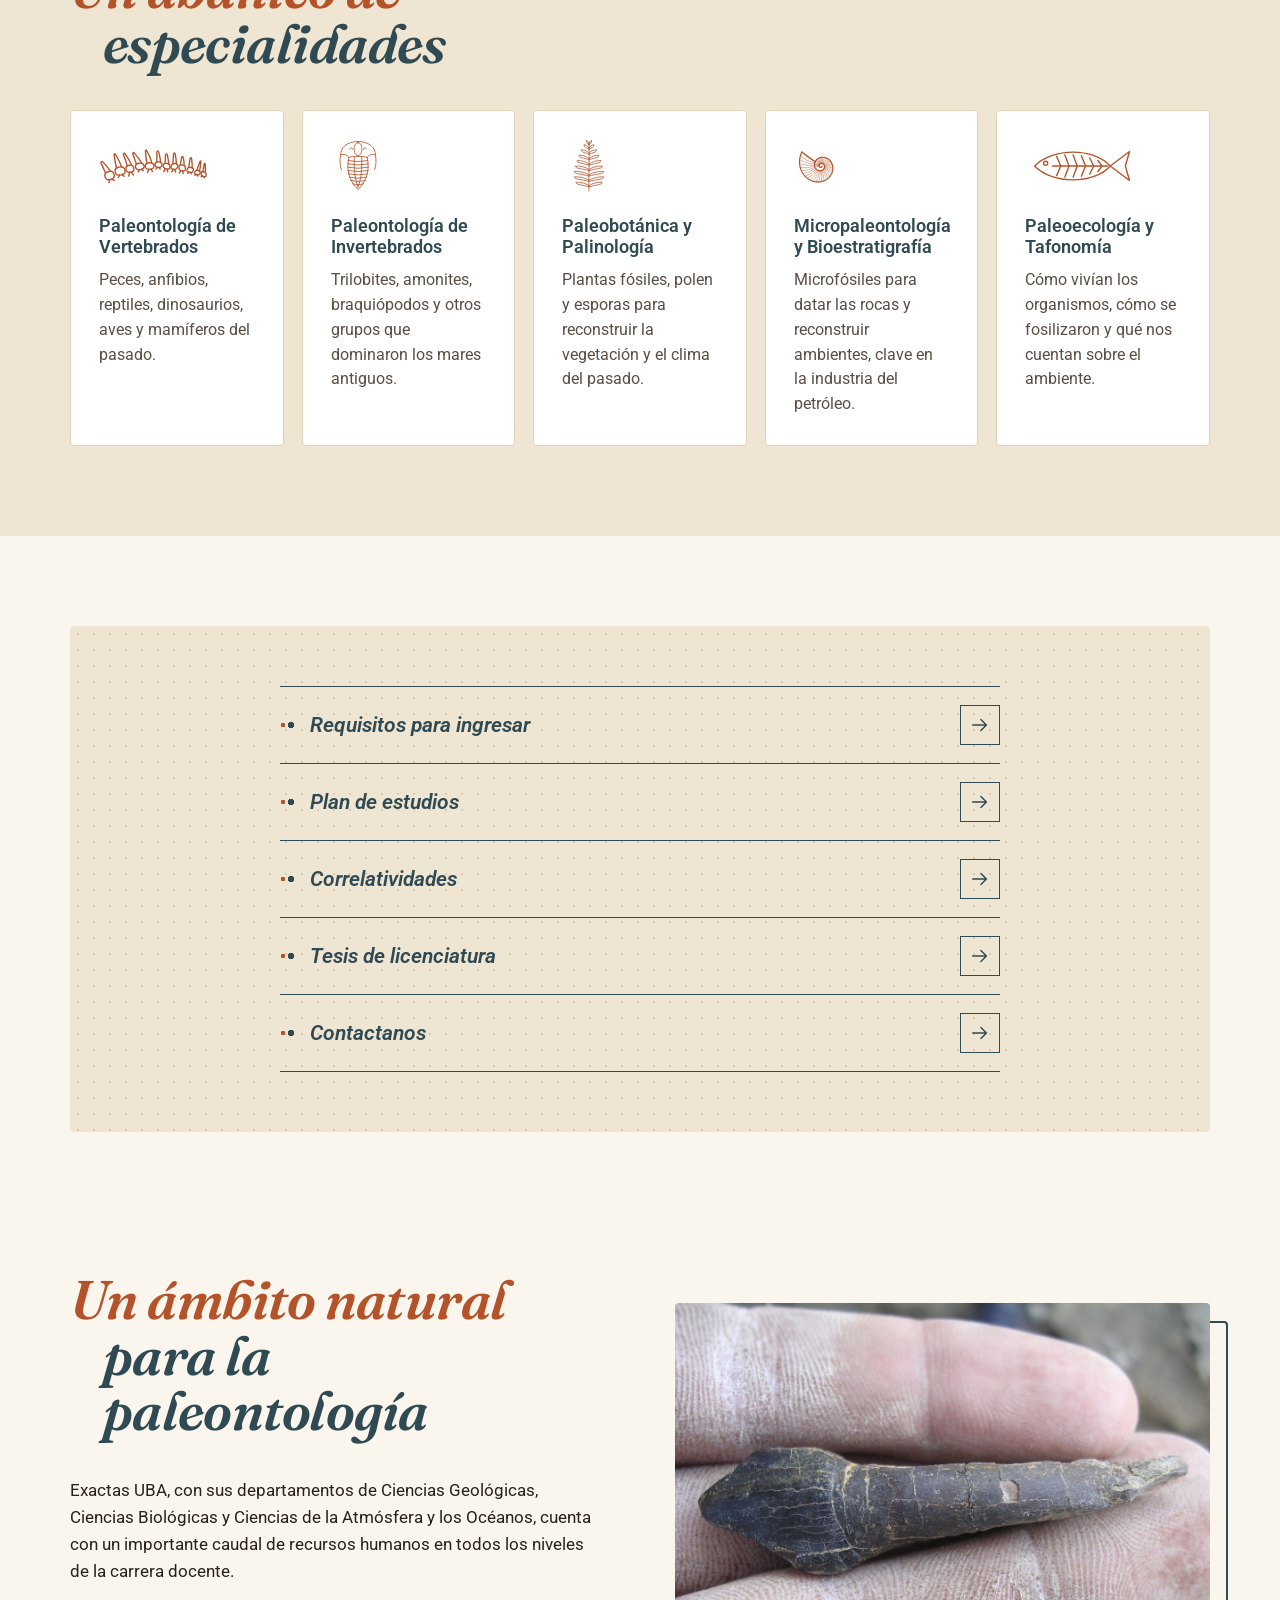
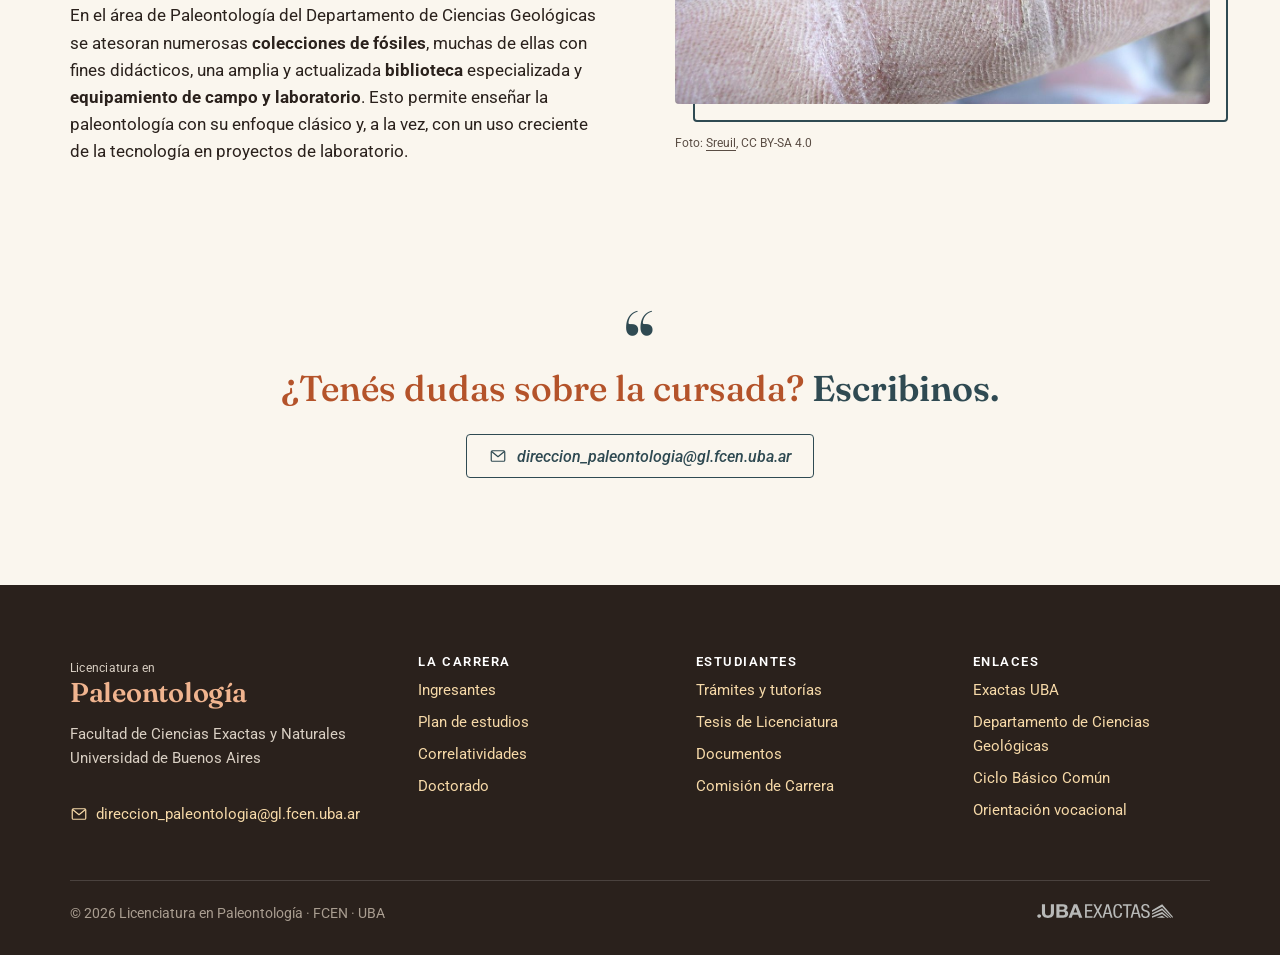
==== commit af4c83bc: "Reemplaza el dibujo del hueso por una columna vertebral Vértebras redondeadas e irregulares. Se usa " ====
--- a/index.html
+++ b/index.html
@@ -158,11 +158,11 @@
 		<span class="eyebrow">Áreas de estudio</span>
 		<h2 class="title-duo reveal"><span>Un abanico de</span><strong>especialidades</strong></h2>
 		<div class="cards cards--compact">
-			<div class="card reveal"><svg aria-hidden="true" class="card__icon"><use href="imgs/fosiles.svg#hueso"/></svg><h3>Paleontología de Vertebrados</h3><p>Peces, anfibios, reptiles, dinosaurios, aves y mamíferos del pasado.</p></div>
+			<div class="card reveal"><svg aria-hidden="true" class="card__icon card__icon--wide"><use href="imgs/fosiles.svg#columna"/></svg><h3>Paleontología de Vertebrados</h3><p>Peces, anfibios, reptiles, dinosaurios, aves y mamíferos del pasado.</p></div>
 			<div class="card reveal"><svg aria-hidden="true" class="card__icon"><use href="imgs/fosiles.svg#trilobite"/></svg><h3>Paleontología de Invertebrados</h3><p>Trilobites, amonites, braquiópodos y otros grupos que dominaron los mares antiguos.</p></div>
 			<div class="card reveal"><svg aria-hidden="true" class="card__icon"><use href="imgs/fosiles.svg#helecho"/></svg><h3>Paleobotánica y Palinología</h3><p>Plantas fósiles, polen y esporas para reconstruir la vegetación y el clima del pasado.</p></div>
 			<div class="card reveal"><svg aria-hidden="true" class="card__icon"><use href="imgs/fosiles.svg#amonite"/></svg><h3>Micropaleontología y Bioestratigrafía</h3><p>Microfósiles para datar las rocas y reconstruir ambientes, clave en la industria del petróleo.</p></div>
-			<div class="card reveal"><svg aria-hidden="true" class="card__icon"><use href="imgs/fosiles.svg#pez"/></svg><h3>Paleoecología y Tafonomía</h3><p>Cómo vivían los organismos, cómo se fosilizaron y qué nos cuentan sobre el ambiente.</p></div>
+			<div class="card reveal"><svg aria-hidden="true" class="card__icon card__icon--wide"><use href="imgs/fosiles.svg#pez"/></svg><h3>Paleoecología y Tafonomía</h3><p>Cómo vivían los organismos, cómo se fosilizaron y qué nos cuentan sobre el ambiente.</p></div>
 		</div>
 	</div>
 </section>
--- a/css/style.css
+++ b/css/style.css
@@ -342,6 +342,7 @@
 .card h3 { font-size: 1.15rem; color: var(--slate); }
 .card p { color: var(--ink-soft); font-size: .97rem; margin-bottom: 0; }
 .card__icon { width: 54px; height: 54px; color: var(--terracotta); margin-bottom: 14px; }
+.card__icon--wide { width: 110px; }
 .card__num {
 	font-family: var(--font-display); font-style: italic; font-size: 2.4rem; line-height: 1; color: var(--terracotta); display: block; margin-bottom: 8px;
 }
@@ -419,6 +420,13 @@
 .steps p { margin: 0; color: var(--ink-soft); }
 
 /* Personas (Comisión de Carrera) */
+.director { display: flex; align-items: center; gap: 22px; }
+.director__photo { width: 104px; height: 104px; border-radius: 50%; object-fit: cover; flex: none; box-shadow: 0 0 0 4px var(--sand); }
+.director h3 { font-size: 1.4rem; margin: 0 0 .3em; }
+.director .eyebrow { margin-bottom: .5em; }
+.director__credit { display: block; font-size: .72rem; color: var(--ink-soft); }
+.director__credit a { color: inherit; }
+@media (max-width: 480px) { .director__photo { width: 76px; height: 76px; } .director h3 { font-size: 1.15rem; } }
 .people { display: grid; grid-template-columns: repeat(auto-fill, minmax(220px, 1fr)); gap: 18px; list-style: none; padding: 0; margin: 0 0 1em; }
 .person { display: flex; gap: 14px; align-items: center; background: var(--white); border: 1px solid var(--sand-strong); border-radius: var(--radius); padding: 14px; }
 .person__avatar {
@@ -426,6 +434,7 @@
 	background: var(--sand); color: var(--terracotta-dark); font: italic 600 1.1rem/1 var(--font-display);
 }
 .person--titular .person__avatar { background: var(--terracotta); color: var(--white); }
+.person__avatar--photo { object-fit: cover; padding: 0; background: var(--sand); box-shadow: 0 0 0 2px var(--terracotta); }
 .person b { display: block; font-weight: 600; line-height: 1.25; }
 .person small { color: var(--ink-soft); font-size: .82rem; }
 .person--lead { border-color: var(--terracotta); }
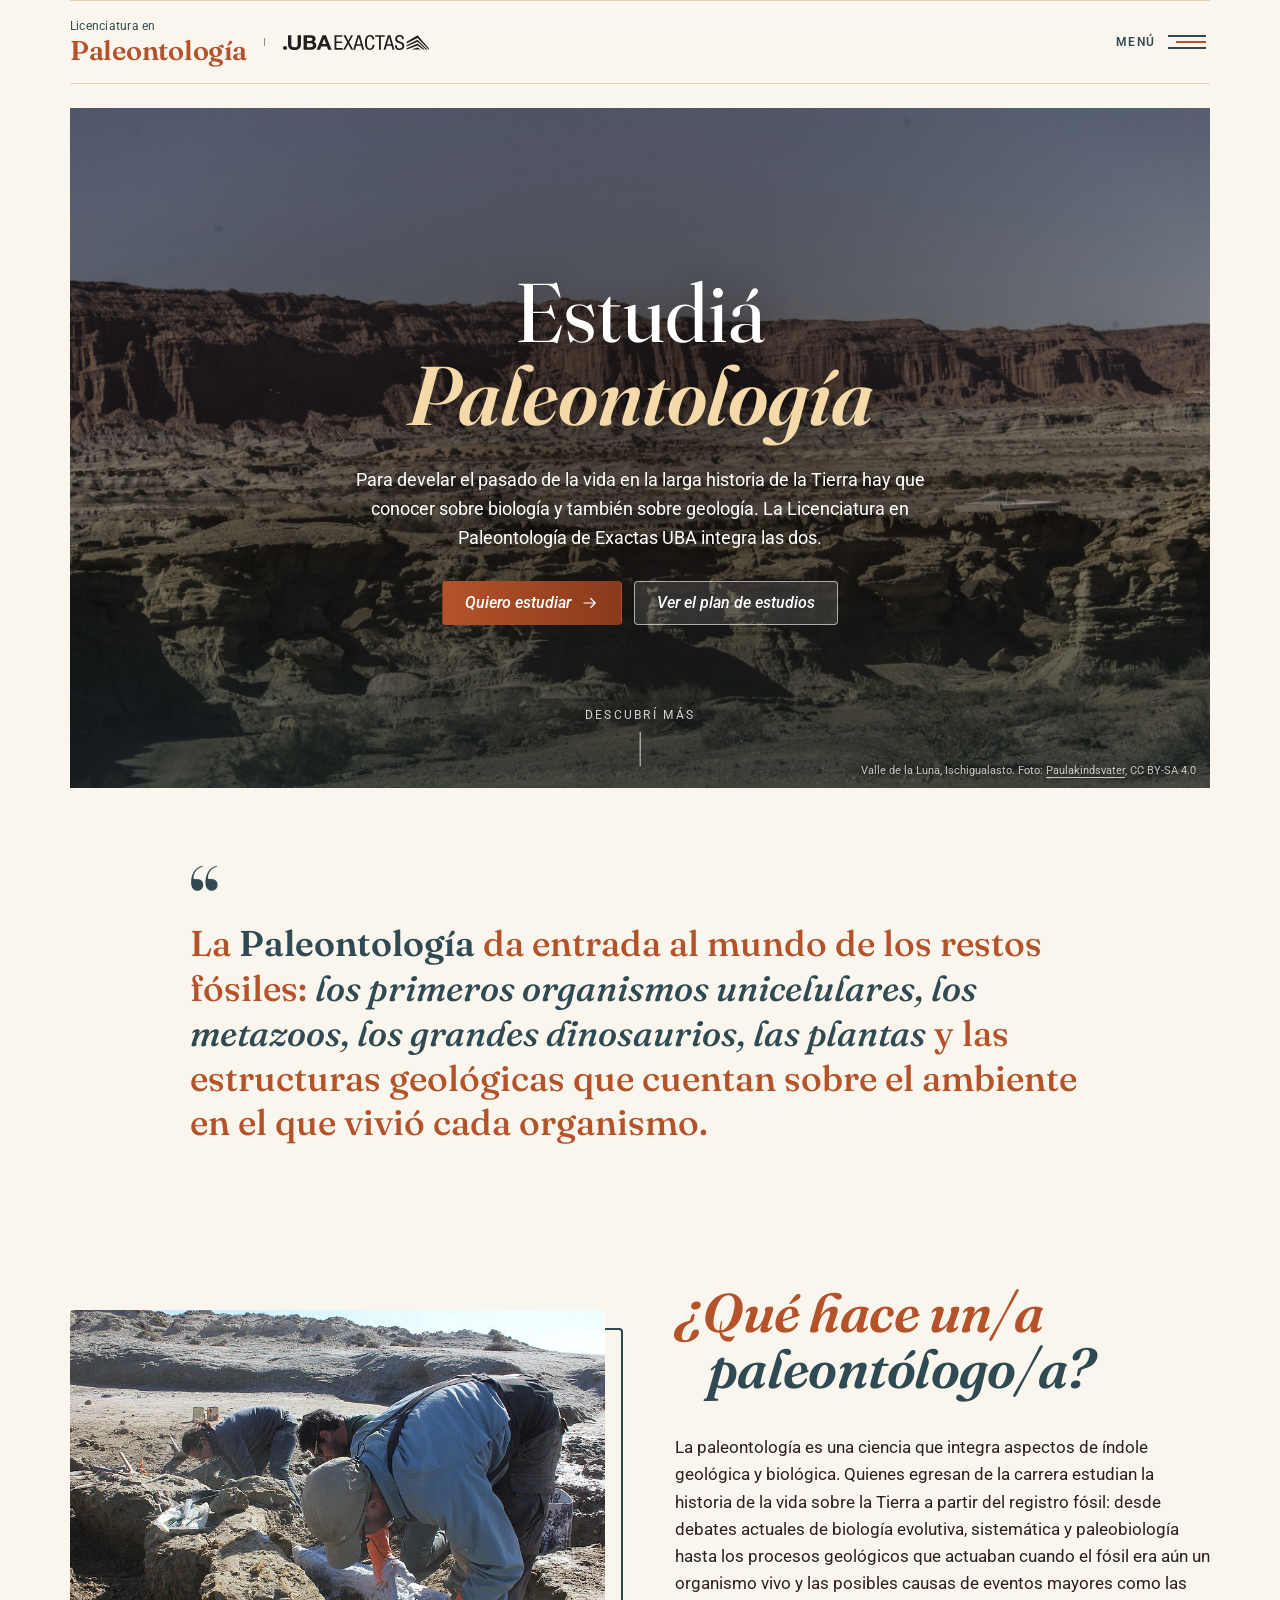
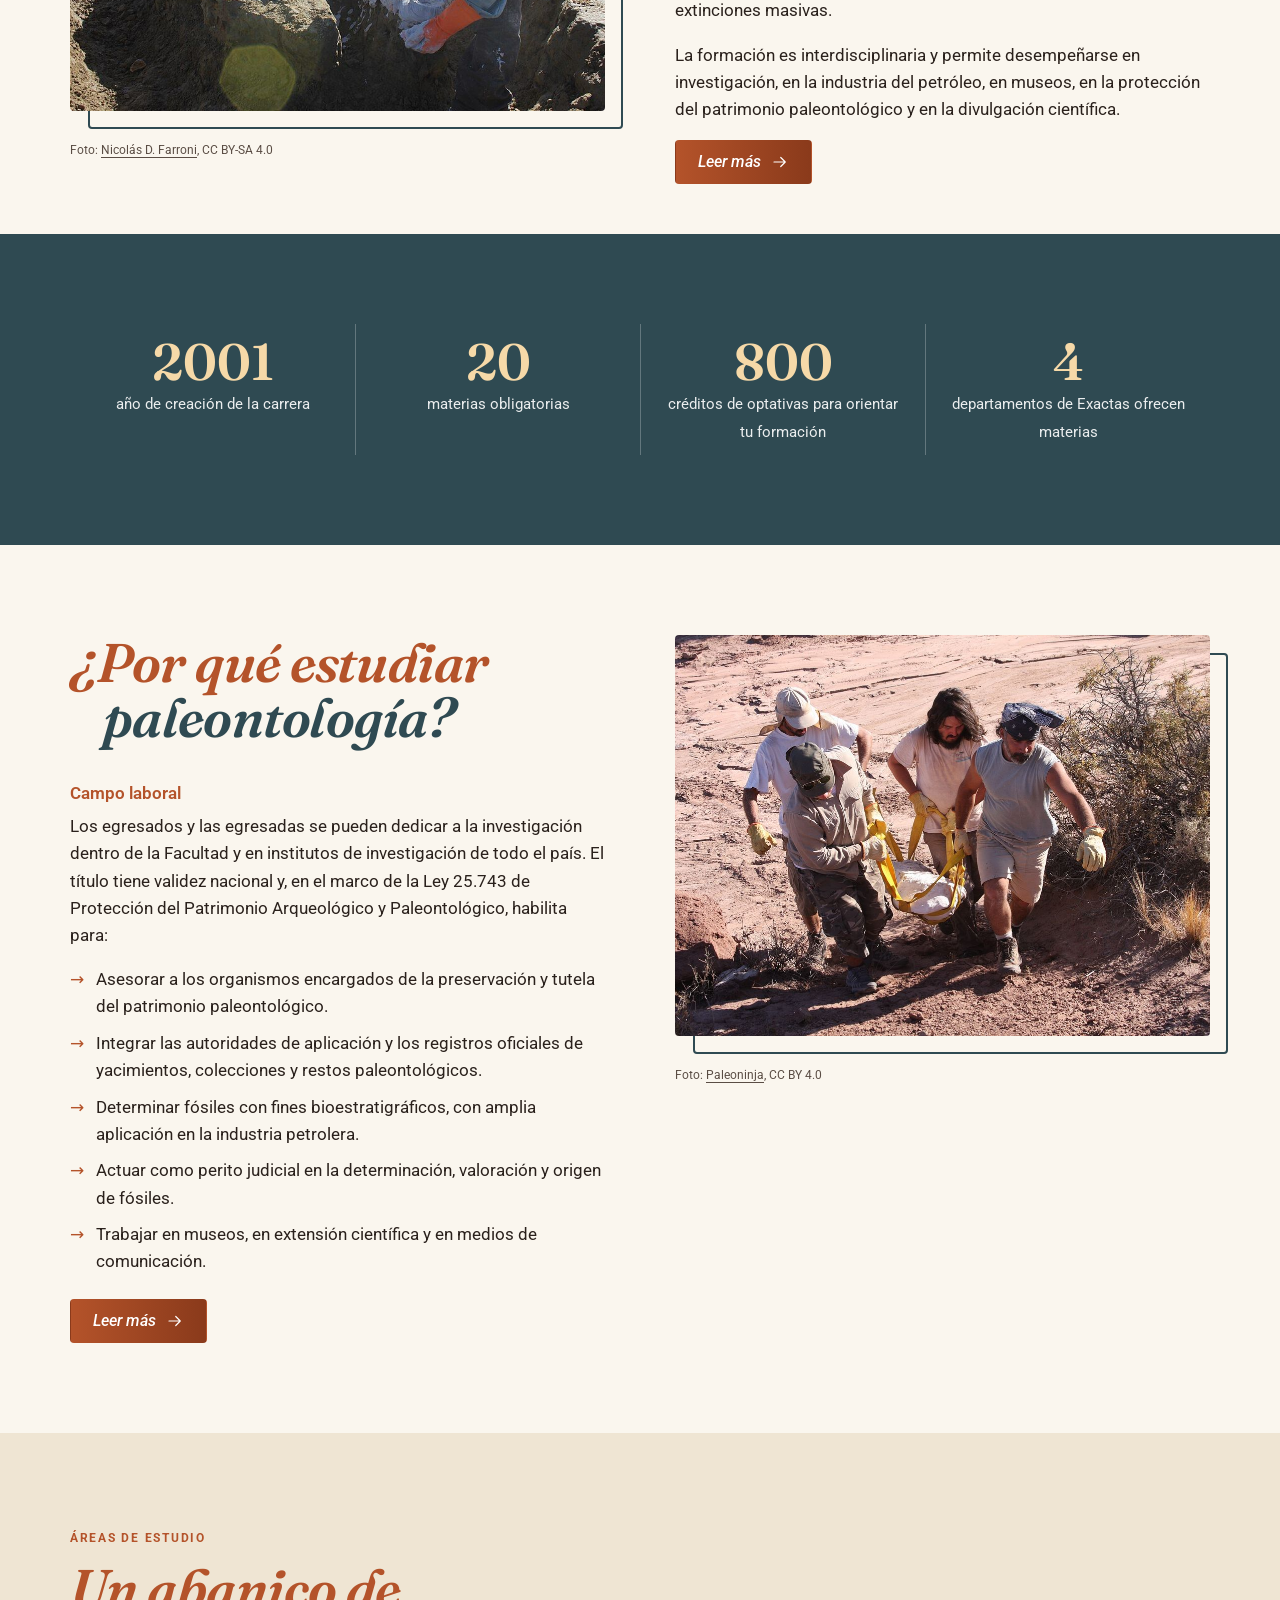
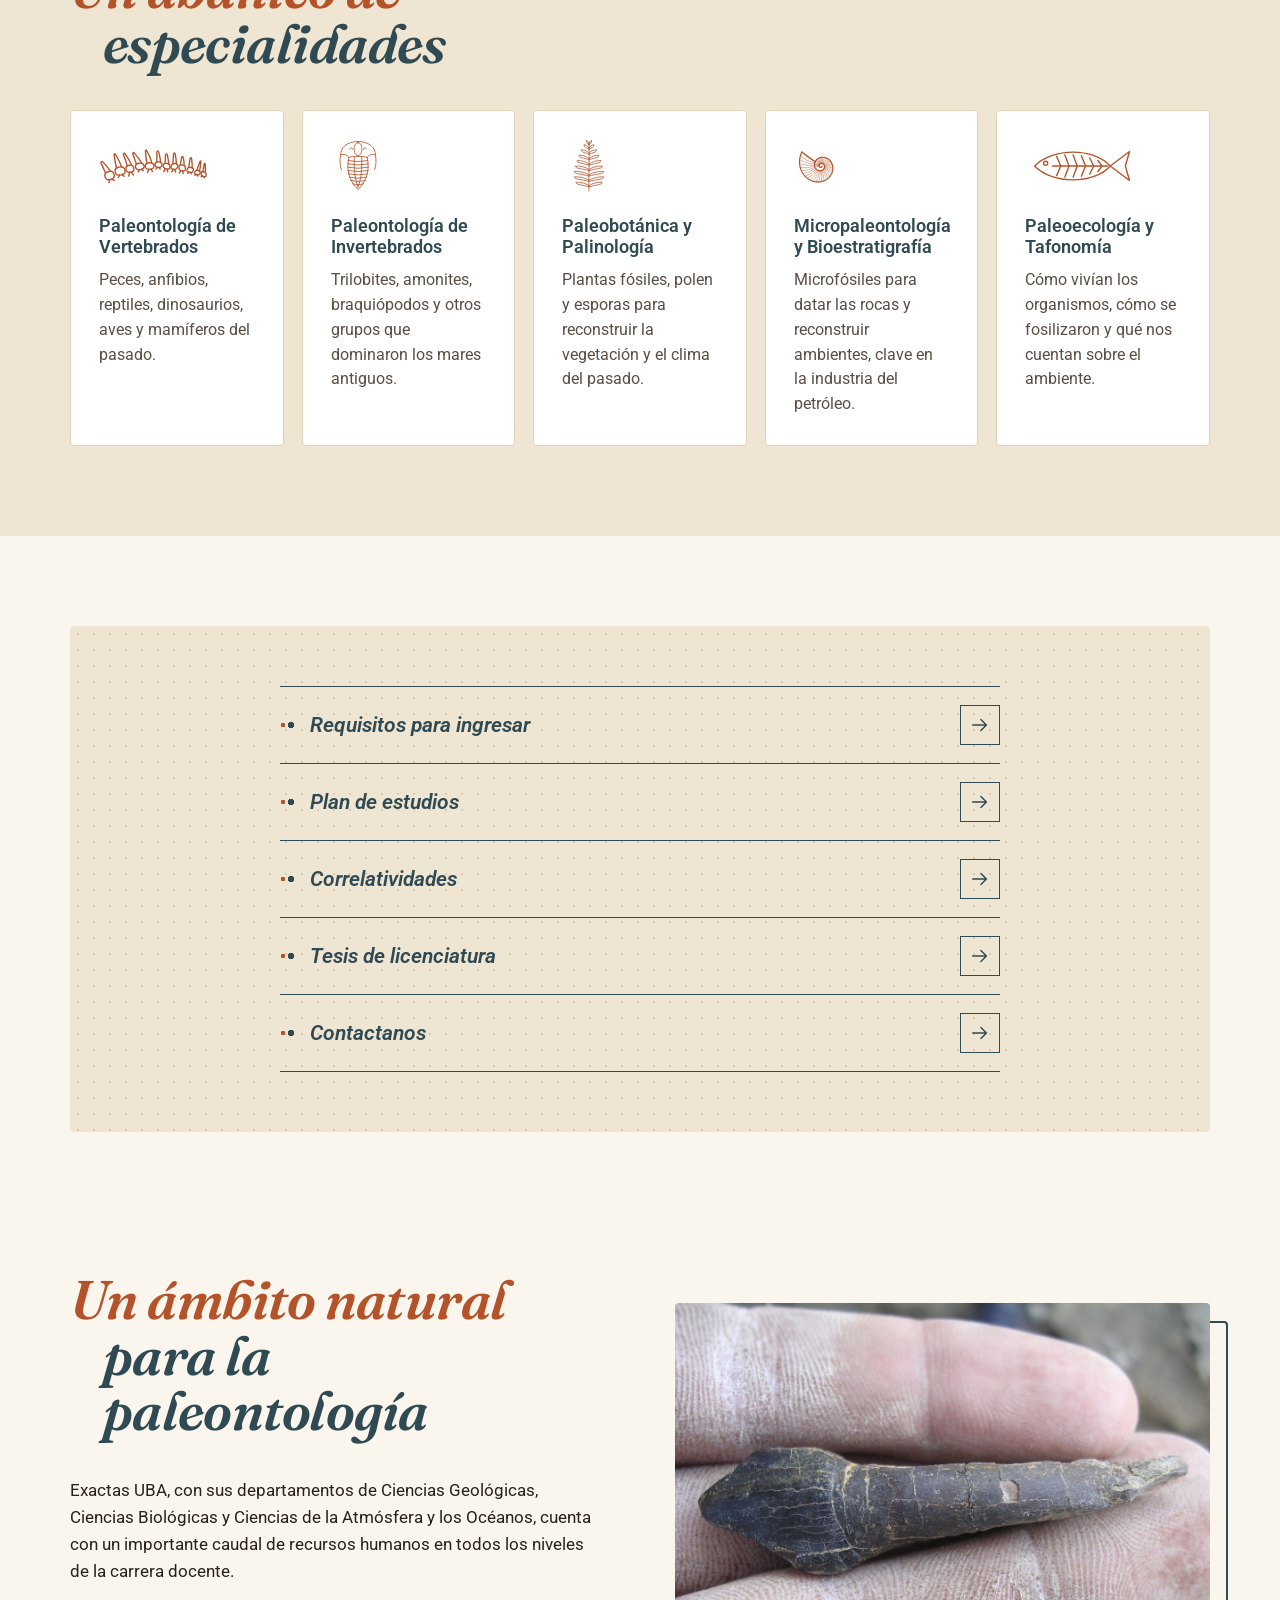
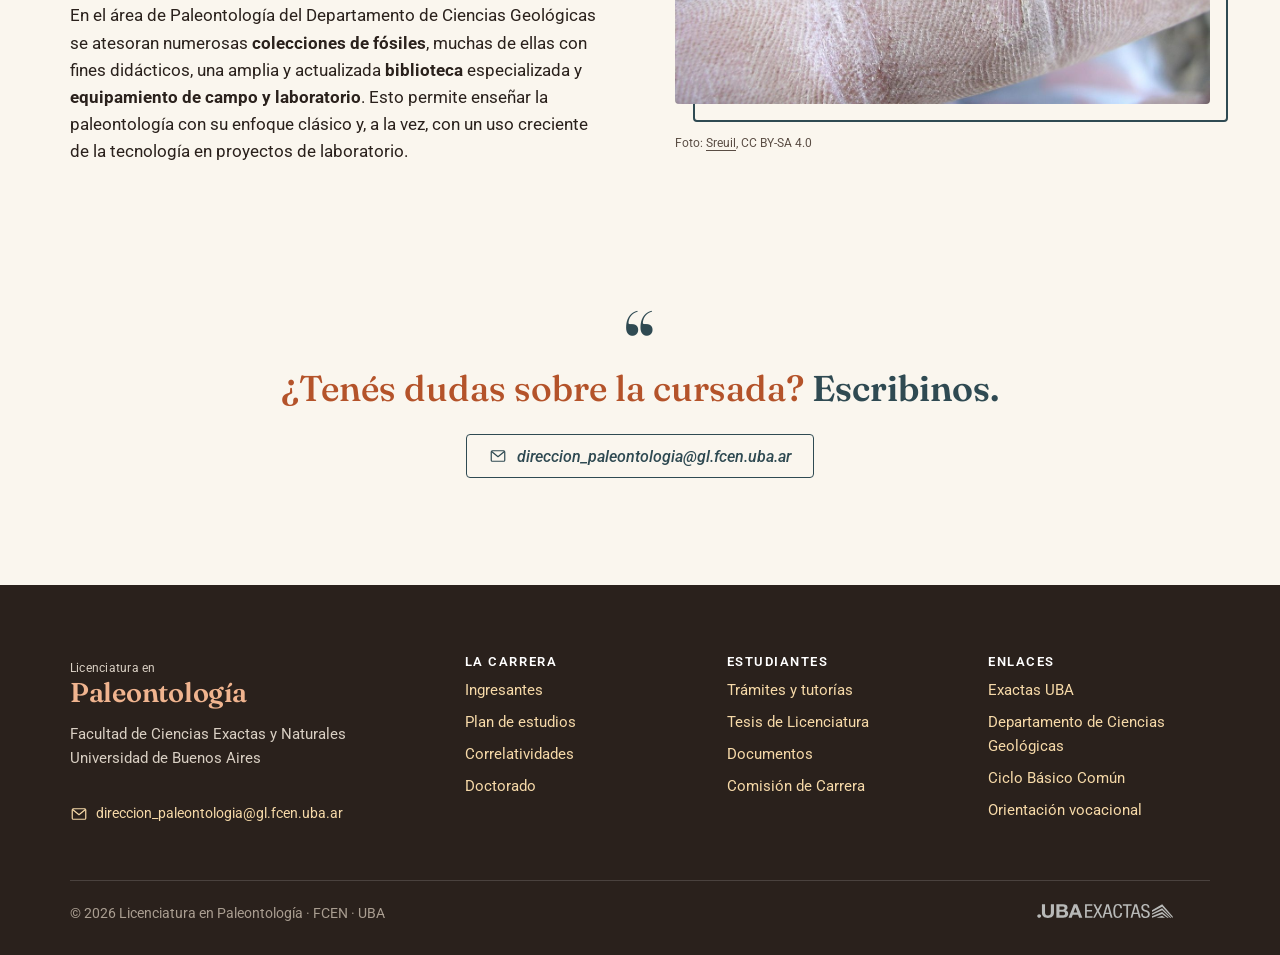
==== commit 857feb47: "Mails: no se cortan en el medio del dominio - Si una dirección no entra en una línea, se corta solo " ====
--- a/index.html
+++ b/index.html
@@ -197,7 +197,7 @@
 <section class="section">
 	<div class="container">
 		<p class="quote reveal" style="text-align:center">¿Tenés dudas sobre la cursada? <b>Escribinos.</b></p>
-		<p style="text-align:center;margin-top:24px" class="reveal"><a class="btn btn--outline" href="mailto:direccion_paleontologia@gl.fcen.uba.ar"><svg aria-hidden="true"><use href="imgs/fosiles.svg#mail"/></svg>direccion_paleontologia@gl.fcen.uba.ar</a></p>
+		<p style="text-align:center;margin-top:24px" class="reveal"><a class="btn btn--outline" href="mailto:direccion_paleontologia@gl.fcen.uba.ar"><svg aria-hidden="true"><use href="imgs/fosiles.svg#mail"/></svg>direccion_paleontologia@<wbr>gl.fcen.uba.ar</a></p>
 	</div>
 </section>
 
@@ -208,7 +208,7 @@
 			<div>
 				<a href="index.html" class="wordmark" aria-label="Licenciatura en Paleontología, inicio"><small>Licenciatura en</small><b>Paleontología</b></a>
 				<p style="margin-top:16px">Facultad de Ciencias Exactas y Naturales<br>Universidad de Buenos Aires</p>
-				<a class="footer-contact" href="mailto:direccion_paleontologia@gl.fcen.uba.ar"><svg aria-hidden="true"><use href="imgs/fosiles.svg#mail"/></svg>direccion_paleontologia@gl.fcen.uba.ar</a>
+				<a class="footer-contact" href="mailto:direccion_paleontologia@gl.fcen.uba.ar"><svg aria-hidden="true"><use href="imgs/fosiles.svg#mail"/></svg>direccion_paleontologia@<wbr>gl.fcen.uba.ar</a>
 			</div>
 			<div>
 				<h4>La carrera</h4>
--- a/css/style.css
+++ b/css/style.css
@@ -213,6 +213,7 @@
 	transition: background .2s, color .2s, transform .2s;
 }
 .btn svg { width: 18px; height: 18px; flex: none; }
+@media (max-width: 480px) { .btn { font-size: .9rem; padding: 12px 16px; } }
 .btn--primary { background: linear-gradient(90deg, var(--terracotta), var(--terracotta-dark)); color: var(--white); }
 .btn--primary:hover { color: var(--white); transform: translateY(-1px); }
 .btn--light { background: rgba(255, 255, 255, .12); border-color: rgba(255, 255, 255, .6); color: var(--white); }
@@ -260,6 +261,32 @@
 	.hero__scroll { display: none; }
 	.hero .hero__credit { left: 12px; right: 12px; text-align: center; font-size: .62rem; }
 }
+
+/* Retrato chico centrado sobre un panel (fotos de baja resolución) */
+.figure-portrait {
+	margin: 0; aspect-ratio: 4 / 3; border-radius: var(--radius); display: flex; flex-direction: column; align-items: center; justify-content: center; gap: 14px;
+	background: repeating-linear-gradient(176deg, transparent 0 34px, rgba(0,0,0,.035) 34px 36px), linear-gradient(160deg, #f6ecd9, var(--sand-strong));
+}
+.figure-portrait img { width: 170px; height: auto; border-radius: 4px; box-shadow: 0 10px 24px -12px rgba(42,33,28,.6); border: 5px solid var(--white); }
+.figure-portrait figcaption { text-align: center; }
+.figure-portrait b { display: block; font-family: var(--font-display); font-size: 1.2rem; color: var(--slate); }
+.figure-portrait small { font-size: .72rem; color: var(--ink-soft); }
+.figure-portrait a { color: inherit; }
+.figure-portrait--illus { gap: 10px; }
+.figure-portrait--illus img { width: auto; height: 74%; border: 0; border-radius: 6px; }
+
+/* Collage de fotos (2 × 2) */
+.collage { margin: 0; }
+.collage__grid { display: grid; grid-template-columns: 1fr 1fr; gap: 8px; }
+.collage__tile { position: relative; overflow: hidden; border-radius: var(--radius); background: var(--sand); }
+.collage__tile img { display: block; width: 100%; height: auto; aspect-ratio: 4 / 3; object-fit: cover; transition: transform .5s; }
+.collage__tile:hover img { transform: scale(1.05); }
+.collage__tile span {
+	position: absolute; left: 8px; bottom: 8px; padding: 3px 9px; border-radius: 3px;
+	background: rgba(42, 33, 28, .72); color: var(--white); font-size: .78rem; font-weight: 600; letter-spacing: .02em;
+}
+.collage figcaption { font-size: .72rem; color: var(--ink-soft); margin-top: 8px; line-height: 1.5; }
+.collage figcaption a { color: inherit; }
 
 /* Foto ancha debajo del título de una página */
 .photo-banner { padding: 0 0 40px; }
@@ -540,20 +567,21 @@
 .site-footer { background: var(--ink); color: #d9cfc3; padding: 70px 0 30px; margin-top: 0; font-size: .95rem; }
 .site-footer a { color: #f6d9a8; text-decoration: none; }
 .site-footer a:hover { text-decoration: underline; color: var(--white); }
-.footer-grid { display: grid; grid-template-columns: 1.3fr 1fr 1fr 1fr; gap: 40px; }
+.footer-grid { display: grid; grid-template-columns: 1.6fr 1fr 1fr 1fr; gap: 40px; }
 .site-footer h4 { color: var(--white); font-size: .8rem; letter-spacing: .12em; text-transform: uppercase; font-weight: 600; }
 .site-footer ul { list-style: none; margin: 0; padding: 0; }
 .site-footer li { margin-bottom: .5em; }
 .site-footer .wordmark { color: #d9cfc3; }
 .site-footer .wordmark b { color: #f0b48f; }
-.footer-contact { display: inline-flex; align-items: center; gap: 8px; margin-top: 16px; word-break: break-all; }
+.footer-contact { display: inline-flex; align-items: center; gap: 8px; margin-top: 16px; font-size: .9rem; }
 .footer-contact svg { width: 18px; height: 18px; flex: none; }
 .footer-bottom {
 	margin-top: 50px; padding-top: 22px; border-top: 1px solid rgba(255, 255, 255, .15);
 	display: flex; justify-content: space-between; align-items: center; gap: 20px; flex-wrap: wrap; font-size: .85rem; color: #a99d90;
 }
 .footer-bottom img { height: 14px; filter: invert(1); opacity: .8; }
-@media (max-width: 900px) { .footer-grid { grid-template-columns: 1fr 1fr; } }
+@media (max-width: 1100px) { .footer-grid { grid-template-columns: 1fr 1fr 1fr; } .footer-grid > :first-child { grid-column: 1 / -1; } }
+@media (max-width: 760px) { .footer-grid { grid-template-columns: 1fr 1fr; } }
 @media (max-width: 560px) { .footer-grid { grid-template-columns: 1fr; } }
 
 /* ---------- Animación de aparición ---------- */
